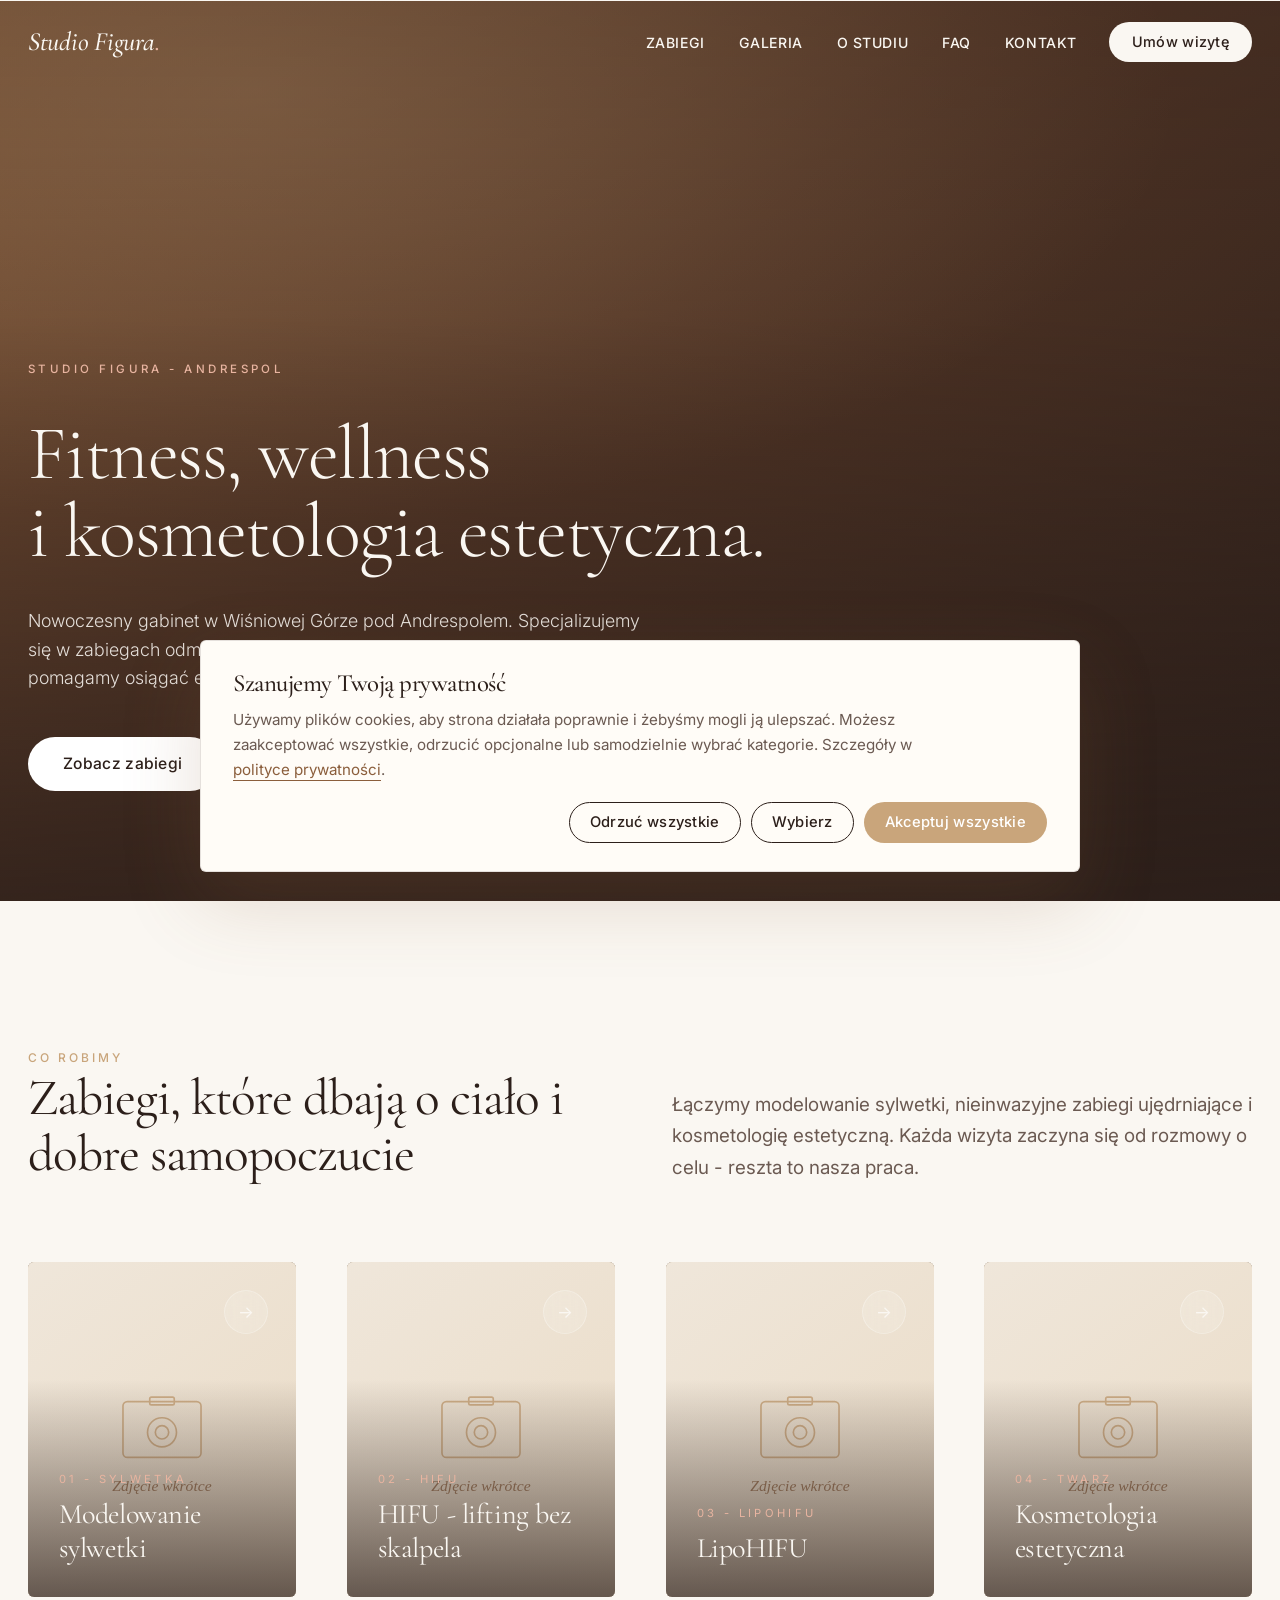
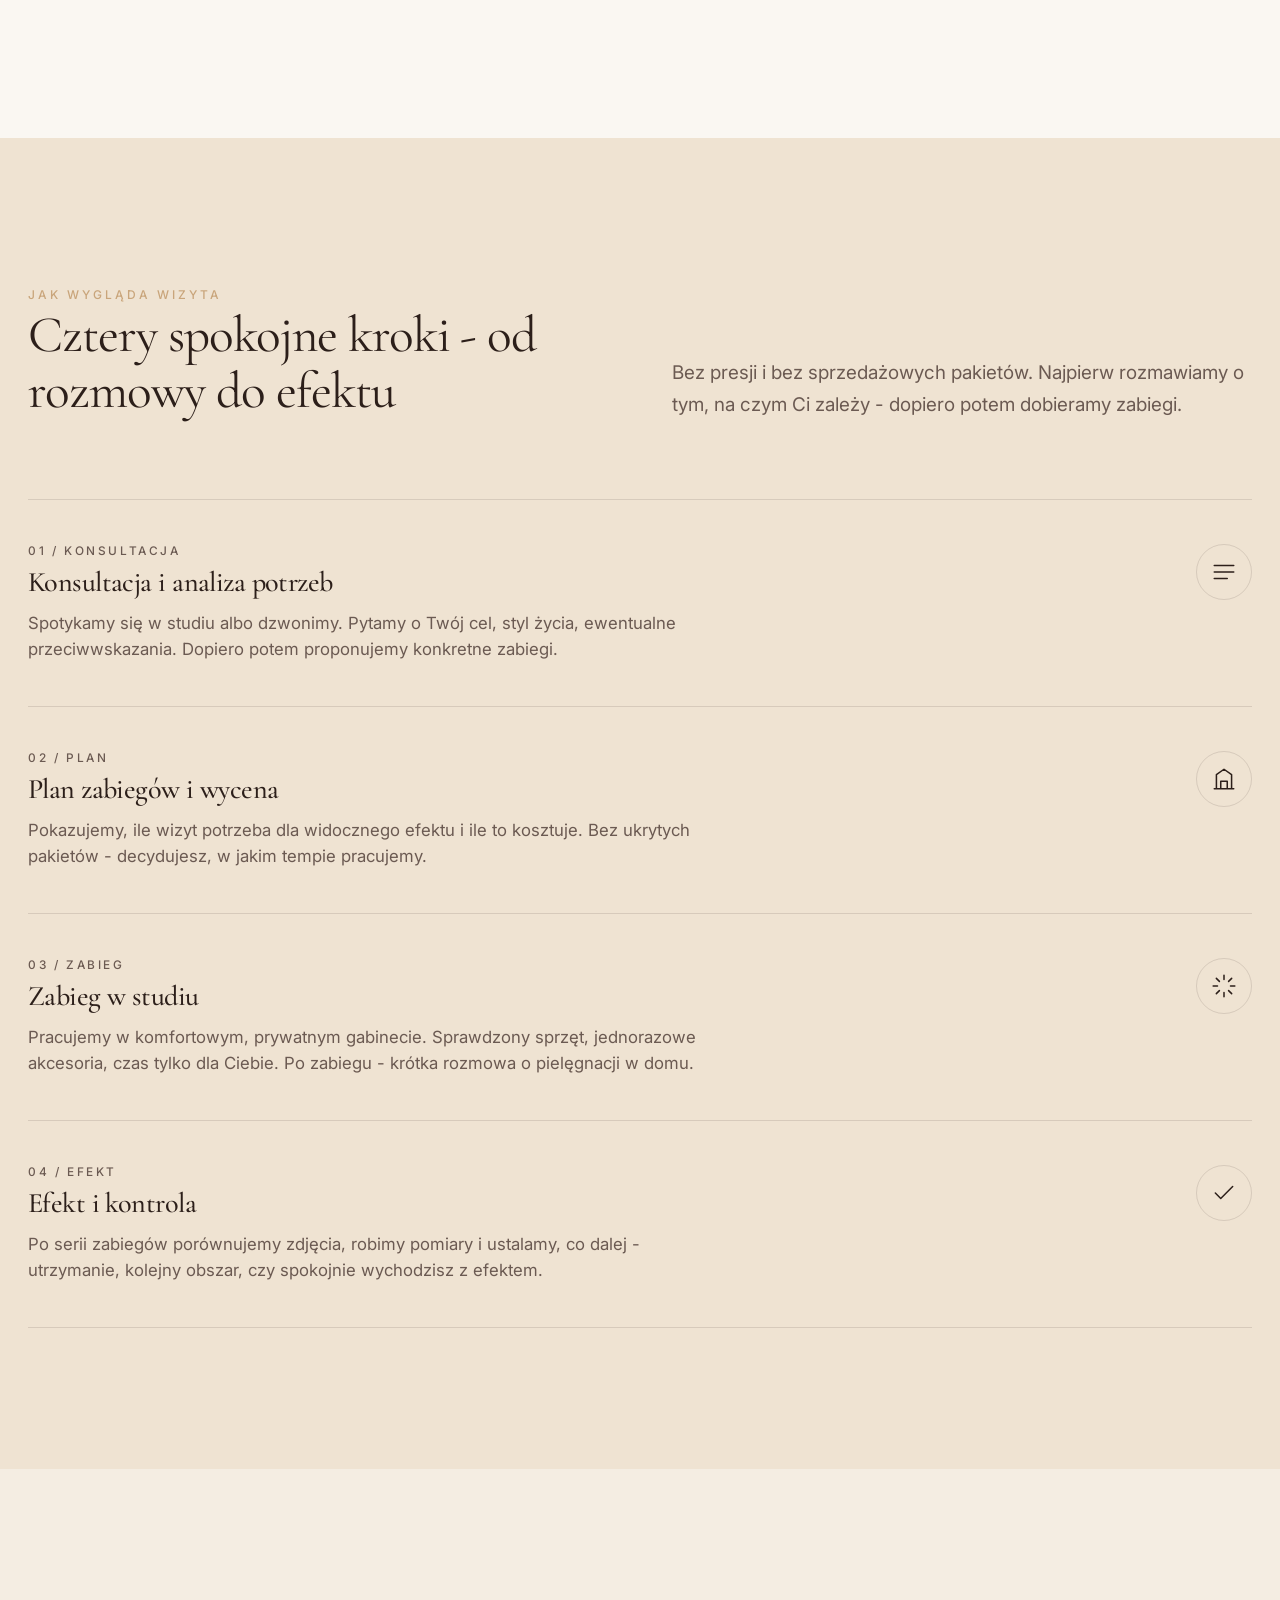
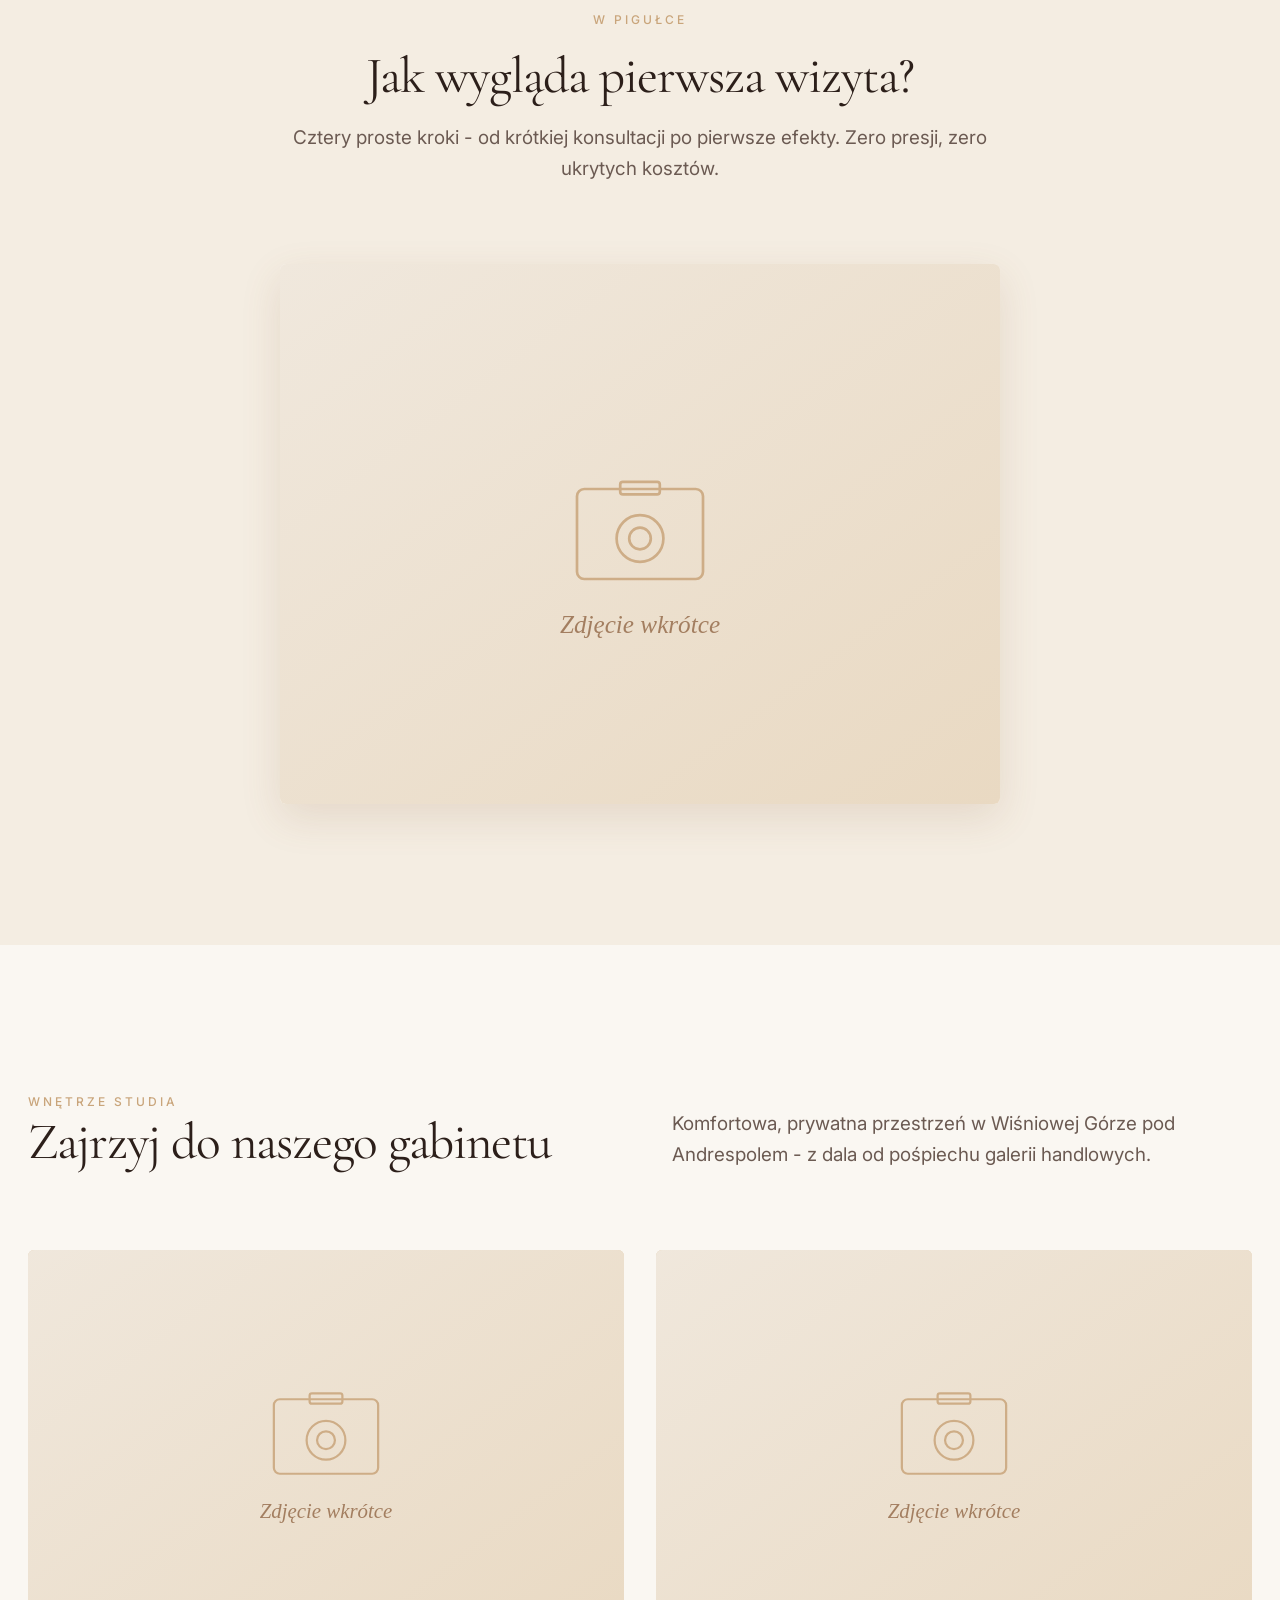
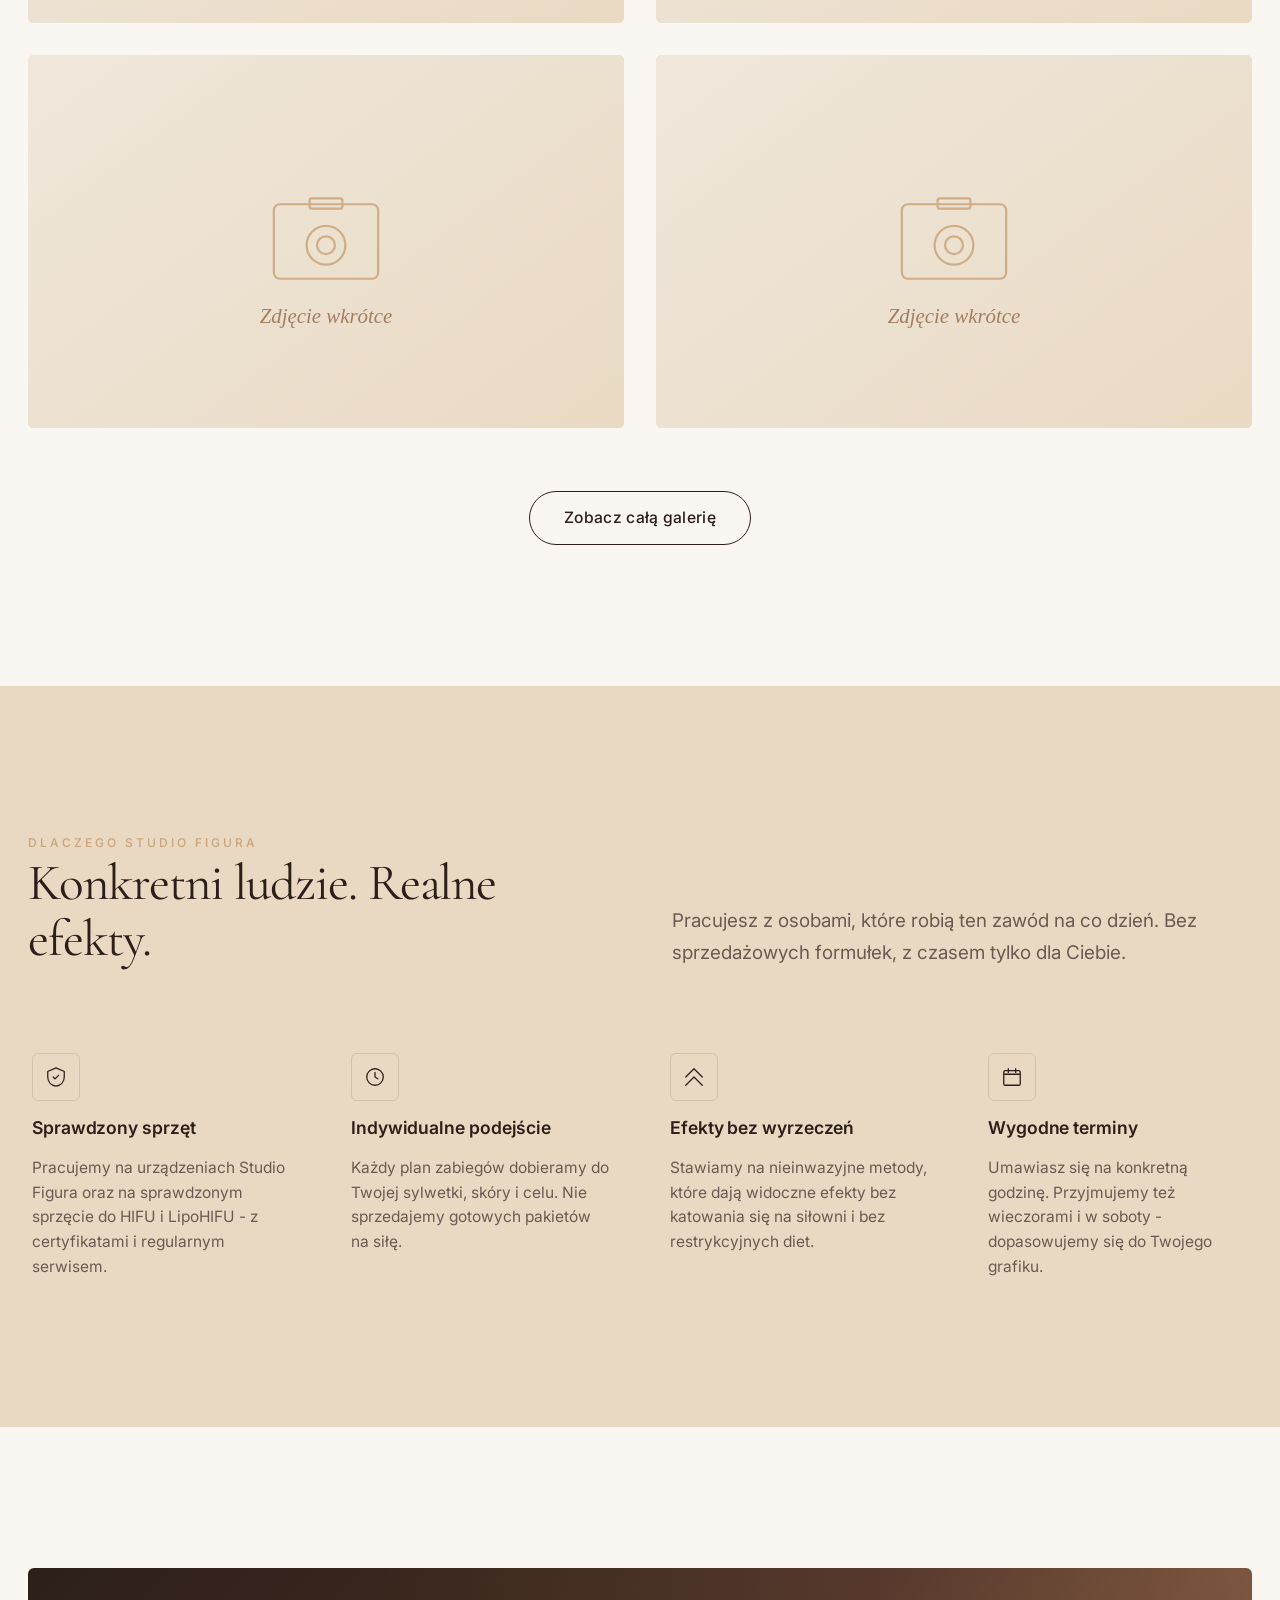
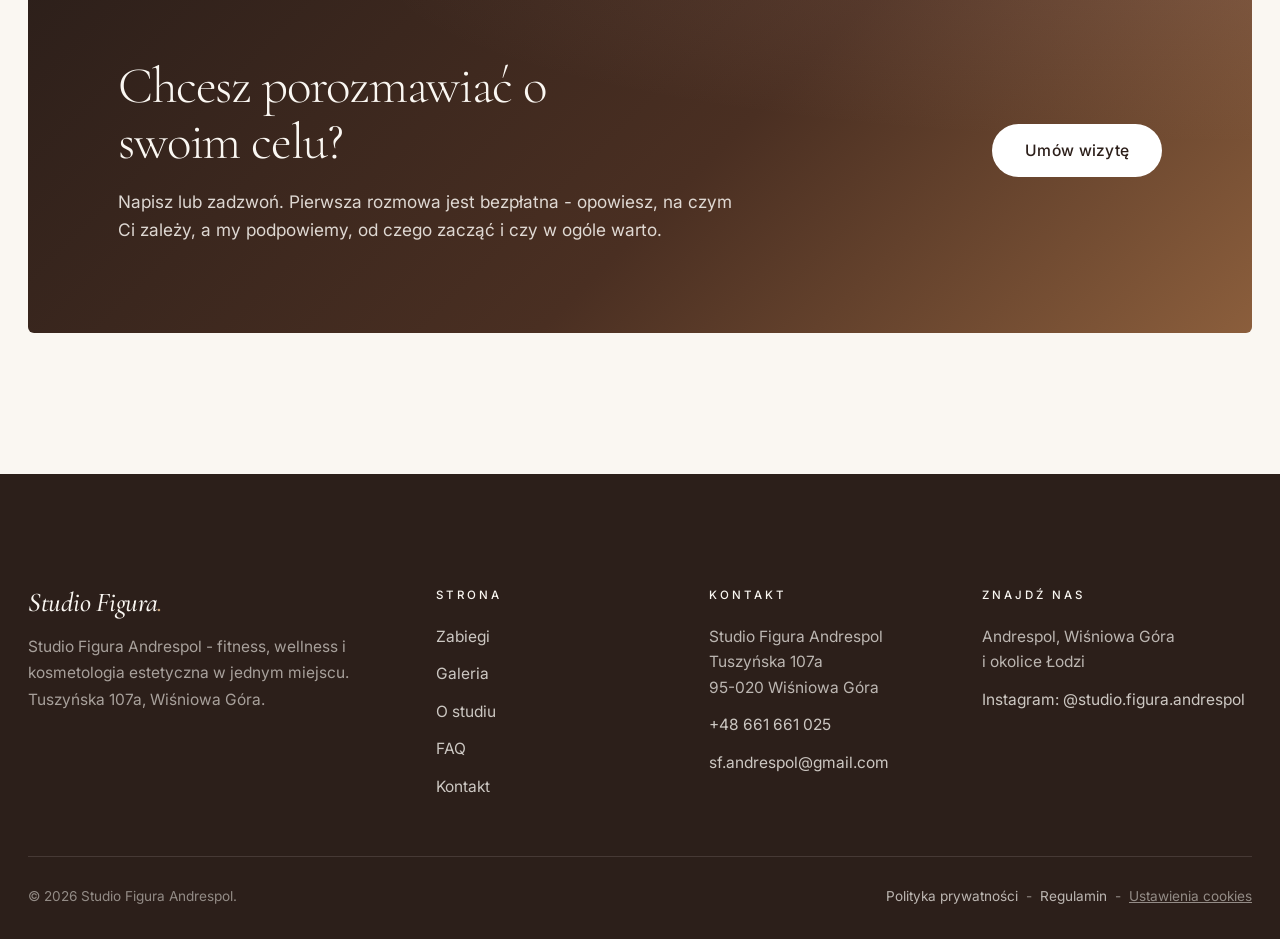
==== index.html @ 8d16cb5a "replace photos with placeholders, hero color backdrop Agent-Logs-Url: https://github.com/kontaktio-d" ====
<!DOCTYPE html>
<html lang="pl">
<head>
  <meta charset="UTF-8" />
  <script>document.documentElement.classList.add("js")</script>
  <meta name="viewport" content="width=device-width, initial-scale=1.0" />
  <title>Studio Figura Andrespol | Modelowanie sylwetki, HIFU, kosmetologia estetyczna</title>
  <meta name="description" content="Studio Figura Andrespol - nowoczesny gabinet łączący fitness, wellness i kosmetologię estetyczną. Zabiegi odmładzające, ujędrniające i wyszczuplające - HIFU, LipoHIFU, modelowanie sylwetki." />
  <meta name="theme-color" content="#C9A57B" />
  <meta property="og:type" content="website" />
  <meta property="og:locale" content="pl_PL" />
  <meta property="og:site_name" content="Studio Figura Andrespol" />
  <meta property="og:title" content="Studio Figura Andrespol | Modelowanie sylwetki, HIFU, kosmetologia" />
  <meta property="og:description" content="Nowoczesny gabinet łączący fitness, wellness i kosmetologię estetyczną - efekty bez wysiłku i wyrzeczeń." />
  <meta property="og:image" content="https://studiofigura-andrespol.pl/zdjecia/hero.jpg" />
  <meta property="og:image:width" content="1600" />
  <meta property="og:image:height" content="1067" />
  <meta property="og:image:alt" content="Wnętrze Studio Figura Andrespol - strefa zabiegowa" />
  <meta name="twitter:card" content="summary_large_image" />
  <link rel="icon" href="assets/favicon.svg" type="image/svg+xml" />
  <link rel="preconnect" href="https://fonts.googleapis.com" />
  <link rel="preconnect" href="https://fonts.gstatic.com" crossorigin />
  <link href="https://fonts.googleapis.com/css2?family=Cormorant+Garamond:ital,wght@0,300;0,400;0,500;0,600;1,400;1,500&display=swap" rel="stylesheet" />
  <link href="https://fonts.googleapis.com/css2?family=Inter:wght@300;400;500;600&display=swap" rel="stylesheet" />
  <link rel="stylesheet" href="style.css" />
  <script type="application/ld+json">
  {
    "@context": "https://schema.org",
    "@type": "HealthAndBeautyBusiness",
    "@id": "https://studiofigura-andrespol.pl/#business",
    "name": "Studio Figura Andrespol",
    "description": "Nowoczesny gabinet łączący fitness, wellness i kosmetologię estetyczną. Zabiegi odmładzające, ujędrniające i wyszczuplające - HIFU, LipoHIFU, modelowanie sylwetki.",
    "image": "https://studiofigura-andrespol.pl/zdjecia/hero.jpg",
    "url": "https://studiofigura-andrespol.pl/",
    "telephone": "+48661661025",
    "email": "sf.andrespol@gmail.com",
    "priceRange": "$$",
    "address": {
      "@type": "PostalAddress",
      "streetAddress": "Tuszyńska 107a",
      "addressLocality": "Wiśniowa Góra",
      "postalCode": "95-020",
      "addressRegion": "łódzkie",
      "addressCountry": "PL"
    },
    "areaServed": ["Andrespol", "Wiśniowa Góra", "Łódź", "województwo łódzkie"],
    "sameAs": ["https://www.instagram.com/studio.figura.andrespol/"]
  }
  </script>
  <meta name="robots" content="index, follow, max-image-preview:large, max-snippet:-1, max-video-preview:-1" />
  <meta name="author" content="Studio Figura Andrespol" />
  <link rel="canonical" href="https://studiofigura-andrespol.pl/" />
  <meta property="og:url" content="https://studiofigura-andrespol.pl/" />
  <meta name="twitter:title" content="Studio Figura Andrespol | Modelowanie sylwetki, HIFU, kosmetologia estetyczna" />
  <meta name="twitter:description" content="Nowoczesny gabinet łączący fitness, wellness i kosmetologię estetyczną - efekty bez wysiłku i wyrzeczeń." />
  <meta name="twitter:image" content="https://studiofigura-andrespol.pl/zdjecia/hero.jpg" />
  <link rel="alternate" hreflang="pl-PL" href="https://studiofigura-andrespol.pl/" />
  <link rel="alternate" hreflang="x-default" href="https://studiofigura-andrespol.pl/" />
  <script type="application/ld+json">
  {
    "@context": "https://schema.org",
    "@type": "Organization",
    "@id": "https://studiofigura-andrespol.pl/#organization",
    "name": "Studio Figura Andrespol",
    "url": "https://studiofigura-andrespol.pl/",
    "logo": "https://studiofigura-andrespol.pl/assets/favicon.svg",
    "email": "sf.andrespol@gmail.com",
    "telephone": "+48661661025",
    "address": {
      "@type": "PostalAddress",
      "streetAddress": "Tuszynska 107a",
      "addressLocality": "Wisniowa Gora",
      "postalCode": "95-020",
      "addressRegion": "lodzkie",
      "addressCountry": "PL"
    }
  }
  </script>
  <script type="application/ld+json">
  {
    "@context": "https://schema.org",
    "@type": "WebSite",
    "@id": "https://studiofigura-andrespol.pl/#website",
    "url": "https://studiofigura-andrespol.pl/",
    "name": "Studio Figura Andrespol",
    "inLanguage": "pl-PL",
    "publisher": { "@id": "https://studiofigura-andrespol.pl/#organization" }
  }
  </script>
</head>
<body class="has-hero">

  <header class="nav" role="banner">
    <div class="container nav__inner">
      <a href="index.html" class="nav__logo" aria-label="Studio Figura Andrespol - strona główna">
        <span class="nav__logo-mark">Studio Figura<span class="nav__logo-dot" aria-hidden="true">.</span></span>
      </a>

      <nav aria-label="Główna nawigacja">
        <ul class="nav__links">
          <li><a class="nav__link" data-page="oferta"      href="oferta.html">Zabiegi</a></li>
          <li><a class="nav__link" data-page="realizacje"  href="realizacje.html">Galeria</a></li>
          <li><a class="nav__link" data-page="o-pracowni"  href="o-pracowni.html">O studiu</a></li>
          <li><a class="nav__link" data-page="faq"         href="faq.html">FAQ</a></li>
          <li><a class="nav__link" data-page="kontakt"     href="kontakt.html">Kontakt</a></li>
          <li><a class="btn btn--primary nav__cta" href="kontakt.html">Umów wizytę</a></li>
        </ul>
      </nav>

      <button class="nav__burger" aria-label="Otwórz menu" aria-expanded="false">
        <span></span><span></span><span></span>
      </button>

      <div class="nav__drawer" role="dialog" aria-label="Menu mobilne">
        <a class="nav__link" href="oferta.html">Zabiegi</a>
        <a class="nav__link" href="realizacje.html">Galeria</a>
        <a class="nav__link" href="o-pracowni.html">O studiu</a>
        <a class="nav__link" href="faq.html">FAQ</a>
        <a class="nav__link" href="kontakt.html">Kontakt</a>
        <a class="btn btn--primary" href="kontakt.html">Umów wizytę</a>
      </div>
    </div>
  </header>

  <section class="hero">
    <div class="hero__media" aria-hidden="true">
      <!-- Hero zdjęcie zostało zastąpione tłem w marce (warm brown / champagne)
           ustawionym w CSS na .hero - widoczne natychmiast po wejściu na stronę. -->
    </div>
    <div class="container">
      <div class="hero__inner">
        <span class="eyebrow hero__eyebrow reveal">Studio Figura - Andrespol</span>
        <h1 class="reveal delay-1">Fitness, wellness<br/>i kosmetologia estetyczna.</h1>
        <p class="reveal delay-2">Nowoczesny gabinet w Wiśniowej Górze pod Andrespolem. Specjalizujemy się w zabiegach odmładzających, ujędrniających i wyszczuplających - pomagamy osiągać efekty bez wysiłku i wyrzeczeń.</p>
        <div class="hero__cta reveal delay-3">
          <a class="btn btn--light btn--lg" href="oferta.html">Zobacz zabiegi</a>
          <a class="btn btn--ghost btn--lg" href="kontakt.html">Umów wizytę</a>
        </div>
      </div>
    </div>
    <span class="hero__scroll" aria-hidden="true">Scroll</span>
  </section>

  <section class="section" id="zabiegi">
    <div class="container">
      <div class="section__head section__head--split reveal">
        <div>
          <span class="eyebrow">Co robimy</span>
          <h2>Zabiegi, które dbają o ciało i dobre samopoczucie</h2>
        </div>
        <p class="lead">Łączymy modelowanie sylwetki, nieinwazyjne zabiegi ujędrniające i kosmetologię estetyczną. Każda wizyta zaczyna się od rozmowy o celu - reszta to nasza praca.</p>
      </div>

      <div class="grid grid-4 grid--wide" data-img-sync>
        <!-- ZDJĘCIA SEKCJI ZABIEGÓW: Aktualne pliki w /zdjecia/ to zdjęcia gabinetu.
             Jeśli na prezentację potrzebny premium placeholder, podmień src na zdjęcia z Unsplash:
             - Modelowanie: "body sculpting woman", "wellness massage roller" (NIE siłownia/mężczyźni)
             - HIFU: "facial treatment", "face lifting woman" (NIE klinicznie/igły)
             - LipoHIFU: "body contouring", "wellness woman silhouette"
             - Kosmetologia: "skincare treatment", "facial mask spa"
             Format: 1200px szerokości, kompresja max ~150kb, dodaj WebP + JPG fallback. -->
        <a class="service-tile reveal" href="oferta.html#modelowanie" aria-label="Modelowanie sylwetki - zobacz ofertę">
          <div class="service-tile__media">
            <picture><img src="assets/placeholder.svg" alt="Strefa modelowania sylwetki w Studio Figura Andrespol" loading="eager" decoding="async" /></picture>
          </div>
          <span class="service-tile__overlay" aria-hidden="true"></span>
          <span class="service-tile__arrow" aria-hidden="true"></span>
          <div class="service-tile__body">
            <span class="service-tile__num">01 - Sylwetka</span>
            <h3>Modelowanie sylwetki</h3>
            <p>Trening na urządzeniach Studio Figura - efekty bez wysiłku i bez katowania się na siłowni.</p>
          </div>
        </a>

        <a class="service-tile reveal delay-1" href="oferta.html#hifu" aria-label="HIFU - lifting bez skalpela - zobacz ofertę">
          <div class="service-tile__media">
            <picture><img src="assets/placeholder.svg" alt="HIFU - nieinwazyjny lifting twarzy w Studio Figura Andrespol" loading="eager" decoding="async" /></picture>
          </div>
          <span class="service-tile__overlay" aria-hidden="true"></span>
          <span class="service-tile__arrow" aria-hidden="true"></span>
          <div class="service-tile__body">
            <span class="service-tile__num">02 - HIFU</span>
            <h3>HIFU - lifting bez skalpela</h3>
            <p>Skoncentrowane ultradźwięki ujędrniające skórę twarzy, szyi i dekoltu - bez rekonwalescencji.</p>
          </div>
        </a>

        <a class="service-tile reveal delay-2" href="oferta.html#lipohifu" aria-label="LipoHIFU - redukcja tkanki tłuszczowej - zobacz ofertę">
          <div class="service-tile__media">
            <picture><img src="assets/placeholder.svg" alt="LipoHIFU - nieinwazyjna redukcja tkanki tłuszczowej" loading="eager" decoding="async" /></picture>
          </div>
          <span class="service-tile__overlay" aria-hidden="true"></span>
          <span class="service-tile__arrow" aria-hidden="true"></span>
          <div class="service-tile__body">
            <span class="service-tile__num">03 - LipoHIFU</span>
            <h3>LipoHIFU</h3>
            <p>Punktowa redukcja tkanki tłuszczowej i ujędrnienie skóry brzucha, ud i ramion.</p>
          </div>
        </a>

        <a class="service-tile reveal delay-3" href="oferta.html#kosmetologia" aria-label="Kosmetologia estetyczna - zobacz ofertę">
          <div class="service-tile__media">
            <picture><img src="assets/placeholder.svg" alt="Zabiegi kosmetologii estetycznej w Studio Figura Andrespol" loading="eager" decoding="async" /></picture>
          </div>
          <span class="service-tile__overlay" aria-hidden="true"></span>
          <span class="service-tile__arrow" aria-hidden="true"></span>
          <div class="service-tile__body">
            <span class="service-tile__num">04 - Twarz</span>
            <h3>Kosmetologia estetyczna</h3>
            <p>Zabiegi pielęgnacyjne, oczyszczające i odmładzające - dopasowane do potrzeb Twojej skóry.</p>
          </div>
        </a>
      </div>
    </div>
  </section>

  <section class="section section--warm" id="proces">
    <div class="container">
      <div class="section__head section__head--split reveal">
        <div>
          <span class="eyebrow">Jak wygląda wizyta</span>
          <h2>Cztery spokojne kroki - od rozmowy do efektu</h2>
        </div>
        <p class="lead">Bez presji i bez sprzedażowych pakietów. Najpierw rozmawiamy o tym, na czym Ci zależy - dopiero potem dobieramy zabiegi.</p>
      </div>

      <div class="steps">
        <article class="step reveal">
          <span class="step__num">01 / Konsultacja</span>
          <div class="step__body">
            <h3>Konsultacja i analiza potrzeb</h3>
            <p>Spotykamy się w studiu albo dzwonimy. Pytamy o Twój cel, styl życia, ewentualne przeciwwskazania. Dopiero potem proponujemy konkretne zabiegi.</p>
          </div>
          <span class="step__icon" aria-hidden="true">
            <svg viewBox="0 0 24 24" fill="none" stroke="currentColor" stroke-width="1.4" stroke-linecap="round" stroke-linejoin="round"><path d="M3 12h18M3 6h18M3 18h12"/></svg>
          </span>
        </article>
        <article class="step reveal">
          <span class="step__num">02 / Plan</span>
          <div class="step__body">
            <h3>Plan zabiegów i wycena</h3>
            <p>Pokazujemy, ile wizyt potrzeba dla widocznego efektu i ile to kosztuje. Bez ukrytych pakietów - decydujesz, w jakim tempie pracujemy.</p>
          </div>
          <span class="step__icon" aria-hidden="true">
            <svg viewBox="0 0 24 24" fill="none" stroke="currentColor" stroke-width="1.4" stroke-linecap="round" stroke-linejoin="round"><path d="M3 21h18M5 21V8l7-5 7 5v13M9 21v-7h6v7"/></svg>
          </span>
        </article>
        <article class="step reveal">
          <span class="step__num">03 / Zabieg</span>
          <div class="step__body">
            <h3>Zabieg w studiu</h3>
            <p>Pracujemy w komfortowym, prywatnym gabinecie. Sprawdzony sprzęt, jednorazowe akcesoria, czas tylko dla Ciebie. Po zabiegu - krótka rozmowa o pielęgnacji w domu.</p>
          </div>
          <span class="step__icon" aria-hidden="true">
            <svg viewBox="0 0 24 24" fill="none" stroke="currentColor" stroke-width="1.4" stroke-linecap="round" stroke-linejoin="round"><path d="M12 2v4M12 18v4M4.93 4.93l2.83 2.83M16.24 16.24l2.83 2.83M2 12h4M18 12h4M4.93 19.07l2.83-2.83M16.24 7.76l2.83-2.83"/></svg>
          </span>
        </article>
        <article class="step reveal">
          <span class="step__num">04 / Efekt</span>
          <div class="step__body">
            <h3>Efekt i kontrola</h3>
            <p>Po serii zabiegów porównujemy zdjęcia, robimy pomiary i ustalamy, co dalej - utrzymanie, kolejny obszar, czy spokojnie wychodzisz z efektem.</p>
          </div>
          <span class="step__icon" aria-hidden="true">
            <svg viewBox="0 0 24 24" fill="none" stroke="currentColor" stroke-width="1.4" stroke-linecap="round" stroke-linejoin="round"><path d="M20 6L9 17l-5-5"/></svg>
          </span>
        </article>
      </div>
    </div>
  </section>

  <section class="section section--soft" id="pierwsza-wizyta">
    <div class="container">
      <div class="section__head section__head--center reveal">
        <span class="eyebrow">W pigułce</span>
        <h2>Jak wygląda pierwsza wizyta?</h2>
        <p class="lead">Cztery proste kroki - od krótkiej konsultacji po pierwsze efekty. Zero presji, zero ukrytych kosztów.</p>
      </div>
      <figure class="infographic reveal">
        <img src="assets/placeholder.svg" alt="Infografika: cztery kroki pierwszej wizyty w Studio Figura Andrespol - konsultacja, analiza potrzeb, dobór zabiegów, pierwsze efekty" loading="lazy" decoding="async" />
      </figure>
    </div>
  </section>

  <section class="section" id="galeria">
    <div class="container">
      <div class="section__head section__head--split reveal">
        <div>
          <span class="eyebrow">Wnętrze studia</span>
          <h2>Zajrzyj do naszego gabinetu</h2>
        </div>
        <p class="lead">Komfortowa, prywatna przestrzeń w Wiśniowej Górze pod Andrespolem - z dala od pośpiechu galerii handlowych.</p>
      </div>

      <div class="realizacje-grid">
        <!-- ZDJĘCIA WNĘTRZA: Aktualne pliki w /zdjecia/ to zdjęcia gabinetu.
             Premium placeholdery z Unsplash do podmiany jeśli potrzebne na prezentację:
             - recepcja: "spa reception", "boutique reception"
             - salon-wnetrze: "wellness studio", "spa interior pink"
             - stanowisko: "treatment room", "aesthetic clinic room"
             - zabieg: "cosmetology room", "facial treatment room"
             Tony jasne, kobiece, ciepłe światło. -->
        <button type="button" class="tile reveal" data-lightbox data-alt="Recepcja Studio Figura Andrespol - jasne wnętrze" aria-label="Pokaż większe zdjęcie">
          <div class="tile__media">
            <picture><img src="assets/placeholder.svg" alt="Recepcja Studio Figura Andrespol - jasne wnętrze" loading="lazy" decoding="async" /></picture>
          </div>
        </button>

        <button type="button" class="tile reveal delay-1" data-lightbox data-alt="Strefa modelowania sylwetki - urządzenia Studio Figura" aria-label="Pokaż większe zdjęcie">
          <div class="tile__media">
            <picture><img src="assets/placeholder.svg" alt="Strefa modelowania sylwetki - urządzenia Studio Figura" loading="lazy" decoding="async" /></picture>
          </div>
        </button>

        <button type="button" class="tile reveal" data-lightbox data-alt="Stanowisko HIFU - nieinwazyjny lifting twarzy" aria-label="Pokaż większe zdjęcie">
          <div class="tile__media">
            <picture><img src="assets/placeholder.svg" alt="Stanowisko HIFU - nieinwazyjny lifting twarzy" loading="lazy" decoding="async" /></picture>
          </div>
        </button>

        <button type="button" class="tile reveal delay-1" data-lightbox data-alt="Strefa kosmetologii estetycznej - zabiegi pielęgnacyjne" aria-label="Pokaż większe zdjęcie">
          <div class="tile__media">
            <picture><img src="assets/placeholder.svg" alt="Strefa kosmetologii estetycznej - zabiegi pielęgnacyjne" loading="lazy" decoding="async" /></picture>
          </div>
        </button>
      </div>

      <div class="text-center mt-xl reveal">
        <a class="btn btn--ghost btn--lg" href="realizacje.html">Zobacz całą galerię</a>
      </div>
    </div>
  </section>

  <section class="section section--beige" id="dlaczego">
    <div class="container">
      <div class="section__head section__head--split reveal">
        <div>
          <span class="eyebrow">Dlaczego Studio Figura</span>
          <h2>Konkretni ludzie. Realne efekty.</h2>
        </div>
        <p class="lead">Pracujesz z osobami, które robią ten zawód na co dzień. Bez sprzedażowych formułek, z czasem tylko dla Ciebie.</p>
      </div>

      <div class="grid grid-4 grid--wide">
        <div class="feature reveal">
          <div class="feature__icon" aria-hidden="true"><svg viewBox="0 0 24 24" fill="none" stroke="currentColor" stroke-width="1.4" stroke-linecap="round" stroke-linejoin="round"><path d="M12 2l9 4v6c0 5-3.5 9-9 10-5.5-1-9-5-9-10V6l9-4z"/><path d="M9 12l2 2 4-4"/></svg></div>
          <h4>Sprawdzony sprzęt</h4>
          <p>Pracujemy na urządzeniach Studio Figura oraz na sprawdzonym sprzęcie do HIFU i LipoHIFU - z certyfikatami i regularnym serwisem.</p>
        </div>
        <div class="feature reveal delay-1">
          <div class="feature__icon" aria-hidden="true"><svg viewBox="0 0 24 24" fill="none" stroke="currentColor" stroke-width="1.4" stroke-linecap="round" stroke-linejoin="round"><circle cx="12" cy="12" r="9"/><path d="M12 7v5l3 2"/></svg></div>
          <h4>Indywidualne podejście</h4>
          <p>Każdy plan zabiegów dobieramy do Twojej sylwetki, skóry i celu. Nie sprzedajemy gotowych pakietów na siłę.</p>
        </div>
        <div class="feature reveal delay-2">
          <div class="feature__icon" aria-hidden="true"><svg viewBox="0 0 24 24" fill="none" stroke="currentColor" stroke-width="1.4" stroke-linecap="round" stroke-linejoin="round"><path d="M3 21l9-9 9 9"/><path d="M3 12l9-9 9 9"/></svg></div>
          <h4>Efekty bez wyrzeczeń</h4>
          <p>Stawiamy na nieinwazyjne metody, które dają widoczne efekty bez katowania się na siłowni i bez restrykcyjnych diet.</p>
        </div>
        <div class="feature reveal delay-3">
          <div class="feature__icon" aria-hidden="true"><svg viewBox="0 0 24 24" fill="none" stroke="currentColor" stroke-width="1.4" stroke-linecap="round" stroke-linejoin="round"><rect x="3" y="5" width="18" height="16" rx="1.5"/><path d="M3 9h18M8 3v4M16 3v4"/></svg></div>
          <h4>Wygodne terminy</h4>
          <p>Umawiasz się na konkretną godzinę. Przyjmujemy też wieczorami i w soboty - dopasowujemy się do Twojego grafiku.</p>
        </div>
      </div>
    </div>
  </section>

  <section class="section">
    <div class="container">
      <div class="cta-banner reveal">
        <div>
          <h2>Chcesz porozmawiać o swoim celu?</h2>
          <p>Napisz lub zadzwoń. Pierwsza rozmowa jest bezpłatna - opowiesz, na czym Ci zależy, a my podpowiemy, od czego zacząć i czy w ogóle warto.</p>
        </div>
        <a class="btn btn--light btn--lg" href="kontakt.html">Umów wizytę</a>
      </div>
    </div>
  </section>

  <footer class="footer" role="contentinfo">
    <div class="container">
      <div class="footer__top">
        <div class="footer__brand">
          <span class="nav__logo-mark">Studio Figura<span class="nav__logo-dot" aria-hidden="true">.</span></span>
          <p>Studio Figura Andrespol - fitness, wellness i kosmetologia estetyczna w jednym miejscu. Tuszyńska 107a, Wiśniowa Góra.</p>
        </div>
        <div class="footer__col">
          <h5>Strona</h5>
          <ul>
            <li><a href="oferta.html">Zabiegi</a></li>
            <li><a href="realizacje.html">Galeria</a></li>
            <li><a href="o-pracowni.html">O studiu</a></li>
            <li><a href="faq.html">FAQ</a></li>
            <li><a href="kontakt.html">Kontakt</a></li>
          </ul>
        </div>
        <div class="footer__col">
          <h5>Kontakt</h5>
          <ul>
            <li>Studio Figura Andrespol<br/>Tuszyńska 107a<br/>95-020 Wiśniowa Góra</li>
            <li><a href="tel:+48661661025">+48 661 661 025</a></li>
            <li><a href="mailto:sf.andrespol@gmail.com">sf.andrespol@gmail.com</a></li>
          </ul>
        </div>
        <div class="footer__col">
          <h5>Znajdź nas</h5>
          <ul>
            <li>Andrespol, Wiśniowa Góra<br/>i okolice Łodzi</li>
            <li><a href="https://www.instagram.com/studio.figura.andrespol/" rel="noopener" target="_blank">Instagram: @studio.figura.andrespol</a></li>
          </ul>
        </div>
      </div>
      <div class="footer__bottom">
        <span>© <span id="year">2025</span> Studio Figura Andrespol.</span>
        <span>
          <a href="polityka-prywatnosci.html">Polityka prywatności</a>
          &nbsp;-&nbsp;
          <a href="regulamin.html">Regulamin</a>
          &nbsp;-&nbsp;
          <button type="button" class="cookie__settings-link" data-cookie-settings>Ustawienia cookies</button>
        </span>
      </div>
    </div>
  </footer>

  <script src="main.js" defer></script>
</body>
</html>
---- style.css ----
*,
*::before,
*::after { box-sizing: border-box; margin: 0; padding: 0; }

html { scroll-behavior: smooth; -webkit-text-size-adjust: 100%; }

:root {
  /* === Premium feminine palette - warm neutrals + champagne gold + dusty pink === */
  --bg-primary:        #FAF7F2;   /* cream - main background */
  --bg-secondary:      #F0E8DD;   /* soft beige / nude */
  --bg-dark:           #2C1F1A;   /* deep warm brown */

  --accent-primary:    #C9A57B;   /* warm gold / champagne - primary accent */
  --accent-secondary:  #E8B4A0;   /* dusty pink / nude pink */
  --accent-rose:       #D4A5A5;   /* powder rose */
  --accent-deep:       #8B5E3C;   /* warm caramel - hover states */

  --text-primary:      #2C1F1A;
  --text-secondary:    #6B5A52;
  --text-muted:        #A89B91;

  --border-soft:       rgba(201, 165, 123, 0.22);

  /* === Legacy aliases mapped to the new palette (resolved at use time) === */
  --bg:          var(--bg-primary);
  --bg-soft:     #F4EDE2;
  --bg-warm:     #EFE3D2;
  --beige:       var(--accent-primary);
  --beige-soft:  #E9D9C2;
  --ink:         var(--text-primary);
  --ink-soft:    var(--text-secondary);
  --espresso:    var(--accent-deep);
  --espresso-h:  #6E4828;

  --orange:      var(--accent-primary);
  --orange-h:    var(--accent-deep);
  --orange-soft: #EFD9BE;

  --line:        rgba(44, 31, 26, 0.12);
  --line-soft:   var(--border-soft);
  --shadow-sm:   0 2px 6px  rgba(44, 31, 26, 0.05);
  --shadow-md:   0 14px 40px rgba(139, 94, 60, 0.14);
  --shadow-lg:   0 28px 80px rgba(139, 94, 60, 0.20);

  --radius:      4px;
  --radius-lg:   6px;

  --maxw:        1320px;
  --nav-h:       80px;

  --space-3:    8px;
  --space-4:   12px;
  --space-5:   16px;
  --space-6:   24px;
  --space-7:   32px;
  --space-8:   48px;
  --space-9:   64px;
  --space-10:  80px;
  --space-11: 120px;
  --space-12: 160px;

  /* Typography: elegant serif display + clean sans body, per premium spa spec */
  --font-display: "Cormorant Garamond", "Playfair Display", Georgia, "Times New Roman", serif;
  --font-body:    "Inter", -apple-system, BlinkMacSystemFont, "Segoe UI", Roboto, Helvetica, Arial, sans-serif;
  --font-ui:      "Inter", -apple-system, BlinkMacSystemFont, "Segoe UI", Roboto, Helvetica, Arial, sans-serif;

  --fs-eyebrow: 0.75rem;
  --fs-body:    1.0625rem;
  --fs-lead:    1.18rem;
  --fs-h4:      1.18rem;
  --fs-h3:      clamp(1.4rem, 2.5vw, 1.8rem);
  --fs-h2:      clamp(2rem, 4vw, 3.5rem);
  --fs-h1:      clamp(2.8rem, 6vw, 5.5rem);

  --t-fast:      180ms cubic-bezier(.2,.7,.2,1);
  --t:           260ms cubic-bezier(.2,.7,.2,1);
  --t-slow:      700ms cubic-bezier(.2,.7,.2,1);
  --t-zoom:     1200ms cubic-bezier(.2,.7,.2,1);
}

body {
  font-family: var(--font-body);
  font-weight: 400;
  font-size: var(--fs-body);
  line-height: 1.65;
  color: var(--ink);
  background: var(--bg);
  -webkit-font-smoothing: antialiased;
  -moz-osx-font-smoothing: grayscale;
  overflow-x: hidden;
}

img, picture, video, svg { display: block; max-width: 100%; height: auto; }
a { color: inherit; text-decoration: none; }
ul { list-style: none; }
button { font: inherit; cursor: pointer; border: 0; background: none; color: inherit; }

::selection { background: var(--accent-primary); color: #FFFFFF; }

h1, h2, h3, h4, h5, .display {
  font-family: var(--font-display);
  font-weight: 400;
  color: var(--text-primary);
  letter-spacing: -0.02em;
  line-height: 1.1;
}
h1 { font-size: var(--fs-h1); font-weight: 300; letter-spacing: -0.02em; line-height: 1.05; }
h2 { font-size: var(--fs-h2); font-weight: 400; letter-spacing: -0.02em; line-height: 1.1; }
h3 { font-size: var(--fs-h3); font-weight: 500; letter-spacing: -0.015em; line-height: 1.2; }
h4 { font-size: var(--fs-h4); font-weight: 600; font-family: var(--font-ui); letter-spacing: -0.005em; line-height: 1.3; }

p { color: var(--text-primary); }
.lead { font-size: var(--fs-lead); line-height: 1.65; color: var(--text-secondary); max-width: 62ch; font-weight: 400; }
.muted { color: var(--text-secondary); }
.eyebrow {
  font-family: var(--font-ui);
  font-size: var(--fs-eyebrow);
  font-weight: 500;
  letter-spacing: 0.25em;
  text-transform: uppercase;
  color: var(--accent-primary);
  display: inline-block;
}

.container {
  width: 100%;
  max-width: var(--maxw);
  margin: 0 auto;
  padding: 0 28px;
}
@media (max-width: 640px) { .container { padding: 0 20px; } }

.section { padding: clamp(80px, 11vw, 160px) 0; }
.section--soft  { background: var(--bg-soft); }
.section--warm  { background: var(--bg-warm); }
.section--beige { background: var(--beige-soft); }
.section--dark  { background: var(--bg-dark); color: #EFE3D2; }
.section--dark h1, .section--dark h2, .section--dark h3, .section--dark h4 { color: #FAF7F2; }
.section--dark p, .section--dark .lead { color: rgba(250,247,242,0.78); }
.section--dark .eyebrow { color: var(--accent-secondary); }

.section__head {
  display: flex;
  flex-direction: column;
  gap: 18px;
  max-width: 760px;
  margin-bottom: clamp(48px, 7vw, 80px);
}
.section__head--center {
  margin-left: auto;
  margin-right: auto;
  align-items: center;
  text-align: center;
}
.section__head--split {
  display: grid;
  grid-template-columns: 1fr 1fr;
  gap: clamp(32px, 5vw, 80px);
  max-width: none;
  align-items: end;
}
.section__head--split .lead { margin-top: 0; }
@media (max-width: 800px) { .section__head--split { grid-template-columns: 1fr; align-items: start; } }

.grid { display: grid; gap: clamp(20px, 2.5vw, 32px); }
.grid-2 { grid-template-columns: repeat(2, 1fr); }
.grid-3 { grid-template-columns: repeat(3, 1fr); }
.grid-4 { grid-template-columns: repeat(4, 1fr); }
.grid--wide { gap: clamp(28px, 4vw, 56px); }
@media (max-width: 900px) { .grid-3, .grid-4 { grid-template-columns: repeat(2, 1fr); } }
@media (max-width: 600px) { .grid-2, .grid-3, .grid-4 { grid-template-columns: 1fr; } }

.btn {
  display: inline-flex;
  align-items: center;
  justify-content: center;
  gap: 10px;
  padding: 15px 28px;
  border-radius: 999px;
  font-family: var(--font-ui);
  font-size: 0.93rem;
  font-weight: 500;
  letter-spacing: 0.02em;
  line-height: 1;
  transition:
    background var(--t),
    color var(--t),
    transform var(--t),
    box-shadow var(--t),
    border-color var(--t);
  white-space: nowrap;
  border: 1px solid transparent;
}
.btn--primary {
  background: var(--accent-primary);
  color: #FFFFFF;
}
.btn--primary:hover,
.btn--primary:focus-visible {
  background: var(--accent-deep);
  transform: translateY(-2px);
  box-shadow: var(--shadow-md);
  outline: none;
}
.btn--ghost {
  background: transparent;
  color: var(--text-primary);
  border-color: var(--text-primary);
}
.btn--ghost:hover,
.btn--ghost:focus-visible {
  background: var(--accent-deep);
  color: #FFFFFF;
  border-color: var(--accent-deep);
  transform: translateY(-2px);
  outline: none;
}
.btn--light {
  background: #FFFFFF;
  color: var(--text-primary);
}
.btn--light:hover { background: var(--bg-secondary); transform: translateY(-2px); box-shadow: var(--shadow-md); }
.btn--lg { padding: 18px 34px; font-size: 0.98rem; }
.link-arrow {
  display: inline-flex;
  align-items: center;
  gap: 10px;
  font-family: var(--font-ui);
  font-weight: 500;
  font-size: 0.95rem;
  color: var(--ink);
  letter-spacing: 0.01em;
  border-bottom: 1px solid var(--ink);
  padding-bottom: 4px;
  transition: gap var(--t), opacity var(--t);
}
.link-arrow::after { content: "→"; transition: transform var(--t); }
.link-arrow:hover { gap: 14px; opacity: 0.7; }
.link-arrow:hover::after { transform: translateX(4px); }

.nav {
  position: sticky;
  top: 0;
  z-index: 50;
  background: transparent;
  border-bottom: 1px solid transparent;
  transition: border-color var(--t), box-shadow var(--t);
}
.nav::before {
  content: "";
  position: absolute;
  inset: 0;
  z-index: -1;
  background: rgba(250, 247, 242, 0.85);
  backdrop-filter: saturate(140%) blur(20px);
  -webkit-backdrop-filter: saturate(140%) blur(20px);
  transition: background var(--t), opacity var(--t);
}
.nav.is-scrolled {
  border-bottom-color: var(--border-soft);
}
.nav.is-scrolled::before {
  background: rgba(250, 247, 242, 0.94);
}

.has-hero .nav:not(.is-scrolled) {
  border-bottom-color: transparent;
}
.has-hero .nav:not(.is-scrolled)::before {
  background: transparent;
  backdrop-filter: none;
  -webkit-backdrop-filter: none;
}
.has-hero .nav:not(.is-scrolled) .nav__logo-mark,
.has-hero .nav:not(.is-scrolled) .nav__link { color: #FAF7F2; }
.has-hero .nav:not(.is-scrolled) .nav__logo-dot { color: var(--accent-secondary); }
.has-hero .nav:not(.is-scrolled) .nav__link:hover { background: rgba(250,247,242,0.12); color: #FAF7F2; }
.has-hero .nav:not(.is-scrolled) .nav__cta { background: #FAF7F2; color: var(--text-primary); }
.has-hero .nav:not(.is-scrolled) .nav__cta:hover { background: #FFFFFF; color: var(--accent-deep); }
.has-hero .nav:not(.is-scrolled) .nav__burger span { background: #FAF7F2; }

.nav__inner {
  display: flex;
  align-items: center;
  justify-content: space-between;
  height: var(--nav-h);
  gap: 24px;
}
@media (max-width: 920px) {
  :root { --nav-h: 64px; }
}
@media (max-width: 480px) {
  :root { --nav-h: 60px; }
}
.nav__logo {
  display: inline-flex;
  align-items: baseline;
  gap: 1px;
  text-decoration: none;
  flex-shrink: 0;
}
.nav__logo-mark {
  font-family: var(--font-display);
  font-style: italic;
  font-weight: 500;
  font-size: 1.65rem;
  line-height: 1;
  letter-spacing: -0.01em;
  color: var(--text-primary);
  transition: color var(--t);
}
.nav__logo-dot {
  font-family: var(--font-display);
  font-style: italic;
  font-weight: 500;
  font-size: 1.65rem;
  line-height: 1;
  color: var(--accent-primary);
  margin-left: 0;
}
.nav__logo:hover .nav__logo-mark { opacity: 0.7; }
.nav__links {
  display: flex;
  align-items: center;
  gap: 2px;
}
.nav__link {
  position: relative;
  padding: 10px 16px;
  font-family: var(--font-ui);
  font-size: 0.88rem;
  font-weight: 500;
  letter-spacing: 0.04em;
  text-transform: uppercase;
  color: var(--text-primary);
  border-radius: 4px;
  transition: color var(--t), background var(--t), opacity var(--t);
}
.nav__link:hover { background: rgba(139, 94, 60, 0.06); color: var(--accent-deep); }
.nav__link.is-active::after {
  content: "";
  position: absolute;
  left: 16px; right: 16px;
  bottom: 4px;
  height: 1px;
  background: currentColor;
}
.nav__cta {
  margin-left: 14px;
  padding: 12px 22px;
  font-size: 0.9rem;
}
.nav__burger {
  display: none;
  width: 40px;
  height: 40px;
  border-radius: 4px;
  position: relative;
}
.nav__burger span {
  display: block;
  position: absolute;
  left: 10px; right: 10px;
  height: 1.5px;
  background: var(--ink);
  transition: transform var(--t), opacity var(--t), top var(--t), background var(--t);
}
.nav__burger span:nth-child(1) { top: 14px; }
.nav__burger span:nth-child(2) { top: 19px; }
.nav__burger span:nth-child(3) { top: 24px; }
.nav.is-open .nav__burger span:nth-child(1) { top: 19px; transform: rotate(45deg); background: var(--ink); }
.nav.is-open .nav__burger span:nth-child(2) { opacity: 0; }
.nav.is-open .nav__burger span:nth-child(3) { top: 19px; transform: rotate(-45deg); background: var(--ink); }

.nav__drawer {
  position: fixed;
  top: var(--nav-h);
  left: 0;
  right: 0;
  bottom: 0;
  height: calc(100vh - var(--nav-h));
  height: calc(100dvh - var(--nav-h));
  background: var(--bg);
  padding: 24px clamp(20px, 5vw, 32px) calc(32px + env(safe-area-inset-bottom, 0px));
  display: flex;
  flex-direction: column;
  gap: 4px;
  z-index: 49;
  overflow-y: auto;
  overscroll-behavior: contain;
  -webkit-overflow-scrolling: touch;
  opacity: 0;
  visibility: hidden;
  transform: translateY(-8px);
  transition: opacity var(--t), transform var(--t), visibility 0s linear var(--t);
}
.nav__drawer .nav__link {
  padding: 18px 4px;
  font-size: 1.1rem;
  color: var(--ink);
  border-bottom: 1px solid var(--line-soft);
  border-radius: 0;
}
.nav__drawer .nav__link:hover { background: transparent; opacity: 0.7; }
.nav__drawer .btn { margin-top: 24px; align-self: stretch; text-align: center; }
.nav.is-open .nav__drawer {
  opacity: 1;
  visibility: visible;
  transform: translateY(0);
  transition: opacity var(--t), transform var(--t), visibility 0s;
}
.nav.is-open {
  border-bottom-color: var(--line-soft);
}
.nav.is-open::before {
  background: var(--bg);
  backdrop-filter: none;
  -webkit-backdrop-filter: none;
}
.has-hero .nav:not(.is-scrolled).is-open {
  border-bottom-color: var(--line-soft);
}
.has-hero .nav:not(.is-scrolled).is-open::before {
  background: var(--bg);
}
.has-hero .nav:not(.is-scrolled).is-open .nav__logo-mark,
.has-hero .nav:not(.is-scrolled).is-open .nav__logo-dot { color: var(--ink); }
.has-hero .nav:not(.is-scrolled).is-open .nav__burger span { background: var(--ink); }

@media (min-width: 921px) {
  .nav__drawer { display: none !important; }
}
@media (max-width: 920px) {
  .nav__links { display: none; }
  .nav__burger { display: block; }
  .nav__inner { gap: 12px; }
}

.hero {
  position: relative;
  min-height: 100vh;
  min-height: 100svh;
  display: flex;
  align-items: flex-end;
  color: #FAF7F2;
  isolation: isolate;
  overflow: hidden;
  margin-top: calc(-1 * var(--nav-h));
  padding-top: var(--nav-h);
  /* Warm brand-color backdrop shown immediately on page load
     (replaces the previous hero photo). */
  background:
    radial-gradient(120% 80% at 20% 10%, rgba(201,165,123,0.35) 0%, rgba(201,165,123,0) 60%),
    linear-gradient(135deg, #8B5E3C 0%, #5A3A28 45%, #2C1F1A 100%);
}
.hero__media,
.hero__media picture,
.hero__media img {
  position: absolute;
  inset: 0;
  width: 100%;
  
  height: 110%;
  object-fit: cover;
  z-index: -2;
}
.hero__media { will-change: transform; transform: translate3d(0,0,0); }
.hero::after {
  content: "";
  position: absolute;
  inset: 0;
  background:
    linear-gradient(180deg, rgba(44,31,26,0.30) 0%, rgba(44,31,26,0.18) 35%, rgba(44,31,26,0.55) 75%, rgba(44,31,26,0.82) 100%);
  z-index: -1;
}
.hero .container { width: 100%; }
.hero__inner {
  padding: clamp(80px, 16vw, 180px) 0 clamp(64px, 9vw, 110px);
  max-width: 980px;
}
.hero__eyebrow {
  color: var(--accent-secondary);
  letter-spacing: 0.3em;
  font-size: 0.72rem;
  margin-bottom: clamp(20px, 3vw, 36px);
}
.hero h1 {
  color: #FAF7F2;
  margin: 0 0 clamp(22px, 3vw, 36px);
  font-weight: 300;
  letter-spacing: -0.02em;
  line-height: 1.02;
  text-wrap: balance;
}
.hero p {
  color: rgba(250,247,242,0.88);
  font-size: clamp(1.05rem, 1.4vw, 1.25rem);
  line-height: 1.6;
  max-width: 56ch;
  font-weight: 300;
}
.hero__cta {
  margin-top: clamp(28px, 4vw, 44px);
  display: flex;
  flex-wrap: wrap;
  gap: 14px;
}
.hero__cta .btn--ghost {
  color: #FAF7F2;
  border-color: rgba(250,247,242,0.55);
}
.hero__cta .btn--ghost:hover {
  background: #FAF7F2;
  color: var(--text-primary);
  border-color: #FAF7F2;
}
.hero__scroll {
  position: absolute;
  bottom: 32px;
  left: 50%;
  transform: translateX(-50%);
  font-family: var(--font-ui);
  font-size: 0.7rem;
  letter-spacing: 0.3em;
  text-transform: uppercase;
  color: rgba(250,247,242,0.7);
  display: flex;
  flex-direction: column;
  align-items: center;
  gap: 12px;
  z-index: 1;
}
.hero__scroll::after {
  content: "";
  width: 1px;
  height: 38px;
  background: rgba(250,247,242,0.5);
  animation: scrollHint 2.4s ease-in-out infinite;
  transform-origin: top;
}
@keyframes scrollHint {
  0%, 100% { transform: scaleY(0.4); opacity: 0.4; }
  50%      { transform: scaleY(1);   opacity: 1; }
}
@media (max-width: 720px) { .hero__scroll { display: none; } }

.subhero {
  padding: clamp(140px, 18vw, 220px) 0 clamp(72px, 9vw, 120px);
  background: var(--bg);
  border-bottom: 1px solid var(--line-soft);
}
.subhero__inner { max-width: 920px; }
.subhero h1 { margin: 18px 0 22px; letter-spacing: -0.035em; }

.card {
  background: transparent;
  border-radius: var(--radius-lg);
  overflow: hidden;
  transition: transform var(--t);
  display: flex;
  flex-direction: column;
}
.card__media {
  aspect-ratio: 4 / 3;
  overflow: hidden;
  background: var(--beige-soft);
  border-radius: var(--radius);
}
.card__media picture { display: block; width: 100%; height: 100%; }
.card__media img {
  width: 100%;
  height: 100%;
  object-fit: cover;
  transition: transform var(--t-zoom);
}
.card:hover .card__media img { transform: scale(1.05); }
.card__body {
  padding: 22px 2px 4px;
  display: flex;
  flex-direction: column;
  gap: 10px;
  flex: 1;
}
.card__title { font-size: 1.25rem; }
.card__desc { color: var(--ink-soft); font-size: 0.97rem; line-height: 1.6; }
.card__foot { margin-top: auto; padding-top: 16px; }

.service-tile {
  position: relative;
  display: block;
  overflow: hidden;
  border-radius: var(--radius-lg);
  isolation: isolate;
  color: #FAF7F2;
  text-decoration: none;
  background: var(--bg-dark);
}
.service-tile__media {
  aspect-ratio: 4 / 5;
  overflow: hidden;
  background: var(--beige-soft);
}
.service-tile__media picture,
.service-tile__media img {
  width: 100%; height: 100%;
  display: block;
  object-fit: cover;
  transition: transform var(--t-zoom), opacity var(--t);
}
.service-tile:hover .service-tile__media img { transform: scale(1.06); }
.service-tile__overlay {
  position: absolute;
  inset: 0;
  background: linear-gradient(180deg, rgba(44,31,26,0) 35%, rgba(44,31,26,0.70) 100%);
  z-index: 1;
  transition: background var(--t);
}
.service-tile:hover .service-tile__overlay { background: linear-gradient(180deg, rgba(44,31,26,0.20) 0%, rgba(44,31,26,0.78) 100%); }
.service-tile__body {
  position: absolute;
  left: clamp(20px, 2.4vw, 32px);
  right: clamp(20px, 2.4vw, 32px);
  bottom: clamp(20px, 2.4vw, 32px);
  z-index: 2;
  display: flex;
  flex-direction: column;
  gap: 10px;
}
.service-tile__num {
  font-family: var(--font-ui);
  font-size: 0.7rem;
  letter-spacing: 0.3em;
  text-transform: uppercase;
  color: var(--accent-secondary);
}
.service-tile h3 {
  color: #FAF7F2;
  font-size: clamp(1.4rem, 2.2vw, 2rem);
  letter-spacing: -0.015em;
  font-weight: 400;
}
.service-tile p {
  display: none;
}
.service-tile__arrow {
  position: absolute;
  top: clamp(20px, 2.4vw, 28px);
  right: clamp(20px, 2.4vw, 28px);
  width: 44px; height: 44px;
  border-radius: 50%;
  background: rgba(250,247,242,0.18);
  backdrop-filter: blur(8px);
  border: 1px solid rgba(250,247,242,0.4);
  display: grid;
  place-items: center;
  color: #FAF7F2;
  z-index: 2;
  transition: background var(--t), transform var(--t);
}
.service-tile:hover .service-tile__arrow { background: var(--accent-primary); color: var(--text-primary); transform: rotate(-45deg); border-color: var(--accent-primary); }
.service-tile__arrow::before { content: "→"; font-size: 1.05rem; line-height: 1; }

.service-card {
  background: var(--bg-soft);
  border: 1px solid var(--line-soft);
  border-radius: var(--radius-lg);
  padding: 36px 32px 32px;
  transition: transform var(--t), border-color var(--t);
  display: flex;
  flex-direction: column;
  gap: 18px;
}
.service-card:hover {
  transform: translateY(-3px);
  border-color: var(--line);
}
.service-card__icon {
  width: 52px;
  height: 52px;
  border-radius: 6px;
  background: var(--bg);
  border: 1px solid var(--line-soft);
  color: var(--ink);
  display: grid;
  place-items: center;
}
.service-card__icon svg { width: 24px; height: 24px; }
.service-card h3 { font-size: 1.4rem; }
.service-card p { color: var(--ink-soft); font-size: 0.97rem; }
.service-card__foot { margin-top: auto; padding-top: 12px; }

.steps {
  counter-reset: step;
  border-top: 1px solid var(--line);
}
.step {
  display: grid;
  grid-template-columns: 1fr;
  gap: 6px;
  padding: clamp(28px, 4vw, 44px) 0;
  border-bottom: 1px solid var(--line);
  position: relative;
  align-items: start;
}
.step__num {
  font-family: var(--font-ui);
  font-size: 0.74rem;
  font-weight: 500;
  color: var(--ink-soft);
  letter-spacing: 0.22em;
  text-transform: uppercase;
  line-height: 1.2;
  margin: 0 0 2px;
}
.step__body { display: flex; flex-direction: column; gap: 10px; max-width: 64ch; }
.step > h3,
.step > p { max-width: 64ch; }
.step > h3 + p { margin-top: 8px; }
.step h3 { font-size: clamp(1.4rem, 2.2vw, 2rem); letter-spacing: -0.02em; }
.step p { color: var(--ink-soft); font-size: 1.05rem; line-height: 1.55; }
.step__icon {
  position: absolute;
  top: clamp(28px, 4vw, 44px);
  right: 0;
  width: 56px; height: 56px;
  border-radius: 50%;
  border: 1px solid var(--line);
  display: grid;
  place-items: center;
  color: var(--ink);
}
.step__icon svg { width: 26px; height: 26px; }
.step:has(.step__icon) { padding-right: 76px; }
@media (max-width: 480px) {
  .step:has(.step__icon) { padding-right: 0; }
  .step__icon { display: none; }
}

.feature {
  display: flex;
  flex-direction: column;
  gap: 16px;
  padding: 6px 4px;
}
.feature__icon {
  width: 48px;
  height: 48px;
  border-radius: 6px;
  background: transparent;
  border: 1px solid var(--line);
  display: grid;
  place-items: center;
  color: var(--ink);
}
.feature__icon svg { width: 22px; height: 22px; }
.feature h4 { font-size: 1.1rem; }
.feature p { color: var(--ink-soft); font-size: 0.97rem; line-height: 1.6; }

.tile {
  position: relative;
  border-radius: var(--radius-lg);
  overflow: hidden;
  display: block;
  isolation: isolate;
  background: var(--beige-soft);
  cursor: pointer;
}
.tile__media {
  aspect-ratio: 16 / 10;
  overflow: hidden;
  background: var(--beige-soft);
}
.tile--portrait .tile__media { aspect-ratio: 4 / 5; }
.tile--wide    .tile__media { aspect-ratio: 16 / 9; }
.tile__media picture {
  display: block;
  width: 100%;
  height: 100%;
}
.tile__media img {
  width: 100%; height: 100%;
  object-fit: cover;
  transition: transform var(--t-zoom);
}
.tile:hover .tile__media img,
.tile:focus-visible .tile__media img { transform: scale(1.05); }
.tile__caption {
  display: none;
}

.realizacje-grid {
  display: grid;
  grid-template-columns: repeat(6, 1fr);
  gap: clamp(20px, 2.5vw, 40px);
}
.realizacje-grid > .tile { grid-column: span 3; }
.realizacje-grid > .tile.tile--feature { grid-column: span 6; }
.realizacje-grid > .tile.tile--third   { grid-column: span 2; }
@media (max-width: 900px) {
  .realizacje-grid { grid-template-columns: repeat(2, 1fr); }
  .realizacje-grid > .tile,
  .realizacje-grid > .tile.tile--feature,
  .realizacje-grid > .tile.tile--third { grid-column: span 2; }
}
@media (max-width: 560px) {
  .realizacje-grid { grid-template-columns: 1fr; }
  .realizacje-grid > .tile,
  .realizacje-grid > .tile.tile--feature,
  .realizacje-grid > .tile.tile--third { grid-column: span 1; }
}

.cta-banner {
  background: linear-gradient(135deg, var(--bg-dark) 0%, #4A2F22 55%, var(--accent-deep) 100%);
  color: #FAF7F2;
  border-radius: var(--radius-lg);
  padding: clamp(48px, 7vw, 96px);
  display: grid;
  gap: 32px;
  align-items: center;
  grid-template-columns: 1.5fr auto;
  position: relative;
  overflow: hidden;
}
.cta-banner::before {
  content: "";
  position: absolute;
  inset: 0;
  background: radial-gradient(120% 80% at 100% 0%, rgba(232, 180, 160, 0.14) 0%, transparent 60%);
  pointer-events: none;
}
.cta-banner > * { position: relative; z-index: 1; }
.cta-banner h2 { color: #FAF7F2; max-width: 18ch; letter-spacing: -0.02em; font-weight: 300; }
.cta-banner p { color: rgba(250,247,242,0.85); margin-top: 18px; max-width: 56ch; font-size: 1.08rem; line-height: 1.6; }
.cta-banner .btn--light { padding: 18px 32px; }
@media (max-width: 820px) {
  .cta-banner { grid-template-columns: 1fr; padding: 44px 32px; }
}

.form {
  display: grid;
  gap: 22px;
  background: transparent;
  padding: 0;
  border-radius: 0;
  border: 0;
}
.form--card {
  background: var(--bg-soft);
  padding: clamp(32px, 4vw, 48px);
  border-radius: var(--radius-lg);
  border: 1px solid var(--line-soft);
}
.form__row { display: grid; gap: 22px; grid-template-columns: 1fr 1fr; }
@media (max-width: 600px) { .form__row { grid-template-columns: 1fr; } }
.field { display: flex; flex-direction: column; gap: 8px; }
.field label {
  font-family: var(--font-ui);
  font-size: 0.78rem;
  font-weight: 500;
  color: var(--ink-soft);
  letter-spacing: 0.18em;
  text-transform: uppercase;
}
.field input,
.field select,
.field textarea {
  width: 100%;
  font: inherit;
  font-size: 1rem;
  color: var(--ink);
  background: transparent;
  border: 0;
  border-bottom: 1px solid var(--line);
  border-radius: 0;
  padding: 12px 0;
  transition: border-color var(--t);
}
.form--card .field input,
.form--card .field select,
.form--card .field textarea {
  background: var(--bg);
  border: 1px solid var(--line);
  border-radius: var(--radius);
  padding: 14px 16px;
}
.field textarea { min-height: 160px; resize: vertical; }
.field input:focus,
.field select:focus,
.field textarea:focus {
  outline: none;
  border-color: var(--ink);
}
.form--card .field input:focus,
.form--card .field select:focus,
.form--card .field textarea:focus {
  background: #fff;
  box-shadow: 0 0 0 3px rgba(139,94,60,0.12);
}
.field__hint { color: var(--ink-soft); font-size: 0.85rem; line-height: 1.5; }
.field--file input[type="file"] {
  padding: 12px 0;
  background: transparent;
  border: 0;
  border-bottom: 1px dashed var(--line);
  border-radius: 0;
}
.form--card .field--file input[type="file"] {
  background: var(--bg);
  border: 1px dashed var(--line);
  border-radius: var(--radius);
  padding: 12px 14px;
}
.form__submit { display: flex; align-items: center; gap: 18px; flex-wrap: wrap; padding-top: 8px; }
.form__submit .field__hint { font-size: 0.85rem; }
.field--consent { gap: 0; }
.field label.consent {
  display: flex;
  gap: 10px;
  align-items: flex-start;
  font-family: inherit;
  font-size: 0.9rem;
  font-weight: 400;
  color: var(--ink-soft);
  letter-spacing: 0;
  text-transform: none;
  line-height: 1.55;
  cursor: pointer;
}
.field label.consent input[type="checkbox"] {
  width: auto;
  margin-top: 3px;
  flex: 0 0 auto;
}
.field label.consent span {
  flex: 1 1 auto;
  min-width: 0;
  overflow-wrap: anywhere;
}
.field label.consent a {
  color: var(--espresso);
  text-decoration: underline;
}

.offer-block {
  display: grid;
  grid-template-columns: 1fr 1fr;
  gap: clamp(32px, 6vw, 96px);
  align-items: center;
  padding: clamp(56px, 9vw, 120px) 0;
  border-top: 1px solid var(--line);
}
.offer-block:first-of-type { border-top: 0; padding-top: 0; }
.offer-block--reverse .offer-block__media { order: 2; }
@media (max-width: 860px) {
  .offer-block { grid-template-columns: 1fr; gap: 32px; }
  .offer-block--reverse .offer-block__media { order: 0; }
}
.offer-block__media {
  border-radius: var(--radius-lg);
  overflow: hidden;
  aspect-ratio: 4 / 5;
}
.offer-block__media picture { display: block; width: 100%; height: 100%; }
.offer-block__media img { width: 100%; height: 100%; object-fit: cover; transition: transform var(--t-zoom); }
.offer-block:hover .offer-block__media img { transform: scale(1.04); }
.offer-block__body { display: flex; flex-direction: column; gap: 22px; }
.offer-block__body h2 { font-size: clamp(1.9rem, 3.2vw, 2.6rem); letter-spacing: -0.025em; }
.offer-block__body p { color: var(--ink-soft); font-size: 1.05rem; line-height: 1.65; }
.offer-block__list {
  display: grid;
  gap: 14px;
  margin-top: 8px;
}
.offer-block__list li {
  position: relative;
  padding-left: 28px;
  color: var(--ink);
  font-size: 0.98rem;
  line-height: 1.55;
}
.offer-block__list li::before {
  content: "";
  position: absolute;
  left: 0; top: 12px;
  width: 16px; height: 1px;
  background: var(--ink);
}
.offer-block__cta { display: flex; flex-wrap: wrap; gap: 12px; margin-top: 12px; }

.story {
  display: grid;
  grid-template-columns: 1fr 1fr;
  gap: clamp(32px, 5vw, 64px);
  align-items: start;
}
@media (max-width: 860px) { .story { grid-template-columns: 1fr; } }
.story__media {
  border-radius: var(--radius-lg);
  overflow: hidden;
  aspect-ratio: 4 / 5;
  position: sticky;
  top: calc(var(--nav-h) + 16px);
}
@media (max-width: 860px) {
  .story__media { position: static; top: auto; }
}
.story__media picture { display: block; width: 100%; height: 100%; }
.story__media img { width: 100%; height: 100%; object-fit: cover; }
.story__body { display: flex; flex-direction: column; gap: 18px; max-width: 60ch; }
.story__body p { color: var(--ink); }

.values { display: grid; gap: 24px; grid-template-columns: repeat(2, 1fr); }
@media (max-width: 700px) { .values { grid-template-columns: 1fr; } }
.value {
  padding: 26px;
  border: 1px solid var(--line-soft);
  border-radius: var(--radius-lg);
  background: var(--bg-soft);
}
.value h4 { margin-bottom: 8px; }
.value p { color: var(--ink-soft); font-size: 0.97rem; }

.faq { display: grid; gap: 0; max-width: 880px; margin: 0 auto; border-top: 1px solid var(--line); }
.faq__item {
  background: transparent;
  border: 0;
  border-bottom: 1px solid var(--line);
  border-radius: 0;
  overflow: hidden;
  transition: background var(--t);
}
.faq__item[open] {
  background: var(--bg-soft);
}
.faq__q {
  list-style: none;
  cursor: pointer;
  padding: 28px 24px;
  display: flex;
  justify-content: space-between;
  align-items: center;
  gap: 16px;
  font-family: var(--font-display);
  font-weight: 500;
  font-size: clamp(1.05rem, 1.4vw, 1.25rem);
  letter-spacing: -0.01em;
  color: var(--ink);
  transition: padding var(--t);
}
.faq__q::-webkit-details-marker { display: none; }
.faq__q::after {
  content: "+";
  font-family: var(--font-ui);
  font-weight: 300;
  font-size: 1.6rem;
  color: var(--ink);
  transition: transform var(--t);
  flex-shrink: 0;
}
.faq__item[open] .faq__q::after { content: "-"; }
.faq__a { padding: 0 24px 28px; color: var(--ink-soft); line-height: 1.7; max-width: 70ch; }

.contact-grid {
  display: grid;
  grid-template-columns: 1.4fr 1fr;
  gap: clamp(40px, 6vw, 96px);
  align-items: start;
}
@media (max-width: 900px) { .contact-grid { grid-template-columns: 1fr; } }
.contact-info {
  display: flex;
  flex-direction: column;
  gap: 32px;
  padding: clamp(32px, 4vw, 48px);
  background: var(--bg-dark);
  color: #FAF7F2;
  border-radius: var(--radius-lg);
}
.contact-info__row { display: flex; flex-direction: column; gap: 6px; }
.contact-info__label {
  font-family: var(--font-ui);
  font-size: 0.72rem;
  letter-spacing: 0.26em;
  text-transform: uppercase;
  color: var(--accent-secondary);
}
.contact-info__value { font-size: 1.08rem; color: #FAF7F2; line-height: 1.55; }
.contact-info__value a { color: #FAF7F2; transition: opacity var(--t), color var(--t); }
.contact-info__value a:hover { opacity: 1; color: var(--accent-primary); }

.contact-cta {
  display: grid;
  grid-template-columns: 2fr 1fr;
  gap: clamp(28px, 4vw, 64px);
  align-items: end;
  padding: 0 0 clamp(40px, 6vw, 64px);
  border-bottom: 1px solid var(--line);
  margin-bottom: clamp(40px, 6vw, 72px);
}
.contact-cta h2 { font-size: clamp(2rem, 4vw, 3.2rem); letter-spacing: -0.025em; max-width: 18ch; }
.contact-cta p { color: var(--ink-soft); font-size: 1.1rem; max-width: 36ch; }
@media (max-width: 800px) { .contact-cta { grid-template-columns: 1fr; align-items: start; } }

.footer {
  background: var(--bg-dark);
  color: rgba(250,247,242,0.7);
  padding: clamp(72px, 9vw, 120px) 0 32px;
  margin-top: 0;
}
.footer a { color: rgba(250,247,242,0.78); transition: color var(--t), opacity var(--t); }
.footer a:hover { color: var(--accent-primary); opacity: 1; }
.footer__top {
  display: grid;
  gap: 48px;
  grid-template-columns: 1.6fr 1fr 1fr 1.2fr;
  padding-bottom: 56px;
  border-bottom: 1px solid rgba(250,247,242,0.12);
}
@media (max-width: 900px) { .footer__top { grid-template-columns: 1fr 1fr; } }
@media (max-width: 560px) { .footer__top { grid-template-columns: 1fr; } }
.footer__brand { display: flex; flex-direction: column; gap: 18px; max-width: 36ch; }
.footer__brand .nav__logo-mark { color: #FAF7F2; font-size: 1.7rem; }
.footer__brand .nav__logo-dot  { color: var(--accent-primary); font-size: 1.7rem; }
.footer__brand p { color: rgba(250,247,242,0.6); font-size: 0.97rem; line-height: 1.7; }
.footer__col h5 {
  font-family: var(--font-ui);
  color: #FAF7F2;
  font-size: 0.72rem;
  letter-spacing: 0.26em;
  text-transform: uppercase;
  font-weight: 500;
  margin-bottom: 22px;
}
.footer__col ul { display: flex; flex-direction: column; gap: 12px; font-size: 0.97rem; }
.footer__bottom {
  padding-top: 28px;
  display: flex;
  justify-content: space-between;
  gap: 16px;
  flex-wrap: wrap;
  font-size: 0.85rem;
  color: rgba(250,247,242,0.5);
}
.footer__bottom a { color: rgba(250,247,242,0.7); }

.js .reveal {
  opacity: 0;
  transform: translateY(24px);
  transition: opacity var(--t-slow), transform var(--t-slow);
  will-change: opacity, transform;
}
.js .reveal.is-in {
  opacity: 1;
  transform: translateY(0);
}
.reveal.delay-1 { transition-delay: 100ms; }
.reveal.delay-2 { transition-delay: 200ms; }
.reveal.delay-3 { transition-delay: 300ms; }
.reveal.delay-4 { transition-delay: 400ms; }

@media (prefers-reduced-motion: reduce) {
  *, *::before, *::after {
    transition: none !important;
    animation: none !important;
  }
  .js .reveal { opacity: 1; transform: none; }
  html { scroll-behavior: auto; }
  .hero__media { transform: none !important; }
}

.lightbox {
  position: fixed;
  inset: 0;
  z-index: 200;
  background: rgba(44, 31, 26, 0.93);
  display: flex;
  align-items: center;
  justify-content: center;
  padding: clamp(24px, 4vw, 64px);
  opacity: 0;
  pointer-events: none;
  transition: opacity var(--t);
}
.lightbox.is-open { opacity: 1; pointer-events: auto; }
.lightbox__stage {
  position: relative;
  max-width: min(1400px, 100%);
  max-height: 100%;
  display: flex;
  flex-direction: column;
  align-items: center;
  gap: 14px;
}
.lightbox__img {
  max-width: 100%;
  max-height: calc(100vh - 160px);
  object-fit: contain;
  border-radius: var(--radius);
  box-shadow: 0 30px 80px rgba(0,0,0,0.5);
}
.lightbox__caption {
  display: none;
}
.lightbox__btn {
  position: absolute;
  top: 50%;
  transform: translateY(-50%);
  width: 52px;
  height: 52px;
  border-radius: 50%;
  background: rgba(250,247,242,0.1);
  border: 1px solid rgba(250,247,242,0.25);
  color: #FAF7F2;
  font-size: 1.4rem;
  display: grid;
  place-items: center;
  transition: background var(--t), transform var(--t);
}
.lightbox__btn:hover { background: rgba(250,247,242,0.2); }
.lightbox__prev { left: clamp(8px, 2vw, 32px); }
.lightbox__next { right: clamp(8px, 2vw, 32px); }
.lightbox__close {
  position: absolute;
  top: clamp(16px, 2vw, 28px);
  right: clamp(16px, 2vw, 28px);
  width: 48px;
  height: 48px;
  border-radius: 50%;
  background: rgba(250,247,242,0.1);
  border: 1px solid rgba(250,247,242,0.25);
  color: #FAF7F2;
  font-size: 1.4rem;
  display: grid;
  place-items: center;
  transition: background var(--t);
}
.lightbox__close:hover { background: rgba(250,247,242,0.2); }
@media (max-width: 640px) {
  .lightbox__btn { width: 44px; height: 44px; }
}

.divider { height: 1px; background: var(--line-soft); border: 0; }
.text-center { text-align: center; }
.mt-0 { margin-top: 0; }
.mt-l { margin-top: 48px; }
.mt-xl { margin-top: 64px; }

.prose { max-width: 720px; }
.prose h2 { margin-top: 36px; margin-bottom: 12px; font-size: 1.5rem; }
.prose h3 { margin-top: 24px; margin-bottom: 10px; font-size: 1.2rem; }
.prose p, .prose li { color: var(--ink); margin-bottom: 14px; line-height: 1.8; }
.prose ul { padding-left: 22px; list-style: disc; }
.prose ul li { margin-bottom: 6px; }

.cookie {
  position: fixed;
  inset: auto 0 0 0;
  z-index: 100;
  display: flex;
  justify-content: center;
  padding: 16px clamp(12px, 3vw, 28px) clamp(16px, 3vw, 28px);
  pointer-events: none;
  opacity: 0;
  transform: translateY(16px);
  transition: opacity var(--t), transform var(--t);
}
.cookie.is-visible { opacity: 1; transform: translateY(0); pointer-events: auto; }

.cookie__panel {
  width: 100%;
  max-width: 880px;
  background: #FFFCF7;
  color: var(--ink);
  border: 1px solid var(--line);
  border-radius: var(--radius-lg);
  box-shadow: var(--shadow-lg);
  padding: clamp(20px, 2.6vw, 28px) clamp(20px, 2.6vw, 32px);
  display: grid;
  gap: 20px;
  pointer-events: auto;
}
.cookie__panel[hidden] { display: none; }

.cookie__title {
  font-family: var(--font-display);
  font-size: clamp(1.25rem, 2.2vw, 1.55rem);
  font-weight: 500;
  margin-bottom: 8px;
  letter-spacing: -0.02em;
}
.cookie__text {
  color: var(--ink-soft);
  font-size: 0.95rem;
  line-height: 1.65;
  max-width: 70ch;
}
.cookie__text a {
  color: var(--espresso);
  border-bottom: 1px solid currentColor;
  padding-bottom: 1px;
}
.cookie__text a:hover { color: var(--espresso-h); }

.cookie__actions {
  display: flex;
  flex-wrap: wrap;
  gap: 10px;
  justify-content: flex-end;
  align-items: center;
}
.cookie__btn { padding: 12px 20px; font-size: 0.92rem; }

.cookie__list {
  display: grid;
  gap: 8px;
  max-height: min(46vh, 360px);
  overflow-y: auto;
  padding-right: 4px;
}
.cookie__item {
  border: 1px solid var(--line-soft);
  border-radius: 12px;
  padding: 14px 16px;
  background: var(--bg-soft);
  transition: border-color var(--t), background var(--t);
}
.cookie__item:hover { border-color: var(--line); }
.cookie__row { display: grid; gap: 6px; cursor: pointer; }
.cookie__row-head {
  display: flex;
  align-items: center;
  justify-content: space-between;
  gap: 12px;
}
.cookie__row-name { font-weight: 600; font-size: 0.98rem; color: var(--ink); }
.cookie__row-desc { color: var(--ink-soft); font-size: 0.88rem; line-height: 1.5; }

.cookie__switch {
  position: relative;
  display: inline-flex;
  width: 42px;
  height: 24px;
  flex-shrink: 0;
}
.cookie__switch input {
  appearance: none;
  -webkit-appearance: none;
  width: 100%;
  height: 100%;
  margin: 0;
  cursor: pointer;
  border-radius: 999px;
  background: rgba(43,37,33,0.18);
  transition: background var(--t);
}
.cookie__switch input:checked { background: var(--espresso); }
.cookie__switch input:focus-visible { outline: 2px solid var(--espresso); outline-offset: 2px; }
.cookie__slider {
  position: absolute;
  top: 3px; left: 3px;
  width: 18px; height: 18px;
  background: #FFFCF7;
  border-radius: 50%;
  pointer-events: none;
  transition: transform var(--t);
  box-shadow: 0 1px 2px rgba(0,0,0,0.15);
}
.cookie__switch input:checked + .cookie__slider { transform: translateX(18px); }
.cookie__switch--locked input { background: rgba(43,37,33,0.35); cursor: not-allowed; }
.cookie__switch--locked .cookie__slider { transform: translateX(18px); opacity: 0.85; }

.cookie__settings-link {
  background: none;
  border: 0;
  padding: 0;
  color: inherit;
  font: inherit;
  text-decoration: underline;
  cursor: pointer;
}
.cookie__settings-link:hover { color: var(--espresso); }

@media (max-width: 640px) {
  .cookie { padding: 10px; }
  .cookie__panel { padding: 18px; gap: 16px; }
  .cookie__actions { justify-content: stretch; }
  .cookie__btn { flex: 1 1 100%; }
}

@media (max-width: 720px) {
  h1 { font-size: clamp(2.2rem, 9vw, 3.4rem); line-height: 1.05; }
  h2 { font-size: clamp(1.7rem, 6.5vw, 2.4rem); line-height: 1.12; }
  .hero__inner { padding: clamp(96px, 22vw, 160px) 0 clamp(48px, 10vw, 96px); }
  .hero p { font-size: 1rem; }
  .hero__cta .btn { flex: 1 1 100%; }
  .subhero { padding: clamp(96px, 16vw, 160px) 0 clamp(48px, 9vw, 96px); }
  .section { padding: clamp(56px, 12vw, 96px) 0; }
  .cta-banner { padding: 32px 24px; gap: 24px; text-align: left; }
  .cta-banner h2 { max-width: none; }
  .cta-banner .btn { width: 100%; }
  .offer-block { gap: 24px; padding: clamp(40px, 9vw, 64px) 0; }
  .offer-block__cta .btn { flex: 1 1 100%; }
  .form__submit .btn { width: 100%; }
  .field input,
  .field select,
  .field textarea { font-size: 16px; }
  .faq__q { padding: 22px 16px; font-size: 1rem; }
  .faq__a { padding: 0 16px 22px; }
  .contact-info { padding: 28px 22px; gap: 24px; }
  .footer { padding-top: 64px; }
  .footer__top { gap: 36px; padding-bottom: 40px; }
  .footer__bottom { font-size: 0.8rem; }
  .nav__drawer { padding-top: 16px; }
  .nav__drawer .nav__link { padding: 14px 4px; font-size: 1.05rem; }
  .nav__burger { width: 36px; height: 36px; }
  .nav__burger span:nth-child(1) { top: 12px; }
  .nav__burger span:nth-child(2) { top: 17px; }
  .nav__burger span:nth-child(3) { top: 22px; }
  .nav.is-open .nav__burger span:nth-child(1),
  .nav.is-open .nav__burger span:nth-child(3) { top: 17px; }
}
@media (max-width: 480px) {
  .container { padding: 0 18px; }
  .nav__logo-mark, .nav__logo-dot { font-size: 1.2rem; }
  .lightbox { padding: 12px; }
  .lightbox__close { width: 40px; height: 40px; top: 12px; right: 12px; }
  .footer__bottom { flex-direction: column; align-items: flex-start; gap: 8px; }
}

/* Infographic figure (e.g. "Pierwsza wizyta" graphic on the homepage). */
.infographic {
  margin: clamp(32px, 5vw, 64px) auto 0;
  max-width: 720px;
  border-radius: var(--radius-lg);
  overflow: hidden;
  box-shadow: var(--shadow-md);
  background: var(--bg);
}
.infographic img {
  display: block;
  width: 100%;
  height: auto;
}
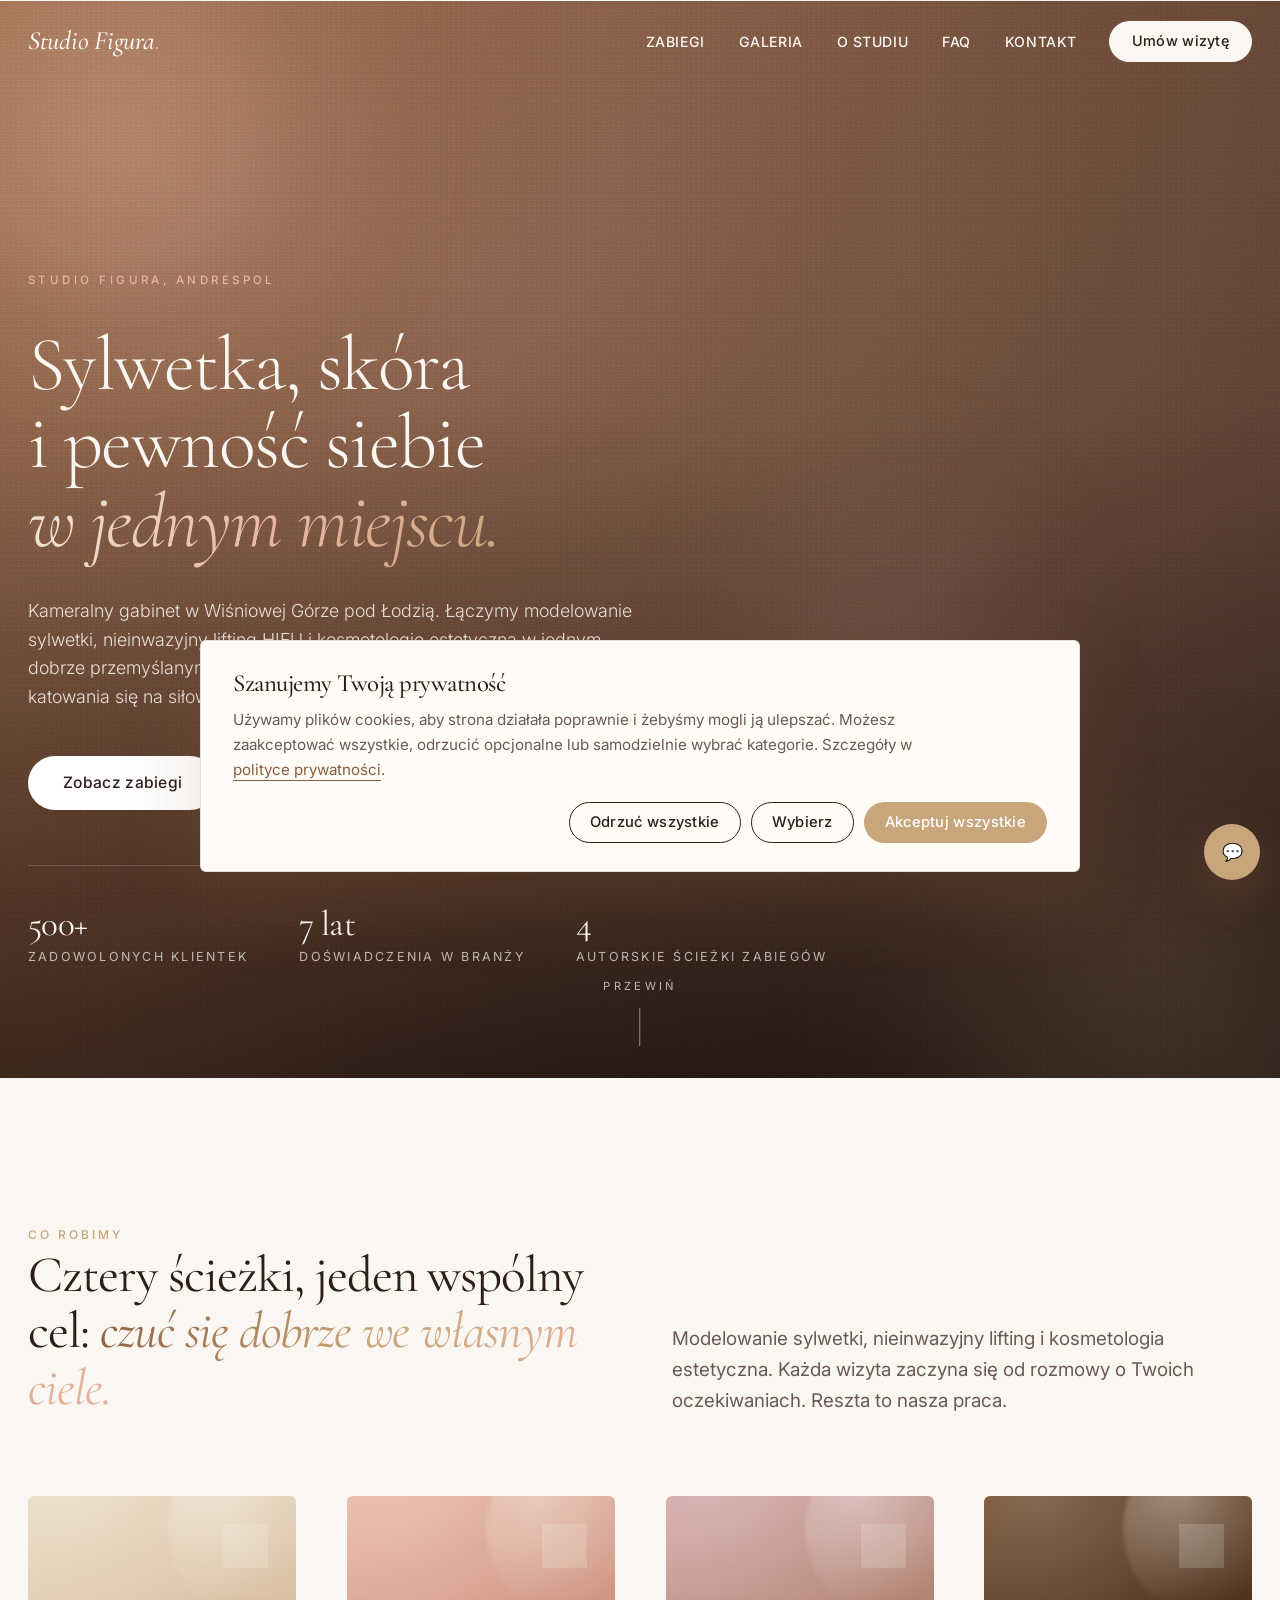
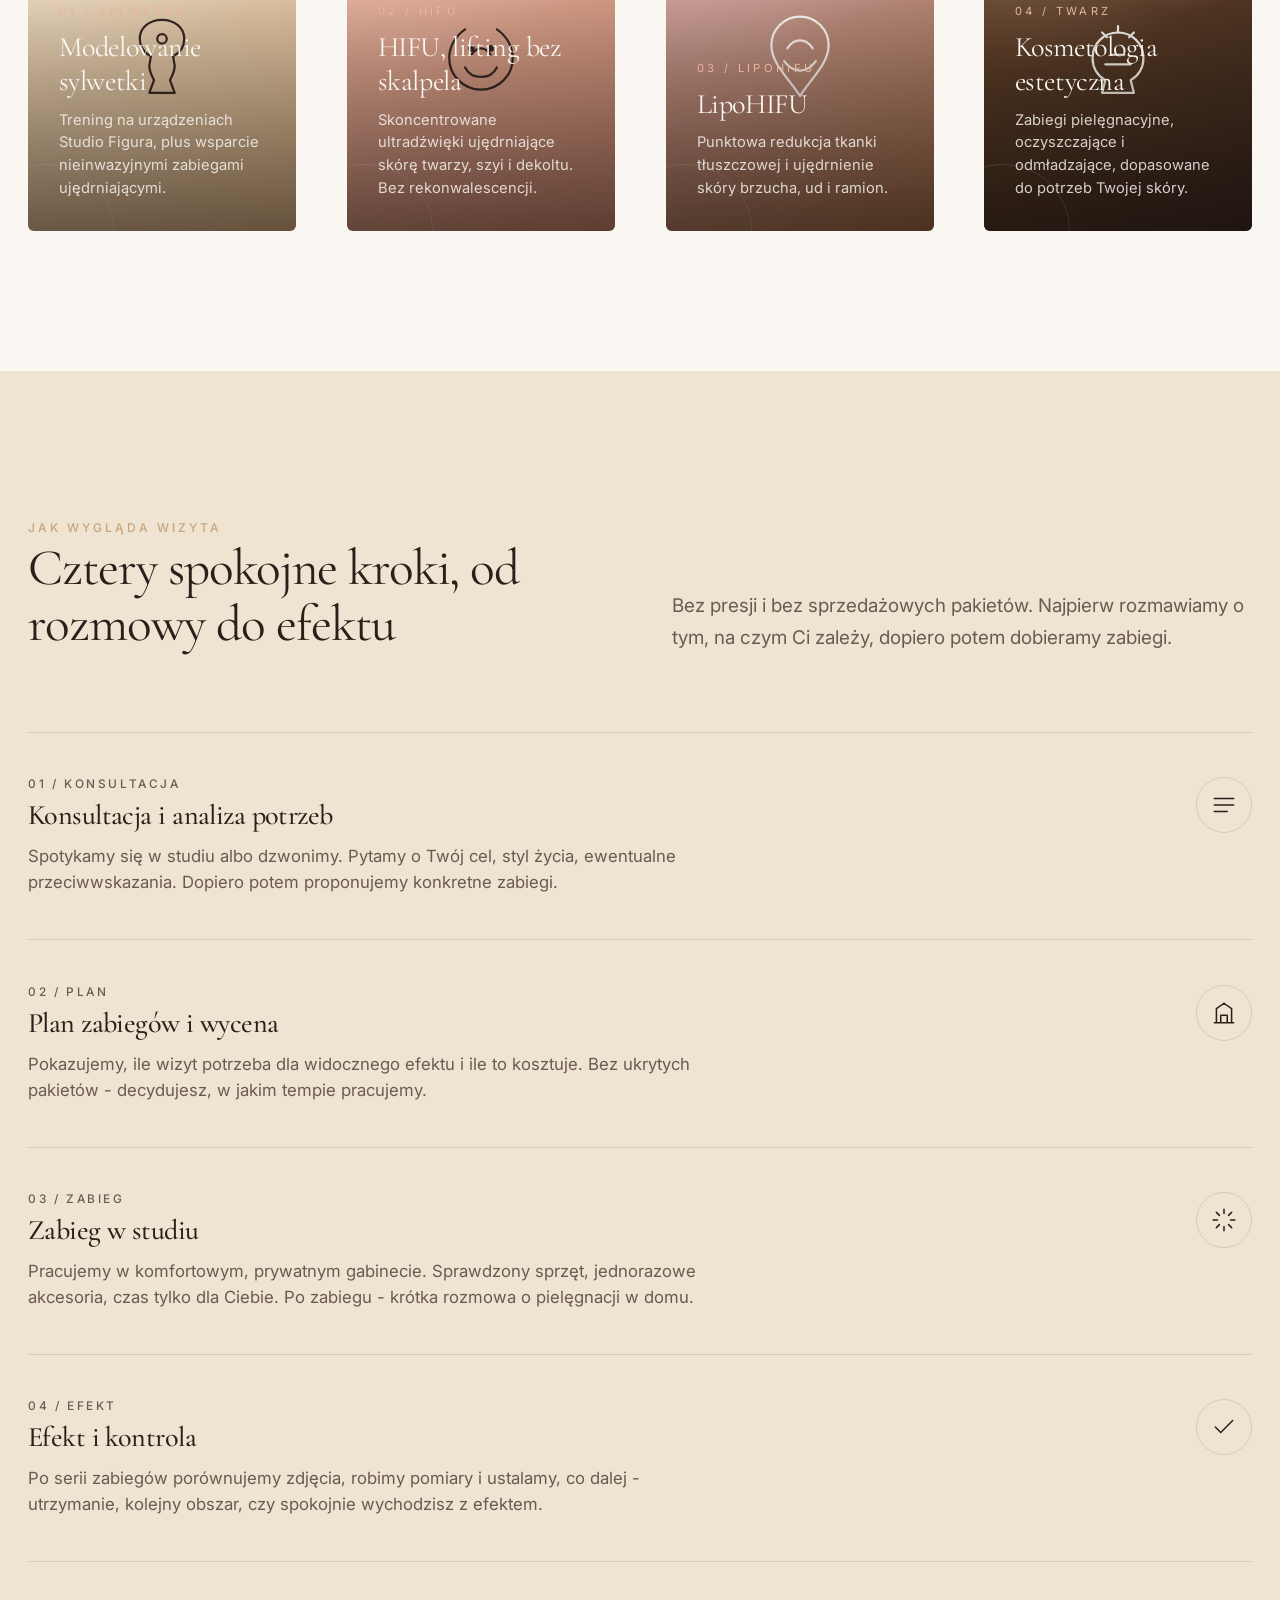
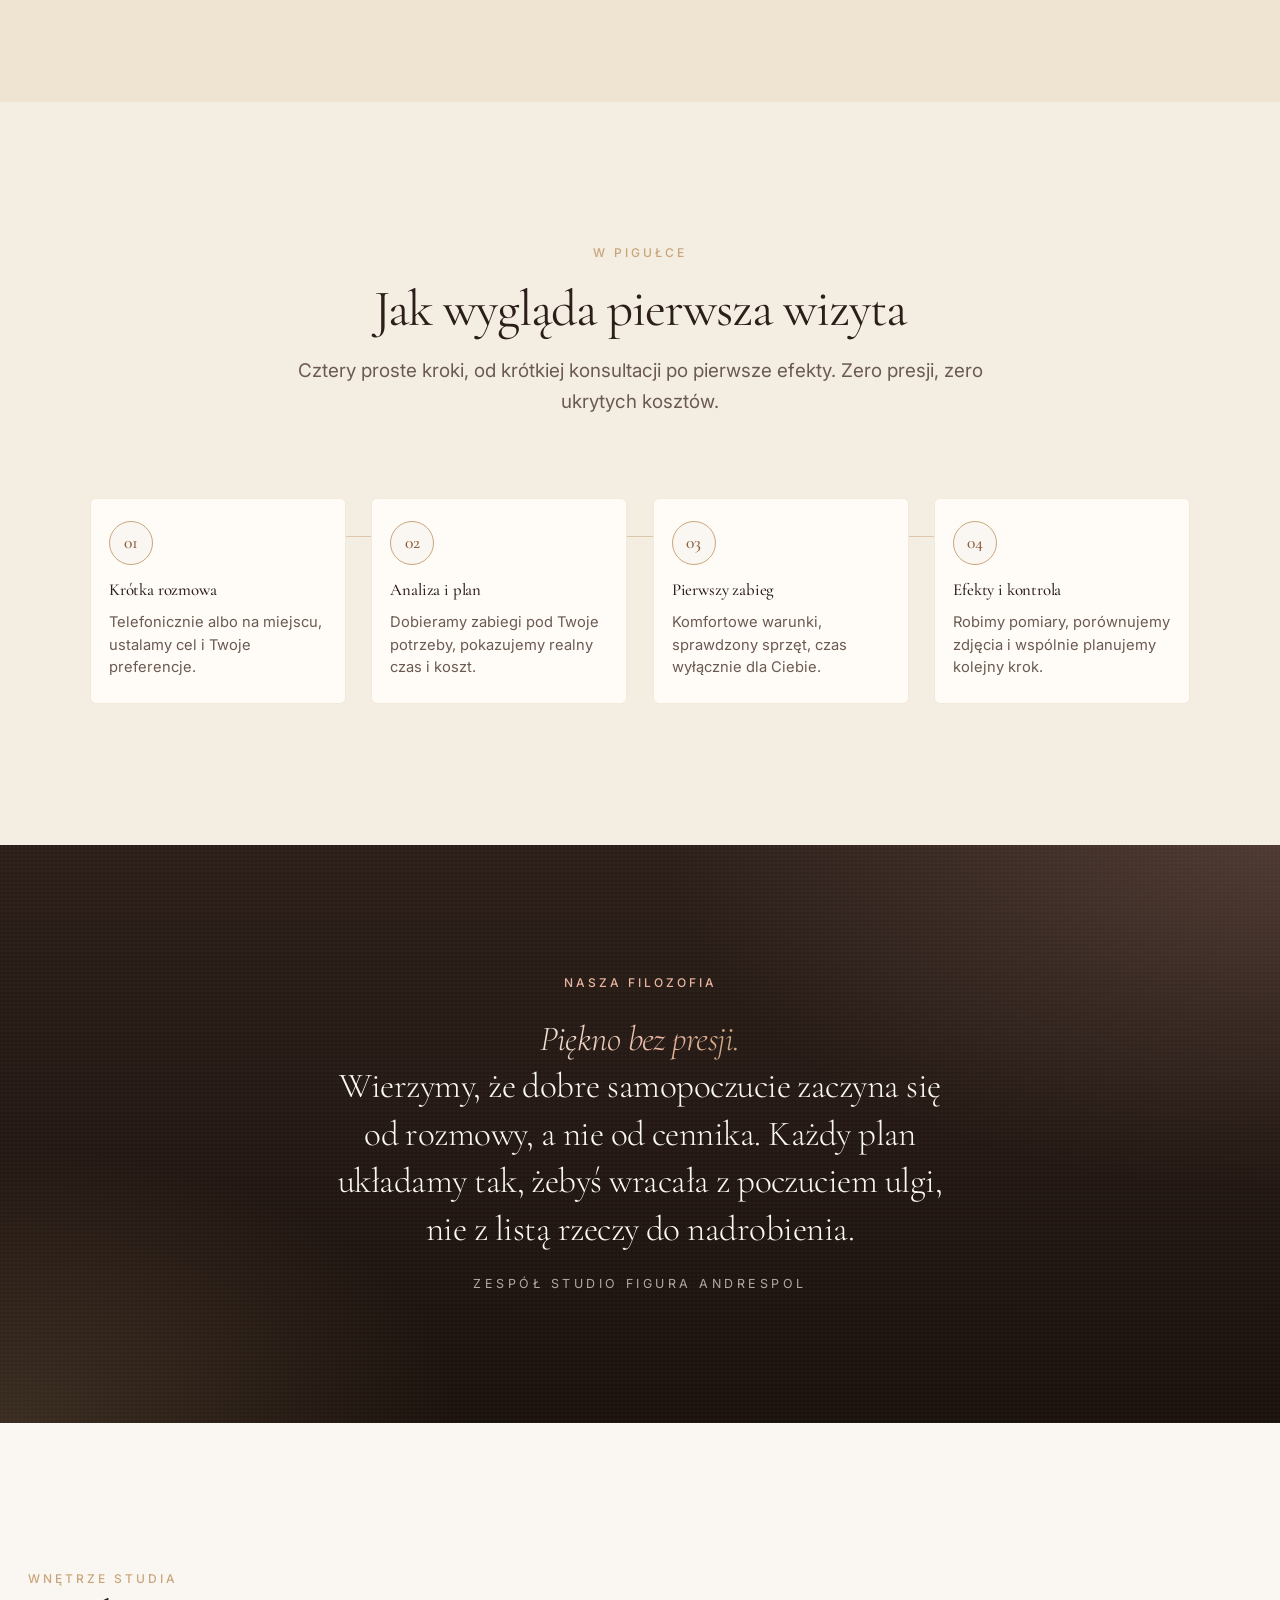
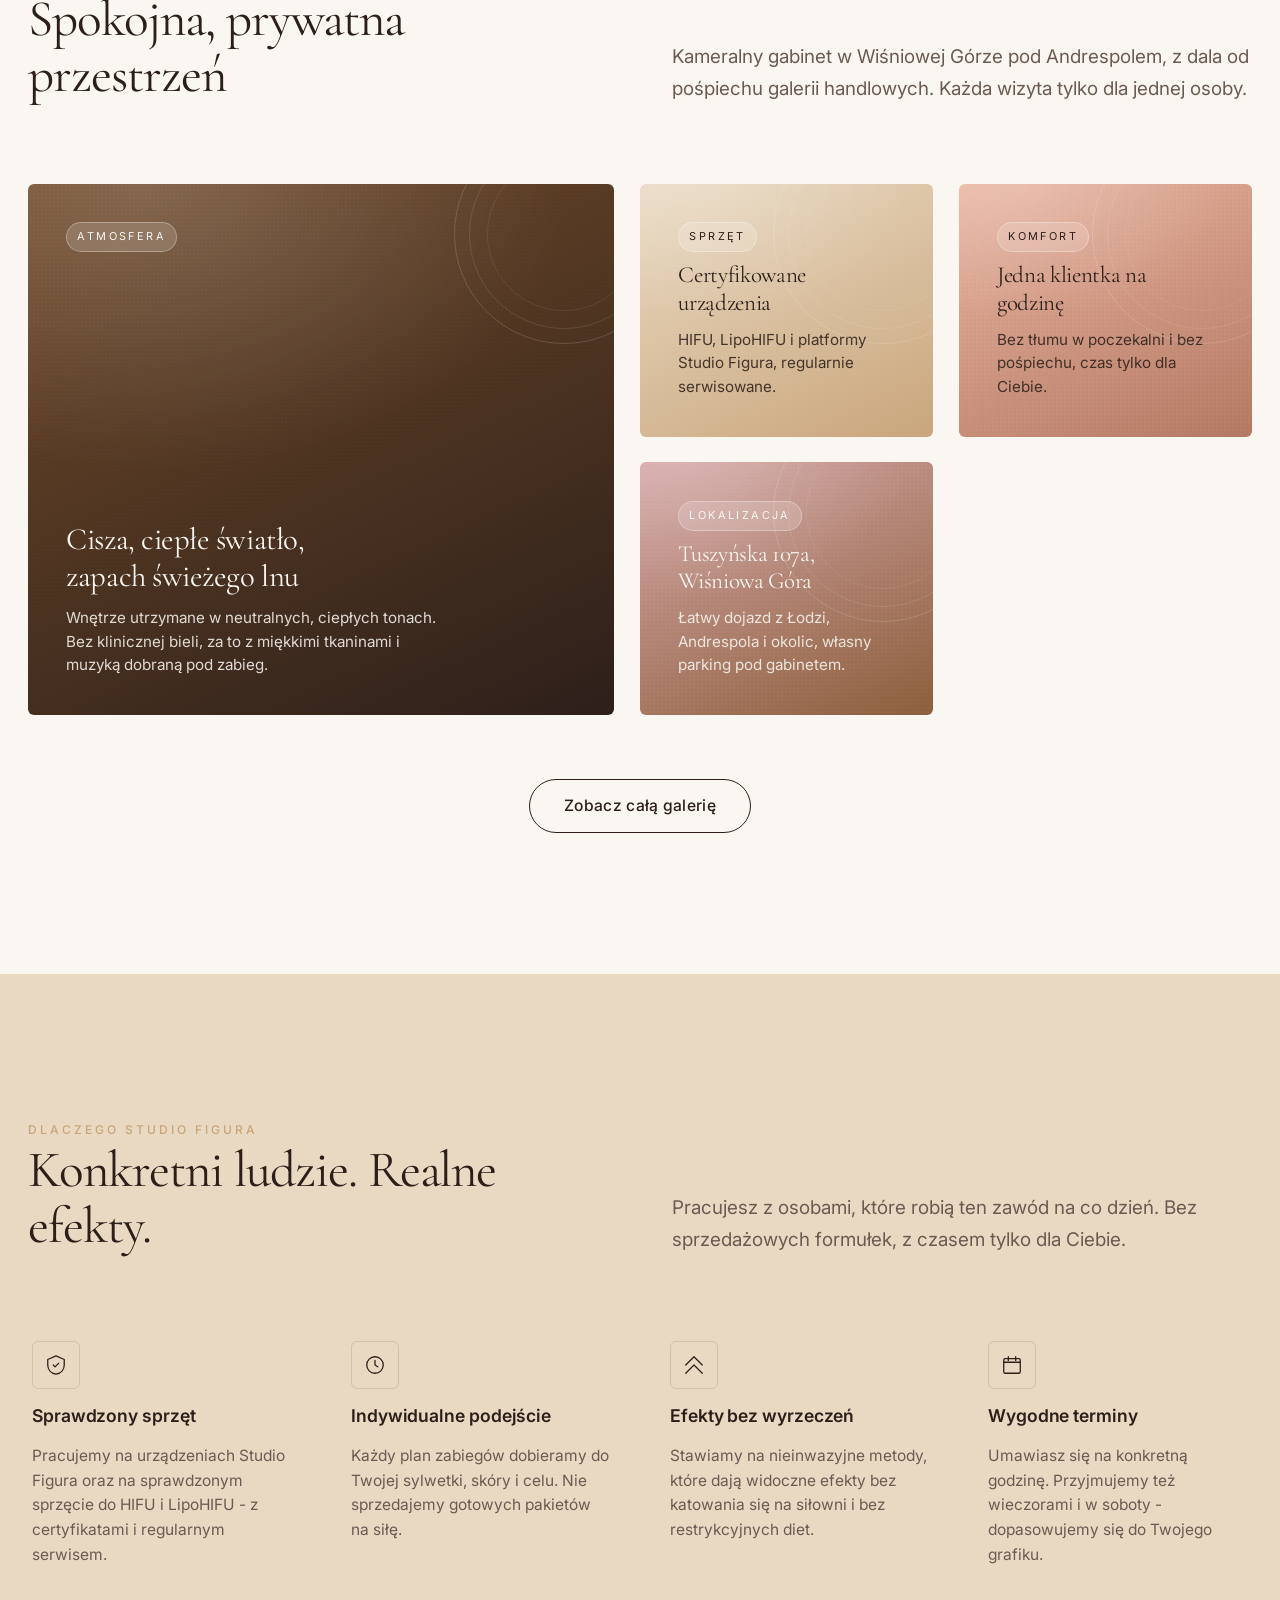
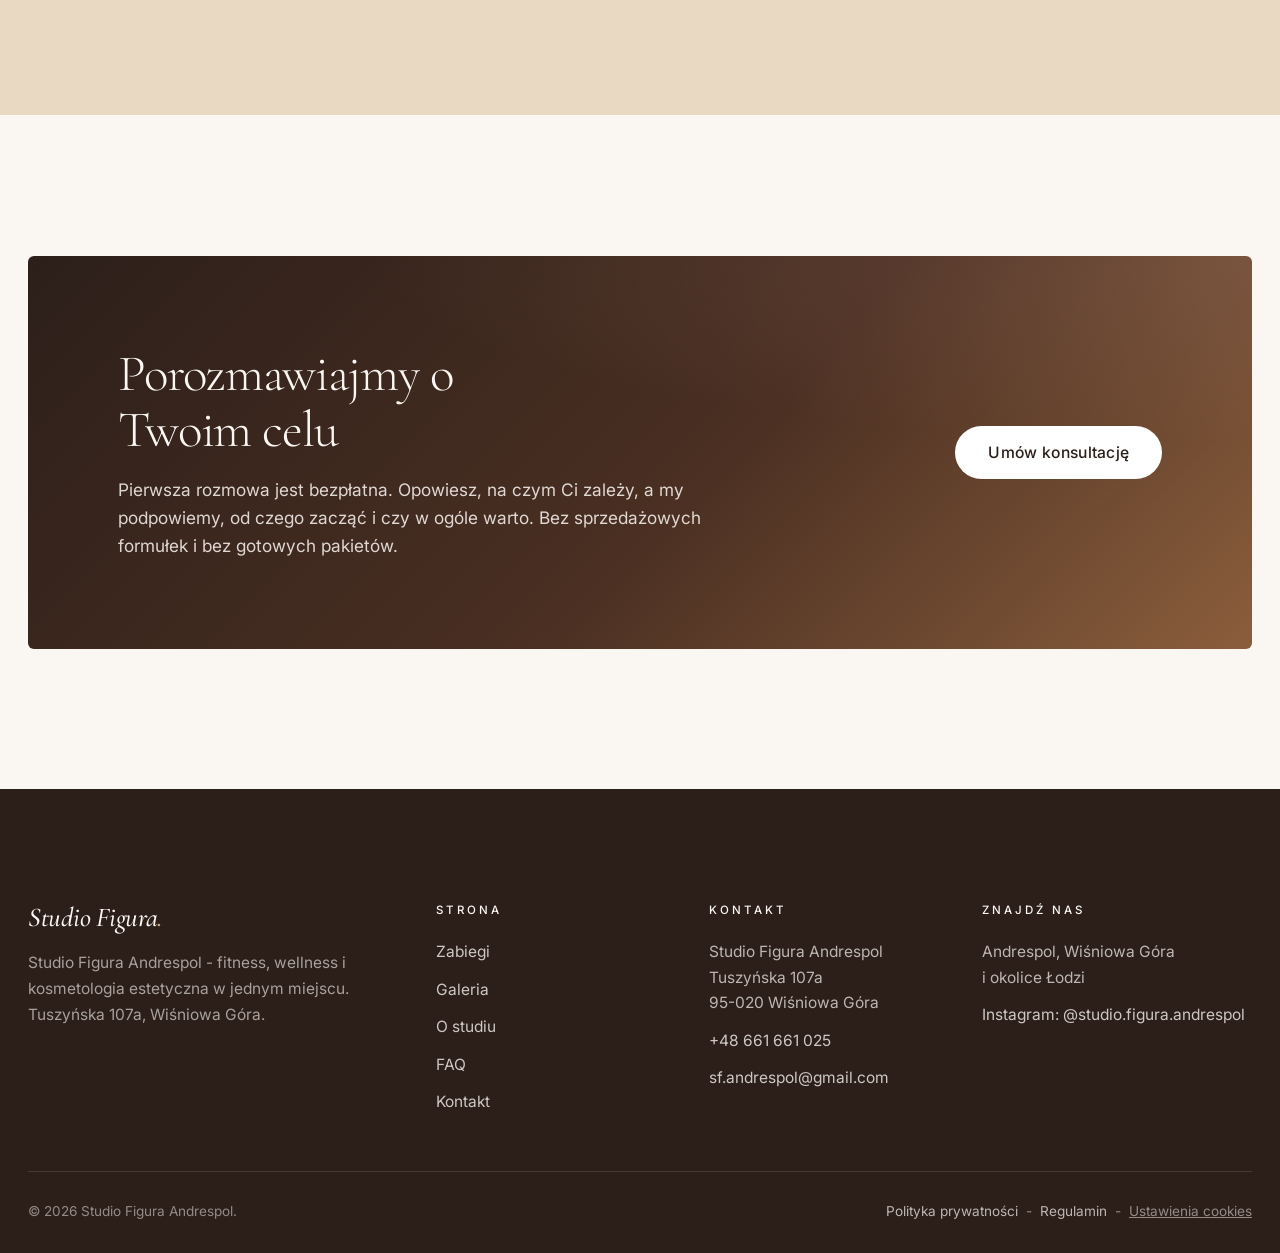
==== commit e1926d26: "Add SFA chatbot, elevate homepage visuals (no-photo demo polish) Agent-Logs-Url: https://github.com/" ====
--- a/index.html
+++ b/index.html
@@ -124,21 +124,30 @@
 
   <section class="hero">
     <div class="hero__media" aria-hidden="true">
-      <!-- Hero zdjęcie zostało zastąpione tłem w marce (warm brown / champagne)
-           ustawionym w CSS na .hero - widoczne natychmiast po wejściu na stronę. -->
+      <!-- Animated brand backdrop (no photo) - warm gradient, decorative orbs and noise overlay. -->
+      <span class="hero__orb hero__orb--a"></span>
+      <span class="hero__orb hero__orb--b"></span>
+      <span class="hero__orb hero__orb--c"></span>
+      <span class="hero__shine"></span>
+      <span class="hero__grain"></span>
     </div>
     <div class="container">
       <div class="hero__inner">
-        <span class="eyebrow hero__eyebrow reveal">Studio Figura - Andrespol</span>
-        <h1 class="reveal delay-1">Fitness, wellness<br/>i kosmetologia estetyczna.</h1>
-        <p class="reveal delay-2">Nowoczesny gabinet w Wiśniowej Górze pod Andrespolem. Specjalizujemy się w zabiegach odmładzających, ujędrniających i wyszczuplających - pomagamy osiągać efekty bez wysiłku i wyrzeczeń.</p>
+        <span class="eyebrow hero__eyebrow reveal">Studio Figura, Andrespol</span>
+        <h1 class="reveal delay-1">Sylwetka, skóra<br/>i pewność siebie<br/><em>w jednym miejscu.</em></h1>
+        <p class="reveal delay-2">Kameralny gabinet w Wiśniowej Górze pod Łodzią. Łączymy modelowanie sylwetki, nieinwazyjny lifting HIFU i kosmetologię estetyczną w jednym, dobrze przemyślanym planie. Bez presji, bez gotowych pakietów, bez katowania się na siłowni.</p>
         <div class="hero__cta reveal delay-3">
           <a class="btn btn--light btn--lg" href="oferta.html">Zobacz zabiegi</a>
-          <a class="btn btn--ghost btn--lg" href="kontakt.html">Umów wizytę</a>
-        </div>
-      </div>
-    </div>
-    <span class="hero__scroll" aria-hidden="true">Scroll</span>
+          <a class="btn btn--ghost btn--lg" href="kontakt.html">Umów konsultację</a>
+        </div>
+        <ul class="hero__meta reveal delay-3" aria-label="Krótkie fakty o studiu">
+          <li><strong>500+</strong><span>zadowolonych klientek</span></li>
+          <li><strong>7 lat</strong><span>doświadczenia w branży</span></li>
+          <li><strong>4</strong><span>autorskie ścieżki zabiegów</span></li>
+        </ul>
+      </div>
+    </div>
+    <span class="hero__scroll" aria-hidden="true">Przewiń</span>
   </section>
 
   <section class="section" id="zabiegi">
@@ -146,68 +155,87 @@
       <div class="section__head section__head--split reveal">
         <div>
           <span class="eyebrow">Co robimy</span>
-          <h2>Zabiegi, które dbają o ciało i dobre samopoczucie</h2>
-        </div>
-        <p class="lead">Łączymy modelowanie sylwetki, nieinwazyjne zabiegi ujędrniające i kosmetologię estetyczną. Każda wizyta zaczyna się od rozmowy o celu - reszta to nasza praca.</p>
-      </div>
-
-      <div class="grid grid-4 grid--wide" data-img-sync>
-        <!-- ZDJĘCIA SEKCJI ZABIEGÓW: Aktualne pliki w /zdjecia/ to zdjęcia gabinetu.
-             Jeśli na prezentację potrzebny premium placeholder, podmień src na zdjęcia z Unsplash:
-             - Modelowanie: "body sculpting woman", "wellness massage roller" (NIE siłownia/mężczyźni)
-             - HIFU: "facial treatment", "face lifting woman" (NIE klinicznie/igły)
-             - LipoHIFU: "body contouring", "wellness woman silhouette"
-             - Kosmetologia: "skincare treatment", "facial mask spa"
-             Format: 1200px szerokości, kompresja max ~150kb, dodaj WebP + JPG fallback. -->
-        <a class="service-tile reveal" href="oferta.html#modelowanie" aria-label="Modelowanie sylwetki - zobacz ofertę">
-          <div class="service-tile__media">
-            <picture><img src="assets/placeholder.svg" alt="Strefa modelowania sylwetki w Studio Figura Andrespol" loading="eager" decoding="async" /></picture>
+          <h2>Cztery ścieżki, jeden wspólny cel: <em>czuć się dobrze we własnym ciele.</em></h2>
+        </div>
+        <p class="lead">Modelowanie sylwetki, nieinwazyjny lifting i kosmetologia estetyczna. Każda wizyta zaczyna się od rozmowy o Twoich oczekiwaniach. Reszta to nasza praca.</p>
+      </div>
+
+      <div class="grid grid-4 grid--wide tiles-illustrated" data-img-sync>
+        <a class="service-tile service-tile--illus reveal" href="oferta.html#modelowanie" aria-label="Modelowanie sylwetki - zobacz ofertę">
+          <div class="service-tile__media service-tile__media--gradient" data-tone="sand" aria-hidden="true">
+            <span class="tile-illus__shape tile-illus__shape--blob"></span>
+            <span class="tile-illus__shape tile-illus__shape--ring"></span>
+            <svg class="tile-illus__icon" viewBox="0 0 64 64" fill="none" stroke="currentColor" stroke-width="1.4" stroke-linecap="round" stroke-linejoin="round" aria-hidden="true">
+              <path d="M32 8c8 0 14 5 14 12 0 5-3 9-7 11l1 6c0 4-2 7-3 9l3 8h-16l3-8c-1-2-3-5-3-9l1-6c-4-2-7-6-7-11 0-7 6-12 14-12z"/>
+              <circle cx="32" cy="20" r="3"/>
+            </svg>
           </div>
           <span class="service-tile__overlay" aria-hidden="true"></span>
           <span class="service-tile__arrow" aria-hidden="true"></span>
           <div class="service-tile__body">
-            <span class="service-tile__num">01 - Sylwetka</span>
+            <span class="service-tile__num">01 / Sylwetka</span>
             <h3>Modelowanie sylwetki</h3>
-            <p>Trening na urządzeniach Studio Figura - efekty bez wysiłku i bez katowania się na siłowni.</p>
+            <p>Trening na urządzeniach Studio Figura, plus wsparcie nieinwazyjnymi zabiegami ujędrniającymi.</p>
           </div>
         </a>
 
-        <a class="service-tile reveal delay-1" href="oferta.html#hifu" aria-label="HIFU - lifting bez skalpela - zobacz ofertę">
-          <div class="service-tile__media">
-            <picture><img src="assets/placeholder.svg" alt="HIFU - nieinwazyjny lifting twarzy w Studio Figura Andrespol" loading="eager" decoding="async" /></picture>
+        <a class="service-tile service-tile--illus reveal delay-1" href="oferta.html#hifu" aria-label="HIFU - lifting bez skalpela - zobacz ofertę">
+          <div class="service-tile__media service-tile__media--gradient" data-tone="rose" aria-hidden="true">
+            <span class="tile-illus__shape tile-illus__shape--blob"></span>
+            <span class="tile-illus__shape tile-illus__shape--ring"></span>
+            <svg class="tile-illus__icon" viewBox="0 0 64 64" fill="none" stroke="currentColor" stroke-width="1.4" stroke-linecap="round" stroke-linejoin="round" aria-hidden="true">
+              <path d="M22 14c-6 4-10 11-10 18 0 11 9 20 20 20s20-9 20-20c0-7-4-14-10-18"/>
+              <path d="M26 30c2-3 4-4 6-4s4 1 6 4"/>
+              <path d="M22 38c2 4 6 6 10 6s8-2 10-6"/>
+              <circle cx="26" cy="26" r="1.4" fill="currentColor"/>
+              <circle cx="38" cy="26" r="1.4" fill="currentColor"/>
+            </svg>
           </div>
           <span class="service-tile__overlay" aria-hidden="true"></span>
           <span class="service-tile__arrow" aria-hidden="true"></span>
           <div class="service-tile__body">
-            <span class="service-tile__num">02 - HIFU</span>
-            <h3>HIFU - lifting bez skalpela</h3>
-            <p>Skoncentrowane ultradźwięki ujędrniające skórę twarzy, szyi i dekoltu - bez rekonwalescencji.</p>
+            <span class="service-tile__num">02 / HIFU</span>
+            <h3>HIFU, lifting bez skalpela</h3>
+            <p>Skoncentrowane ultradźwięki ujędrniające skórę twarzy, szyi i dekoltu. Bez rekonwalescencji.</p>
           </div>
         </a>
 
-        <a class="service-tile reveal delay-2" href="oferta.html#lipohifu" aria-label="LipoHIFU - redukcja tkanki tłuszczowej - zobacz ofertę">
-          <div class="service-tile__media">
-            <picture><img src="assets/placeholder.svg" alt="LipoHIFU - nieinwazyjna redukcja tkanki tłuszczowej" loading="eager" decoding="async" /></picture>
+        <a class="service-tile service-tile--illus reveal delay-2" href="oferta.html#lipohifu" aria-label="LipoHIFU - redukcja tkanki tłuszczowej - zobacz ofertę">
+          <div class="service-tile__media service-tile__media--gradient" data-tone="champagne" aria-hidden="true">
+            <span class="tile-illus__shape tile-illus__shape--blob"></span>
+            <span class="tile-illus__shape tile-illus__shape--ring"></span>
+            <svg class="tile-illus__icon" viewBox="0 0 64 64" fill="none" stroke="currentColor" stroke-width="1.4" stroke-linecap="round" stroke-linejoin="round" aria-hidden="true">
+              <path d="M32 6c10 0 18 8 18 18 0 12-12 22-18 32C26 46 14 36 14 24 14 14 22 6 32 6z"/>
+              <path d="M24 26c2-3 5-5 8-5s6 2 8 5"/>
+              <path d="M22 34c3 4 7 6 10 6s7-2 10-6"/>
+            </svg>
           </div>
           <span class="service-tile__overlay" aria-hidden="true"></span>
           <span class="service-tile__arrow" aria-hidden="true"></span>
           <div class="service-tile__body">
-            <span class="service-tile__num">03 - LipoHIFU</span>
+            <span class="service-tile__num">03 / LipoHIFU</span>
             <h3>LipoHIFU</h3>
             <p>Punktowa redukcja tkanki tłuszczowej i ujędrnienie skóry brzucha, ud i ramion.</p>
           </div>
         </a>
 
-        <a class="service-tile reveal delay-3" href="oferta.html#kosmetologia" aria-label="Kosmetologia estetyczna - zobacz ofertę">
-          <div class="service-tile__media">
-            <picture><img src="assets/placeholder.svg" alt="Zabiegi kosmetologii estetycznej w Studio Figura Andrespol" loading="eager" decoding="async" /></picture>
+        <a class="service-tile service-tile--illus reveal delay-3" href="oferta.html#kosmetologia" aria-label="Kosmetologia estetyczna - zobacz ofertę">
+          <div class="service-tile__media service-tile__media--gradient" data-tone="mocha" aria-hidden="true">
+            <span class="tile-illus__shape tile-illus__shape--blob"></span>
+            <span class="tile-illus__shape tile-illus__shape--ring"></span>
+            <svg class="tile-illus__icon" viewBox="0 0 64 64" fill="none" stroke="currentColor" stroke-width="1.4" stroke-linecap="round" stroke-linejoin="round" aria-hidden="true">
+              <path d="M16 32c0-9 7-16 16-16s16 7 16 16c0 6-3 11-8 14l2 8H22l2-8c-5-3-8-8-8-14z"/>
+              <path d="M28 30h8"/>
+              <path d="M24 36h16"/>
+              <path d="M32 12v4M22 16l3 3M42 16l-3 3"/>
+            </svg>
           </div>
           <span class="service-tile__overlay" aria-hidden="true"></span>
           <span class="service-tile__arrow" aria-hidden="true"></span>
           <div class="service-tile__body">
-            <span class="service-tile__num">04 - Twarz</span>
+            <span class="service-tile__num">04 / Twarz</span>
             <h3>Kosmetologia estetyczna</h3>
-            <p>Zabiegi pielęgnacyjne, oczyszczające i odmładzające - dopasowane do potrzeb Twojej skóry.</p>
+            <p>Zabiegi pielęgnacyjne, oczyszczające i odmładzające, dopasowane do potrzeb Twojej skóry.</p>
           </div>
         </a>
       </div>
@@ -219,9 +247,9 @@
       <div class="section__head section__head--split reveal">
         <div>
           <span class="eyebrow">Jak wygląda wizyta</span>
-          <h2>Cztery spokojne kroki - od rozmowy do efektu</h2>
-        </div>
-        <p class="lead">Bez presji i bez sprzedażowych pakietów. Najpierw rozmawiamy o tym, na czym Ci zależy - dopiero potem dobieramy zabiegi.</p>
+          <h2>Cztery spokojne kroki, od rozmowy do efektu</h2>
+        </div>
+        <p class="lead">Bez presji i bez sprzedażowych pakietów. Najpierw rozmawiamy o tym, na czym Ci zależy, dopiero potem dobieramy zabiegi.</p>
       </div>
 
       <div class="steps">
@@ -273,12 +301,46 @@
     <div class="container">
       <div class="section__head section__head--center reveal">
         <span class="eyebrow">W pigułce</span>
-        <h2>Jak wygląda pierwsza wizyta?</h2>
-        <p class="lead">Cztery proste kroki - od krótkiej konsultacji po pierwsze efekty. Zero presji, zero ukrytych kosztów.</p>
-      </div>
-      <figure class="infographic reveal">
-        <img src="assets/placeholder.svg" alt="Infografika: cztery kroki pierwszej wizyty w Studio Figura Andrespol - konsultacja, analiza potrzeb, dobór zabiegów, pierwsze efekty" loading="lazy" decoding="async" />
-      </figure>
+        <h2>Jak wygląda pierwsza wizyta</h2>
+        <p class="lead">Cztery proste kroki, od krótkiej konsultacji po pierwsze efekty. Zero presji, zero ukrytych kosztów.</p>
+      </div>
+
+      <ol class="journey reveal" aria-label="Etapy pierwszej wizyty">
+        <li class="journey__step">
+          <span class="journey__num">01</span>
+          <h4>Krótka rozmowa</h4>
+          <p>Telefonicznie albo na miejscu, ustalamy cel i Twoje preferencje.</p>
+        </li>
+        <li class="journey__step">
+          <span class="journey__num">02</span>
+          <h4>Analiza i plan</h4>
+          <p>Dobieramy zabiegi pod Twoje potrzeby, pokazujemy realny czas i koszt.</p>
+        </li>
+        <li class="journey__step">
+          <span class="journey__num">03</span>
+          <h4>Pierwszy zabieg</h4>
+          <p>Komfortowe warunki, sprawdzony sprzęt, czas wyłącznie dla Ciebie.</p>
+        </li>
+        <li class="journey__step">
+          <span class="journey__num">04</span>
+          <h4>Efekty i kontrola</h4>
+          <p>Robimy pomiary, porównujemy zdjęcia i wspólnie planujemy kolejny krok.</p>
+        </li>
+      </ol>
+    </div>
+  </section>
+
+  <section class="section section--moodband" id="manifest" aria-label="Filozofia studia">
+    <div class="container">
+      <div class="moodband__inner reveal">
+        <span class="eyebrow">Nasza filozofia</span>
+        <p class="moodband__quote">
+          <em>Piękno bez presji.</em><br/>
+          Wierzymy, że dobre samopoczucie zaczyna się od rozmowy, a nie od cennika.
+          Każdy plan układamy tak, żebyś wracała z poczuciem ulgi, nie z listą rzeczy do nadrobienia.
+        </p>
+        <span class="moodband__sig">Zespół Studio Figura Andrespol</span>
+      </div>
     </div>
   </section>
 
@@ -287,42 +349,36 @@
       <div class="section__head section__head--split reveal">
         <div>
           <span class="eyebrow">Wnętrze studia</span>
-          <h2>Zajrzyj do naszego gabinetu</h2>
-        </div>
-        <p class="lead">Komfortowa, prywatna przestrzeń w Wiśniowej Górze pod Andrespolem - z dala od pośpiechu galerii handlowych.</p>
-      </div>
-
-      <div class="realizacje-grid">
-        <!-- ZDJĘCIA WNĘTRZA: Aktualne pliki w /zdjecia/ to zdjęcia gabinetu.
-             Premium placeholdery z Unsplash do podmiany jeśli potrzebne na prezentację:
-             - recepcja: "spa reception", "boutique reception"
-             - salon-wnetrze: "wellness studio", "spa interior pink"
-             - stanowisko: "treatment room", "aesthetic clinic room"
-             - zabieg: "cosmetology room", "facial treatment room"
-             Tony jasne, kobiece, ciepłe światło. -->
-        <button type="button" class="tile reveal" data-lightbox data-alt="Recepcja Studio Figura Andrespol - jasne wnętrze" aria-label="Pokaż większe zdjęcie">
-          <div class="tile__media">
-            <picture><img src="assets/placeholder.svg" alt="Recepcja Studio Figura Andrespol - jasne wnętrze" loading="lazy" decoding="async" /></picture>
-          </div>
-        </button>
-
-        <button type="button" class="tile reveal delay-1" data-lightbox data-alt="Strefa modelowania sylwetki - urządzenia Studio Figura" aria-label="Pokaż większe zdjęcie">
-          <div class="tile__media">
-            <picture><img src="assets/placeholder.svg" alt="Strefa modelowania sylwetki - urządzenia Studio Figura" loading="lazy" decoding="async" /></picture>
-          </div>
-        </button>
-
-        <button type="button" class="tile reveal" data-lightbox data-alt="Stanowisko HIFU - nieinwazyjny lifting twarzy" aria-label="Pokaż większe zdjęcie">
-          <div class="tile__media">
-            <picture><img src="assets/placeholder.svg" alt="Stanowisko HIFU - nieinwazyjny lifting twarzy" loading="lazy" decoding="async" /></picture>
-          </div>
-        </button>
-
-        <button type="button" class="tile reveal delay-1" data-lightbox data-alt="Strefa kosmetologii estetycznej - zabiegi pielęgnacyjne" aria-label="Pokaż większe zdjęcie">
-          <div class="tile__media">
-            <picture><img src="assets/placeholder.svg" alt="Strefa kosmetologii estetycznej - zabiegi pielęgnacyjne" loading="lazy" decoding="async" /></picture>
-          </div>
-        </button>
+          <h2>Spokojna, prywatna przestrzeń</h2>
+        </div>
+        <p class="lead">Kameralny gabinet w Wiśniowej Górze pod Andrespolem, z dala od pośpiechu galerii handlowych. Każda wizyta tylko dla jednej osoby.</p>
+      </div>
+
+      <div class="brand-grid reveal">
+        <article class="brand-card brand-card--lg" data-tone="mocha">
+          <span class="brand-card__chip">Atmosfera</span>
+          <h3>Cisza, ciepłe światło, zapach świeżego lnu</h3>
+          <p>Wnętrze utrzymane w neutralnych, ciepłych tonach. Bez klinicznej bieli, za to z miękkimi tkaninami i muzyką dobraną pod zabieg.</p>
+          <span class="brand-card__deco" aria-hidden="true"></span>
+        </article>
+        <article class="brand-card" data-tone="sand">
+          <span class="brand-card__chip">Sprzęt</span>
+          <h3>Certyfikowane urządzenia</h3>
+          <p>HIFU, LipoHIFU i platformy Studio Figura, regularnie serwisowane.</p>
+          <span class="brand-card__deco" aria-hidden="true"></span>
+        </article>
+        <article class="brand-card" data-tone="rose">
+          <span class="brand-card__chip">Komfort</span>
+          <h3>Jedna klientka na godzinę</h3>
+          <p>Bez tłumu w poczekalni i bez pośpiechu, czas tylko dla Ciebie.</p>
+          <span class="brand-card__deco" aria-hidden="true"></span>
+        </article>
+        <article class="brand-card" data-tone="champagne">
+          <span class="brand-card__chip">Lokalizacja</span>
+          <h3>Tuszyńska 107a, Wiśniowa Góra</h3>
+          <p>Łatwy dojazd z Łodzi, Andrespola i okolic, własny parking pod gabinetem.</p>
+          <span class="brand-card__deco" aria-hidden="true"></span>
+        </article>
       </div>
 
       <div class="text-center mt-xl reveal">
@@ -370,10 +426,10 @@
     <div class="container">
       <div class="cta-banner reveal">
         <div>
-          <h2>Chcesz porozmawiać o swoim celu?</h2>
-          <p>Napisz lub zadzwoń. Pierwsza rozmowa jest bezpłatna - opowiesz, na czym Ci zależy, a my podpowiemy, od czego zacząć i czy w ogóle warto.</p>
-        </div>
-        <a class="btn btn--light btn--lg" href="kontakt.html">Umów wizytę</a>
+          <h2>Porozmawiajmy o Twoim celu</h2>
+          <p>Pierwsza rozmowa jest bezpłatna. Opowiesz, na czym Ci zależy, a my podpowiemy, od czego zacząć i czy w ogóle warto. Bez sprzedażowych formułek i bez gotowych pakietów.</p>
+        </div>
+        <a class="btn btn--light btn--lg" href="kontakt.html">Umów konsultację</a>
       </div>
     </div>
   </section>
@@ -425,5 +481,10 @@
   </footer>
 
   <script src="main.js" defer></script>
+  <script src="kontaktio.js" defer
+    data-kontaktio
+    data-client="sfa"
+    data-backend="https://chatbot-backend-x2cy.onrender.com"
+  ></script>
 </body>
 </html>
--- a/style.css
+++ b/style.css
@@ -1441,3 +1441,431 @@
   width: 100%;
   height: auto;
 }
+
+/* ==========================================================================
+   PRESENTATION POLISH (animated hero, illustrated tiles, journey, mood band,
+   brand cards). Added for the launch demo, designed to look great without
+   the full set of photography in place.
+   ========================================================================== */
+
+/* --- Hero: animated gradient + decorative orbs + grain ------------------ */
+.hero { background: #1d130e; }
+.hero__media {
+  position: absolute;
+  inset: 0;
+  z-index: -2;
+  overflow: hidden;
+  background:
+    radial-gradient(120% 80% at 18% 12%, rgba(232, 180, 160, 0.30) 0%, rgba(232, 180, 160, 0) 55%),
+    radial-gradient(90% 60% at 82% 88%, rgba(201, 165, 123, 0.32) 0%, rgba(201, 165, 123, 0) 55%),
+    linear-gradient(135deg, #8B5E3C 0%, #5A3A28 42%, #2C1F1A 100%);
+  background-size: 200% 200%, 200% 200%, 100% 100%;
+  animation: heroGradient 22s ease-in-out infinite alternate;
+  will-change: transform, background-position;
+}
+@keyframes heroGradient {
+  0%   { background-position: 0% 0%, 100% 100%, 0 0; }
+  100% { background-position: 30% 20%, 70% 80%, 0 0; }
+}
+.hero__orb {
+  position: absolute;
+  border-radius: 50%;
+  filter: blur(70px);
+  opacity: 0.55;
+  pointer-events: none;
+  will-change: transform;
+}
+.hero__orb--a {
+  width: 520px; height: 520px;
+  top: -120px; left: -140px;
+  background: radial-gradient(circle, rgba(232,180,160,0.85) 0%, rgba(232,180,160,0) 70%);
+  animation: heroOrbA 16s ease-in-out infinite alternate;
+}
+.hero__orb--b {
+  width: 600px; height: 600px;
+  bottom: -180px; right: -160px;
+  background: radial-gradient(circle, rgba(201,165,123,0.7) 0%, rgba(201,165,123,0) 70%);
+  animation: heroOrbB 19s ease-in-out infinite alternate;
+}
+.hero__orb--c {
+  width: 360px; height: 360px;
+  top: 38%; left: 55%;
+  background: radial-gradient(circle, rgba(212,165,165,0.45) 0%, rgba(212,165,165,0) 70%);
+  animation: heroOrbC 24s ease-in-out infinite alternate;
+}
+@keyframes heroOrbA { from { transform: translate(0,0) scale(1);   } to { transform: translate(40px, 30px) scale(1.08); } }
+@keyframes heroOrbB { from { transform: translate(0,0) scale(1);   } to { transform: translate(-50px,-30px) scale(1.05); } }
+@keyframes heroOrbC { from { transform: translate(0,0) scale(0.95);} to { transform: translate(-30px,40px) scale(1.1);  } }
+
+.hero__shine {
+  position: absolute;
+  inset: 0;
+  background:
+    linear-gradient(180deg, rgba(0,0,0,0) 35%, rgba(20,12,8,0.55) 100%),
+    radial-gradient(70% 50% at 50% 100%, rgba(20,12,8,0.45) 0%, transparent 70%);
+  pointer-events: none;
+}
+.hero__grain {
+  position: absolute;
+  inset: 0;
+  pointer-events: none;
+  opacity: 0.18;
+  mix-blend-mode: overlay;
+  background-image:
+    radial-gradient(rgba(255,255,255,0.5) 1px, transparent 1px),
+    radial-gradient(rgba(255,255,255,0.4) 1px, transparent 1px);
+  background-size: 3px 3px, 5px 5px;
+  background-position: 0 0, 1px 2px;
+}
+/* Hero title gets an italic display accent for the second line */
+.hero h1 em {
+  font-style: italic;
+  font-weight: 300;
+  background: linear-gradient(120deg, #F0E8DD 0%, #E8B4A0 55%, #C9A57B 100%);
+  -webkit-background-clip: text;
+          background-clip: text;
+  -webkit-text-fill-color: transparent;
+  color: transparent;
+}
+/* Disable old generic hero gradient overlay since hero__shine handles it */
+.hero::after { display: none; }
+
+/* Hero mini-stats */
+.hero__meta {
+  display: flex;
+  flex-wrap: wrap;
+  gap: clamp(20px, 4vw, 56px);
+  margin-top: clamp(36px, 5vw, 56px);
+  padding-top: clamp(28px, 4vw, 40px);
+  border-top: 1px solid rgba(250,247,242,0.18);
+  list-style: none;
+}
+.hero__meta li {
+  display: flex;
+  flex-direction: column;
+  gap: 4px;
+  color: rgba(250,247,242,0.85);
+}
+.hero__meta strong {
+  font-family: var(--font-display);
+  font-weight: 400;
+  font-size: clamp(1.6rem, 3vw, 2.2rem);
+  letter-spacing: -0.02em;
+  color: #FAF7F2;
+  line-height: 1.05;
+}
+.hero__meta span {
+  font-family: var(--font-ui);
+  font-size: 0.78rem;
+  letter-spacing: 0.18em;
+  text-transform: uppercase;
+  color: rgba(250,247,242,0.7);
+}
+
+/* Section heads can host an italic gradient phrase */
+.section__head h2 em {
+  font-style: italic;
+  font-weight: 400;
+  background: linear-gradient(120deg, var(--accent-deep) 0%, var(--accent-primary) 50%, var(--accent-secondary) 100%);
+  -webkit-background-clip: text;
+          background-clip: text;
+  -webkit-text-fill-color: transparent;
+  color: transparent;
+}
+
+/* --- Illustrated service tiles (no photo) ------------------------------- */
+.tiles-illustrated .service-tile { background: transparent; }
+.service-tile__media--gradient {
+  position: relative;
+  overflow: hidden;
+  background:
+    radial-gradient(120% 90% at 20% 0%, rgba(255,255,255,0.18) 0%, transparent 60%),
+    linear-gradient(155deg, var(--tile-from, #C9A57B) 0%, var(--tile-to, #5A3A28) 100%);
+  color: rgba(250,247,242,0.92);
+}
+[data-tone="sand"]      { --tile-from: #E9D9C2; --tile-to: #C9A57B; --tile-ink: #2C1F1A; }
+[data-tone="rose"]      { --tile-from: #E8B4A0; --tile-to: #B47862; --tile-ink: #2C1F1A; }
+[data-tone="champagne"] { --tile-from: #D4A5A5; --tile-to: #8B5E3C; --tile-ink: #FAF7F2; }
+[data-tone="mocha"]     { --tile-from: #6E4828; --tile-to: #2C1F1A; --tile-ink: #FAF7F2; }
+.service-tile__media--gradient { color: var(--tile-ink, #FAF7F2); }
+.service-tile__media--gradient::before {
+  content: "";
+  position: absolute;
+  inset: -2px;
+  background:
+    radial-gradient(rgba(255,255,255,0.06) 1px, transparent 1.2px) 0 0/4px 4px;
+  opacity: 0.6;
+  pointer-events: none;
+  mix-blend-mode: overlay;
+}
+.tile-illus__shape {
+  position: absolute;
+  border-radius: 50%;
+  pointer-events: none;
+  filter: blur(2px);
+}
+.tile-illus__shape--blob {
+  width: 70%;
+  aspect-ratio: 1;
+  top: -18%;
+  right: -22%;
+  background: radial-gradient(circle at 30% 30%, rgba(255,255,255,0.35) 0%, rgba(255,255,255,0) 65%);
+  animation: tileFloat 9s ease-in-out infinite alternate;
+}
+.tile-illus__shape--ring {
+  width: 50%;
+  aspect-ratio: 1;
+  bottom: -20%;
+  left: -18%;
+  background: transparent;
+  border: 1px solid rgba(255,255,255,0.4);
+  filter: blur(0);
+  opacity: 0.55;
+  animation: tileFloat 11s ease-in-out infinite alternate-reverse;
+}
+@keyframes tileFloat {
+  from { transform: translate(0,0) scale(1); }
+  to   { transform: translate(8px, -8px) scale(1.06); }
+}
+.tile-illus__icon {
+  position: absolute;
+  width: 38%;
+  max-width: 120px;
+  top: 50%;
+  left: 50%;
+  transform: translate(-50%, -55%);
+  color: currentColor;
+  opacity: 0.95;
+  transition: transform .6s cubic-bezier(.2,.7,.2,1);
+}
+.service-tile:hover .tile-illus__icon { transform: translate(-50%, -58%) scale(1.06); }
+.service-tile--illus p { display: block; color: rgba(250,247,242,0.82); font-size: 0.92rem; line-height: 1.55; max-width: 30ch; }
+.service-tile--illus .service-tile__overlay {
+  background: linear-gradient(180deg, rgba(20,12,8,0) 30%, rgba(20,12,8,0.55) 100%);
+}
+.service-tile--illus:hover .service-tile__overlay {
+  background: linear-gradient(180deg, rgba(20,12,8,0.05) 0%, rgba(20,12,8,0.65) 100%);
+}
+
+/* --- Journey (replaces infographic placeholder) ------------------------- */
+.journey {
+  margin: clamp(40px, 6vw, 72px) auto 0;
+  padding: 0;
+  list-style: none;
+  display: grid;
+  grid-template-columns: repeat(4, 1fr);
+  gap: clamp(18px, 2vw, 28px);
+  position: relative;
+  counter-reset: journey;
+  max-width: 1100px;
+}
+.journey::before {
+  content: "";
+  position: absolute;
+  left: 8%;
+  right: 8%;
+  top: 38px;
+  height: 1px;
+  background: linear-gradient(90deg, transparent 0%, var(--accent-primary) 20%, var(--accent-primary) 80%, transparent 100%);
+  opacity: 0.55;
+  pointer-events: none;
+}
+.journey__step {
+  position: relative;
+  padding: 22px 18px 24px;
+  background: #FFFCF7;
+  border: 1px solid var(--line-soft);
+  border-radius: var(--radius-lg);
+  display: flex;
+  flex-direction: column;
+  gap: 10px;
+  transition: transform var(--t), box-shadow var(--t), border-color var(--t);
+  text-align: left;
+}
+.journey__step:hover {
+  transform: translateY(-4px);
+  border-color: rgba(201,165,123,0.5);
+  box-shadow: var(--shadow-md);
+}
+.journey__num {
+  display: inline-grid;
+  place-items: center;
+  width: 44px; height: 44px;
+  border-radius: 50%;
+  background: var(--bg);
+  border: 1px solid var(--accent-primary);
+  font-family: var(--font-display);
+  font-weight: 500;
+  color: var(--accent-deep);
+  font-size: 1.1rem;
+  letter-spacing: -0.01em;
+  margin-bottom: 4px;
+  position: relative;
+  z-index: 1;
+}
+.journey__step h4 { font-size: 1.05rem; font-family: var(--font-display); font-weight: 500; letter-spacing: -0.01em; }
+.journey__step p  { color: var(--ink-soft); font-size: 0.92rem; line-height: 1.55; }
+@media (max-width: 900px) {
+  .journey { grid-template-columns: repeat(2, 1fr); }
+  .journey::before { display: none; }
+}
+@media (max-width: 480px) {
+  .journey { grid-template-columns: 1fr; }
+}
+
+/* --- Mood / philosophy band -------------------------------------------- */
+.section--moodband {
+  padding: clamp(80px, 10vw, 140px) 0;
+  background:
+    radial-gradient(80% 100% at 100% 0%, rgba(232,180,160,0.18) 0%, transparent 60%),
+    radial-gradient(60% 80% at 0% 100%, rgba(201,165,123,0.18) 0%, transparent 60%),
+    linear-gradient(180deg, #2C1F1A 0%, #1B120D 100%);
+  color: #FAF7F2;
+  position: relative;
+  overflow: hidden;
+}
+.section--moodband::before {
+  content: "";
+  position: absolute;
+  inset: 0;
+  background-image:
+    radial-gradient(rgba(255,255,255,0.04) 1px, transparent 1px);
+  background-size: 4px 4px;
+  pointer-events: none;
+  opacity: 0.7;
+}
+.moodband__inner {
+  position: relative;
+  max-width: 880px;
+  margin: 0 auto;
+  text-align: center;
+  display: flex;
+  flex-direction: column;
+  gap: 22px;
+  align-items: center;
+}
+.section--moodband .eyebrow { color: var(--accent-secondary); }
+.moodband__quote {
+  font-family: var(--font-display);
+  font-weight: 300;
+  font-size: clamp(1.5rem, 3vw, 2.2rem);
+  line-height: 1.35;
+  letter-spacing: -0.015em;
+  color: #FAF7F2;
+  max-width: 36ch;
+}
+.moodband__quote em {
+  font-style: italic;
+  background: linear-gradient(120deg, #F0E8DD 0%, #E8B4A0 60%, #C9A57B 100%);
+  -webkit-background-clip: text;
+          background-clip: text;
+  -webkit-text-fill-color: transparent;
+  color: transparent;
+}
+.moodband__sig {
+  font-family: var(--font-ui);
+  font-size: 0.78rem;
+  letter-spacing: 0.28em;
+  text-transform: uppercase;
+  color: rgba(250,247,242,0.65);
+}
+
+/* --- Brand-grid (gallery without photos) ------------------------------- */
+.brand-grid {
+  display: grid;
+  grid-template-columns: 2fr 1fr 1fr;
+  grid-template-rows: auto auto;
+  gap: clamp(18px, 2vw, 28px);
+}
+.brand-grid > .brand-card--lg { grid-row: span 2; }
+@media (max-width: 900px) {
+  .brand-grid { grid-template-columns: 1fr 1fr; }
+  .brand-grid > .brand-card--lg { grid-row: auto; grid-column: span 2; }
+}
+@media (max-width: 560px) {
+  .brand-grid { grid-template-columns: 1fr; }
+  .brand-grid > .brand-card--lg { grid-column: auto; }
+}
+.brand-card {
+  position: relative;
+  overflow: hidden;
+  border-radius: var(--radius-lg);
+  padding: clamp(28px, 3vw, 40px);
+  min-height: 220px;
+  display: flex;
+  flex-direction: column;
+  justify-content: flex-end;
+  gap: 10px;
+  isolation: isolate;
+  background:
+    radial-gradient(120% 90% at 20% 0%, rgba(255,255,255,0.18) 0%, transparent 60%),
+    linear-gradient(155deg, var(--tile-from, #C9A57B) 0%, var(--tile-to, #5A3A28) 100%);
+  color: var(--tile-ink, #FAF7F2);
+  transition: transform var(--t), box-shadow var(--t);
+}
+.brand-card--lg { min-height: 360px; }
+.brand-card:hover { transform: translateY(-4px); box-shadow: var(--shadow-md); }
+.brand-card::before {
+  content: "";
+  position: absolute;
+  inset: 0;
+  background:
+    radial-gradient(rgba(255,255,255,0.05) 1px, transparent 1.2px) 0 0/4px 4px;
+  opacity: 0.55;
+  mix-blend-mode: overlay;
+  pointer-events: none;
+}
+.brand-card__chip {
+  display: inline-flex;
+  align-self: flex-start;
+  padding: 5px 10px;
+  border-radius: 999px;
+  background: rgba(255,255,255,0.16);
+  border: 1px solid rgba(255,255,255,0.3);
+  backdrop-filter: blur(6px);
+  font-family: var(--font-ui);
+  font-size: 0.68rem;
+  letter-spacing: 0.22em;
+  text-transform: uppercase;
+  margin-bottom: auto;
+}
+.brand-card h3 {
+  color: inherit;
+  font-family: var(--font-display);
+  font-weight: 400;
+  font-size: clamp(1.2rem, 1.8vw, 1.7rem);
+  letter-spacing: -0.015em;
+  max-width: 22ch;
+}
+.brand-card--lg h3 { font-size: clamp(1.6rem, 2.4vw, 2.2rem); max-width: 18ch; }
+.brand-card p {
+  color: inherit;
+  opacity: 0.86;
+  font-size: 0.95rem;
+  line-height: 1.55;
+  max-width: 38ch;
+}
+.brand-card__deco {
+  position: absolute;
+  width: 220px; height: 220px;
+  border-radius: 50%;
+  border: 1px solid rgba(255,255,255,0.35);
+  top: -60px; right: -60px;
+  pointer-events: none;
+  opacity: 0.45;
+}
+.brand-card__deco::before,
+.brand-card__deco::after {
+  content: "";
+  position: absolute;
+  inset: 14px;
+  border-radius: 50%;
+  border: 1px solid rgba(255,255,255,0.25);
+}
+.brand-card__deco::after { inset: 32px; opacity: 0.7; }
+
+/* --- Mobile polish for hero meta --------------------------------------- */
+@media (max-width: 720px) {
+  .hero__meta { gap: 18px 28px; padding-top: 22px; }
+  .hero__meta li { flex: 1 1 calc(50% - 28px); min-width: 120px; }
+}
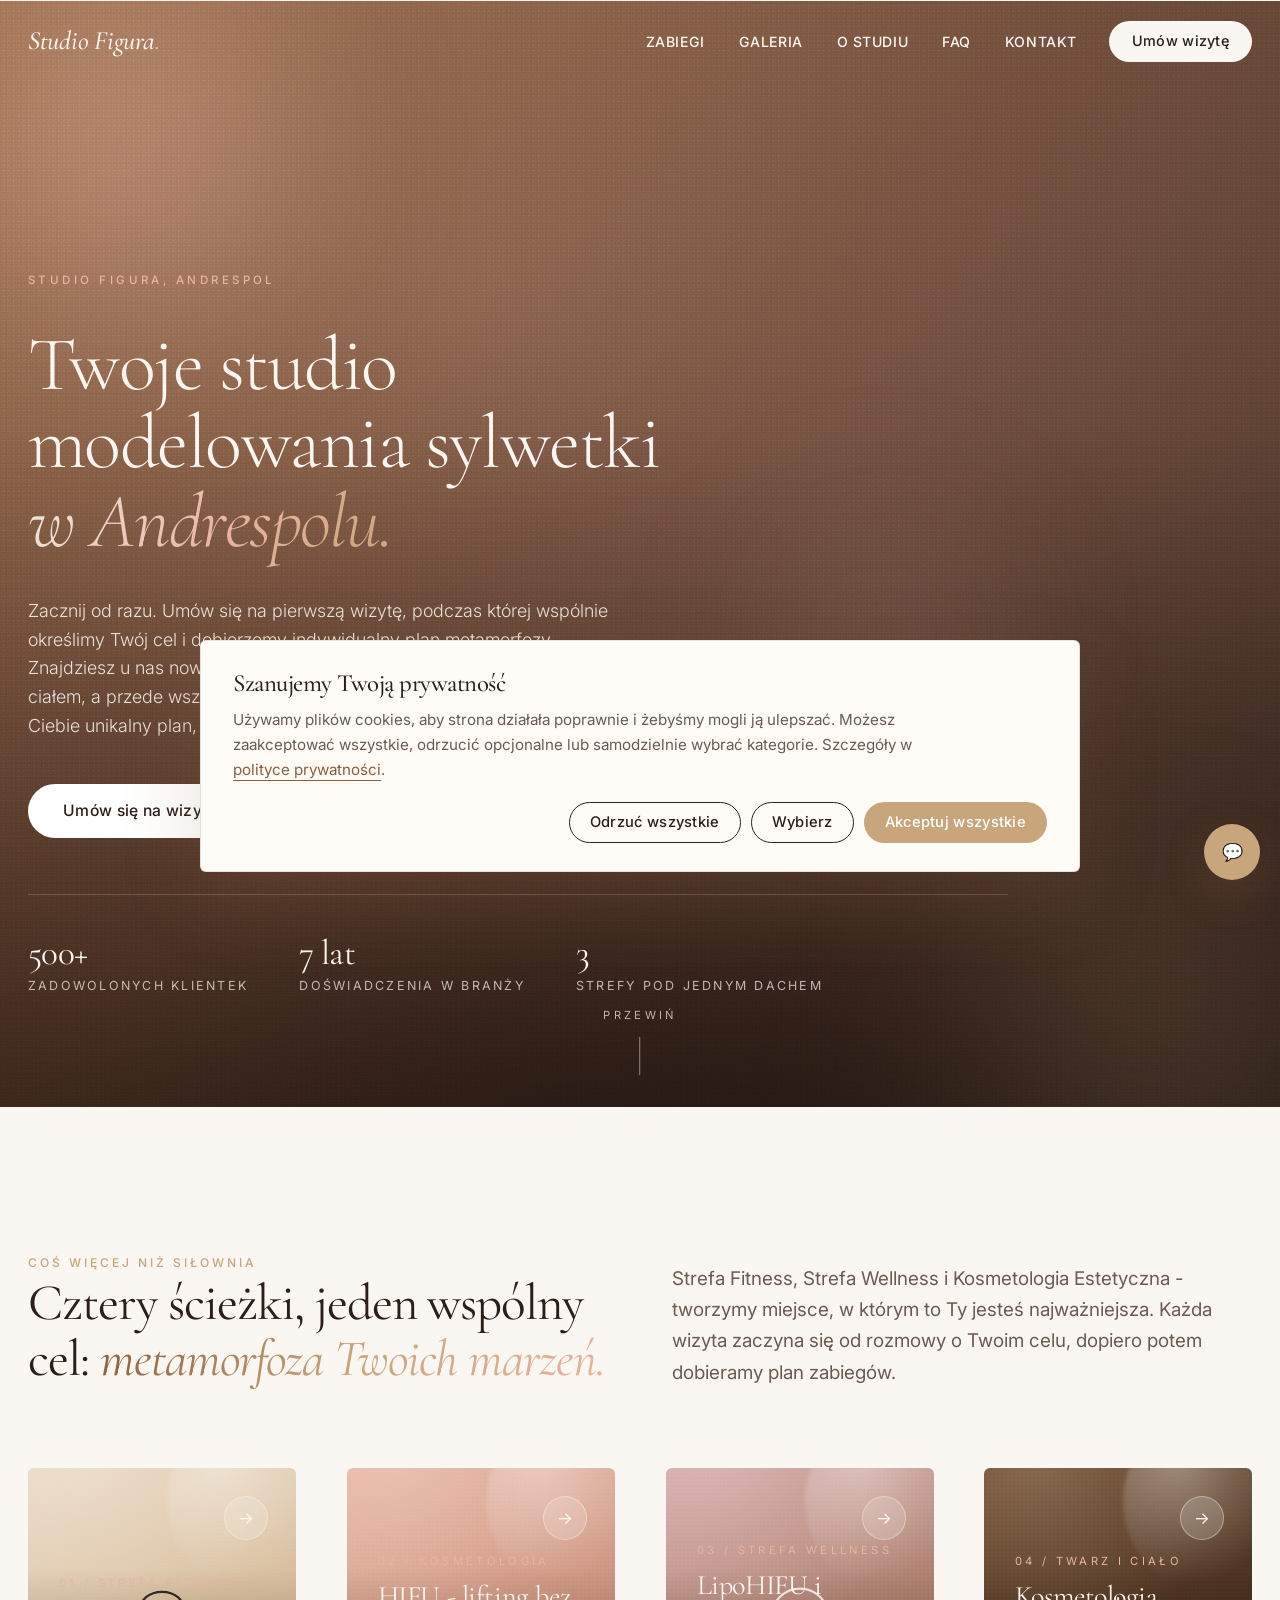
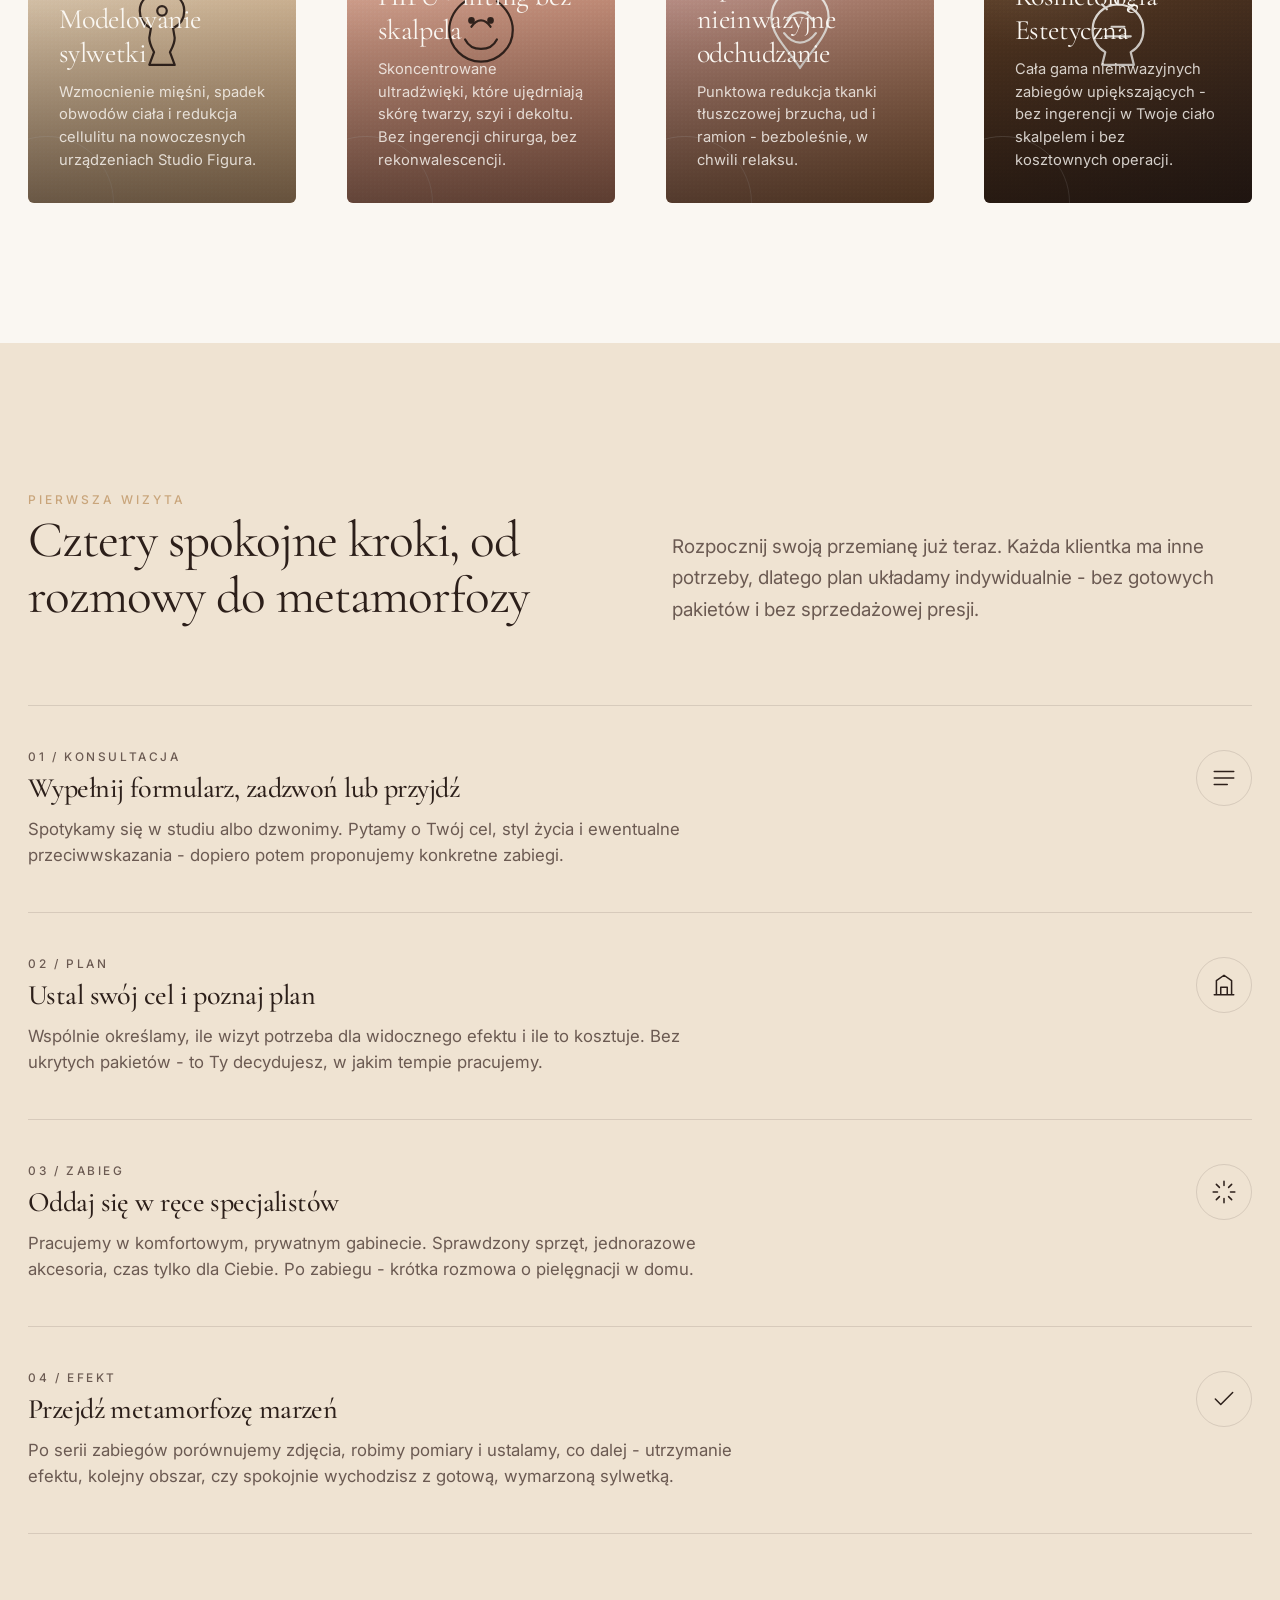
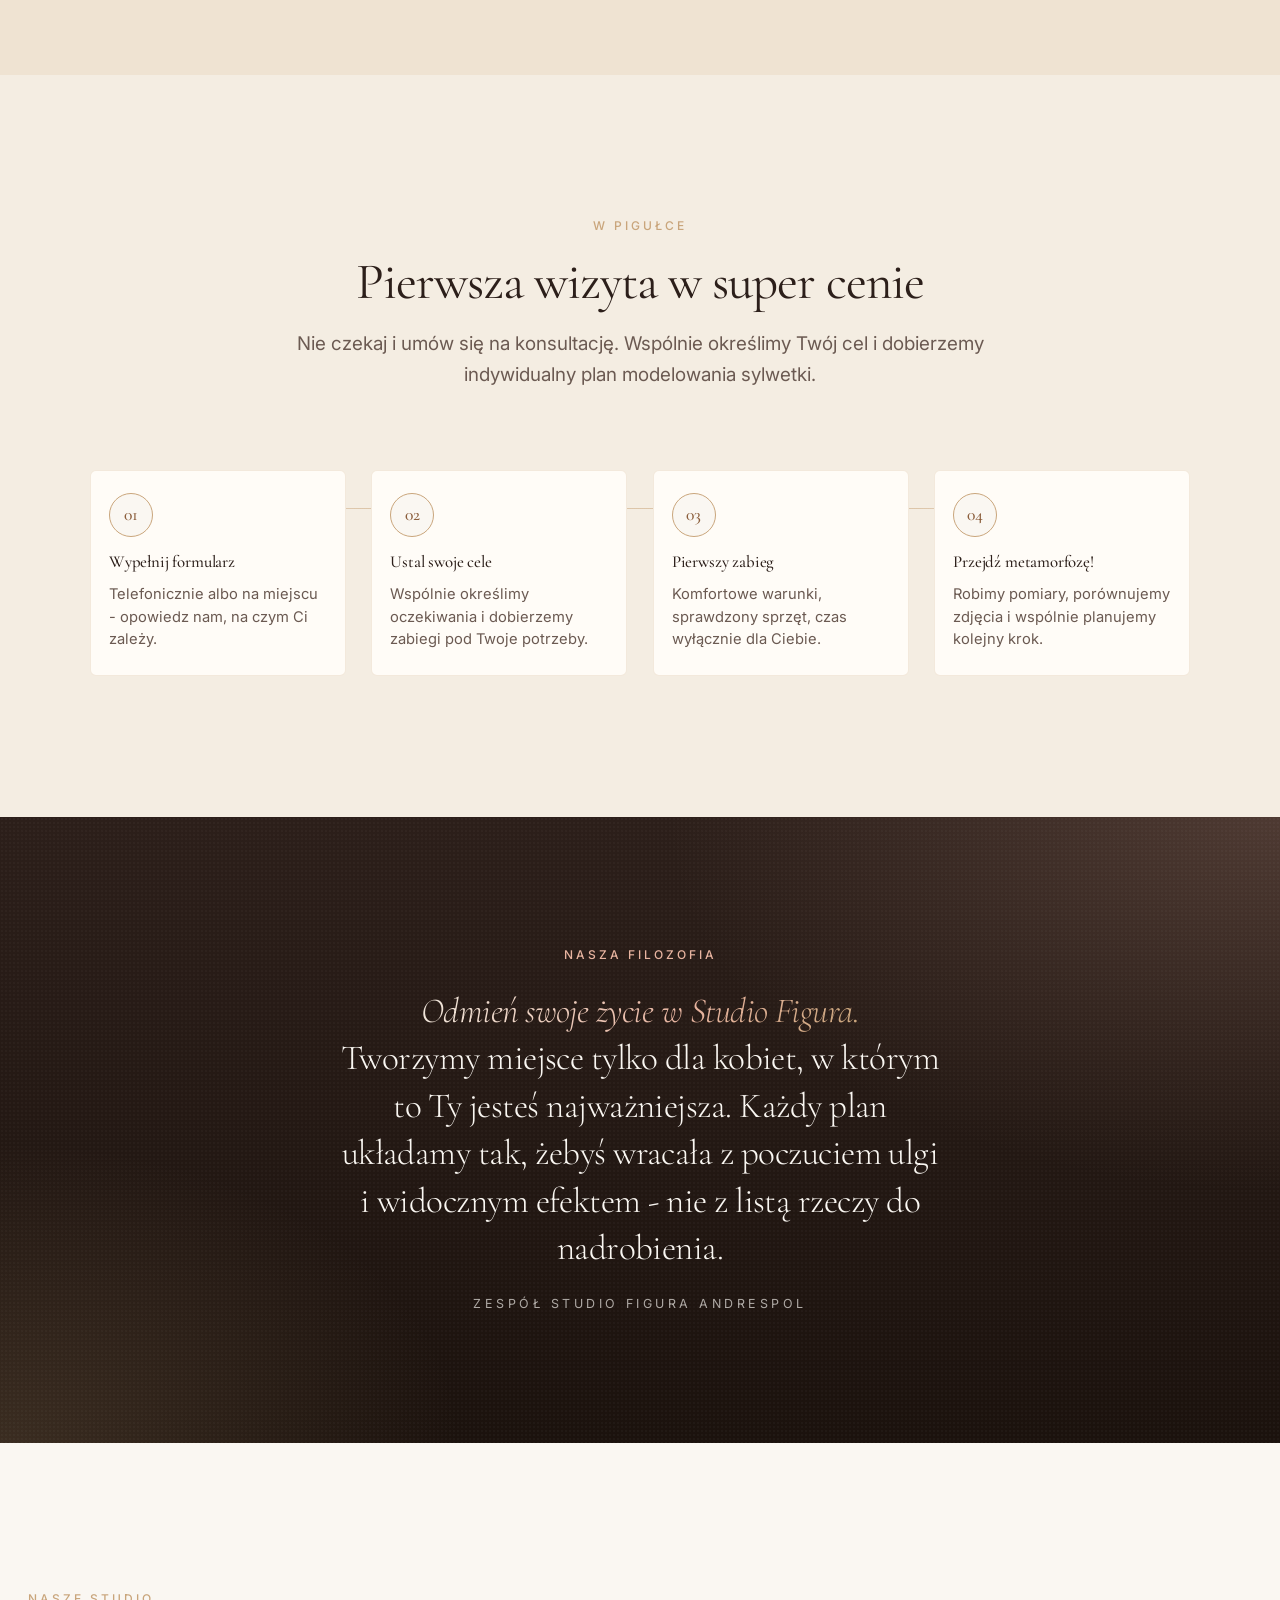
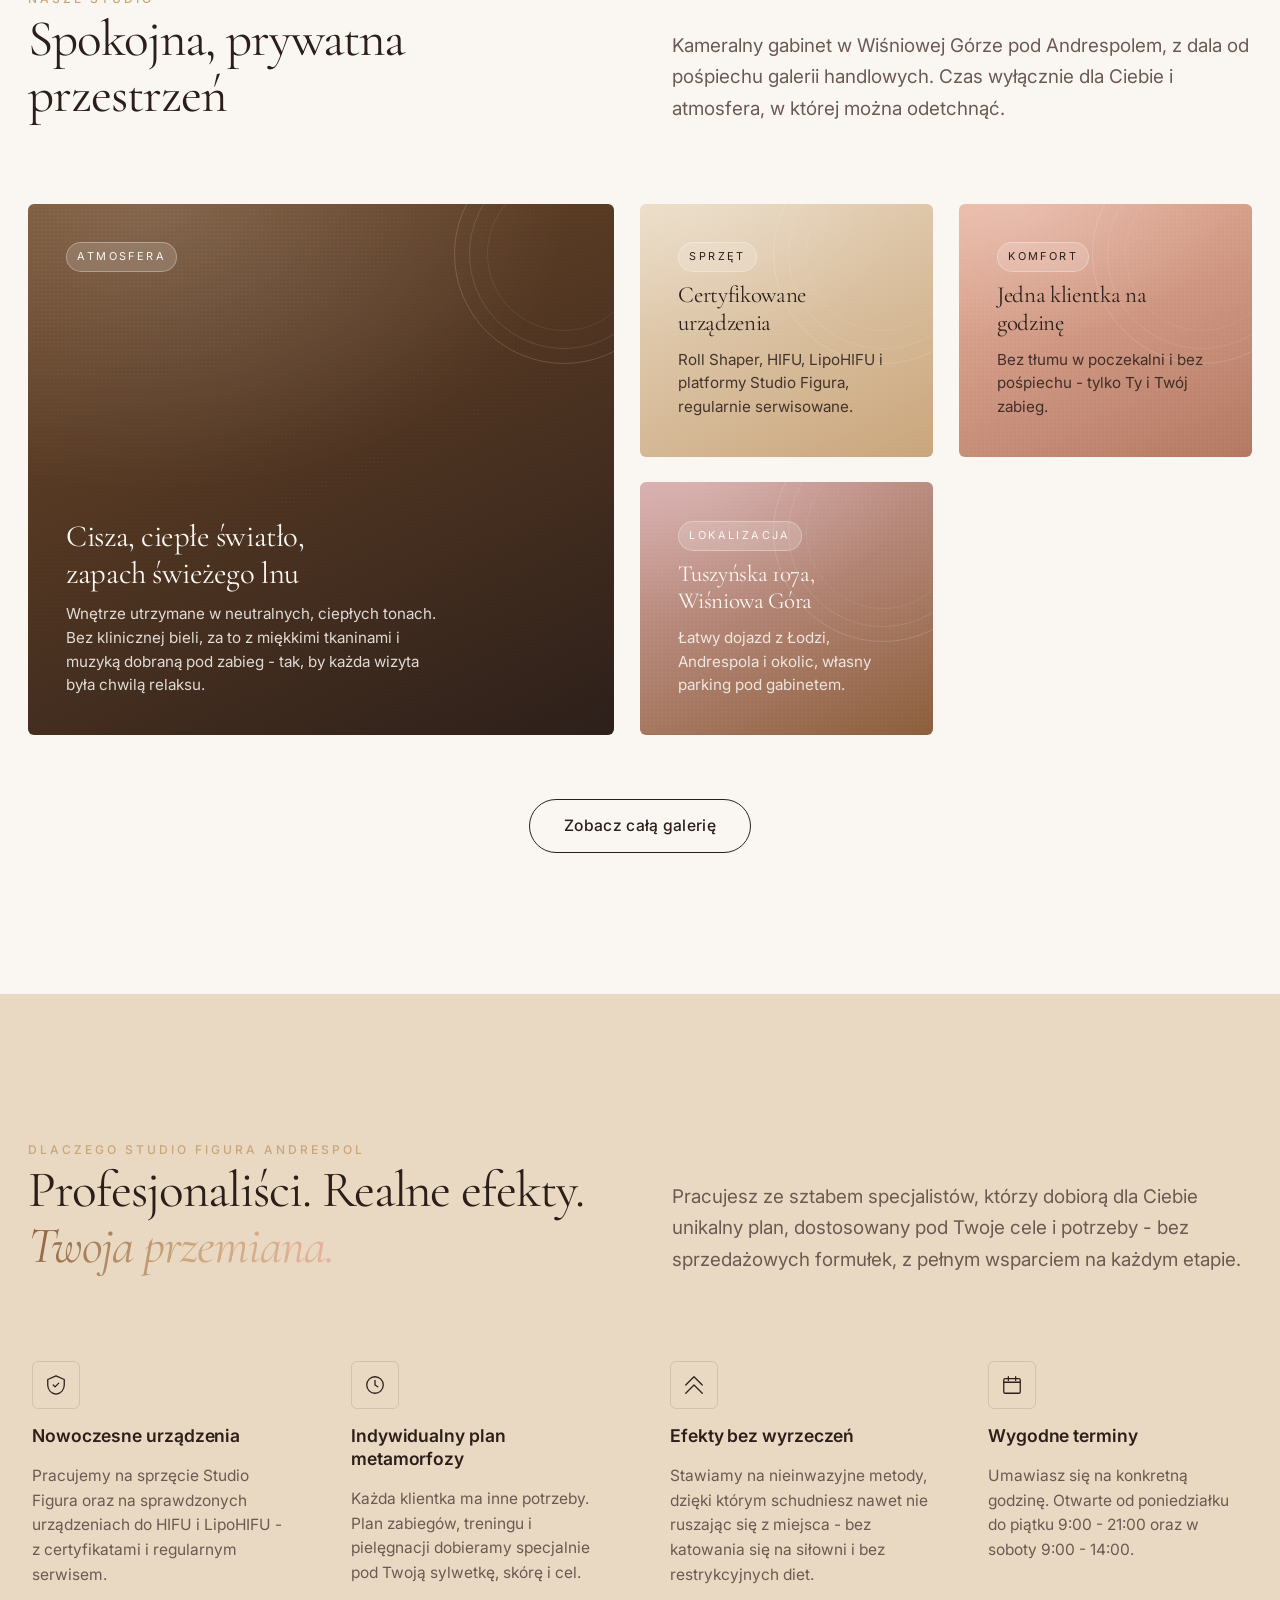
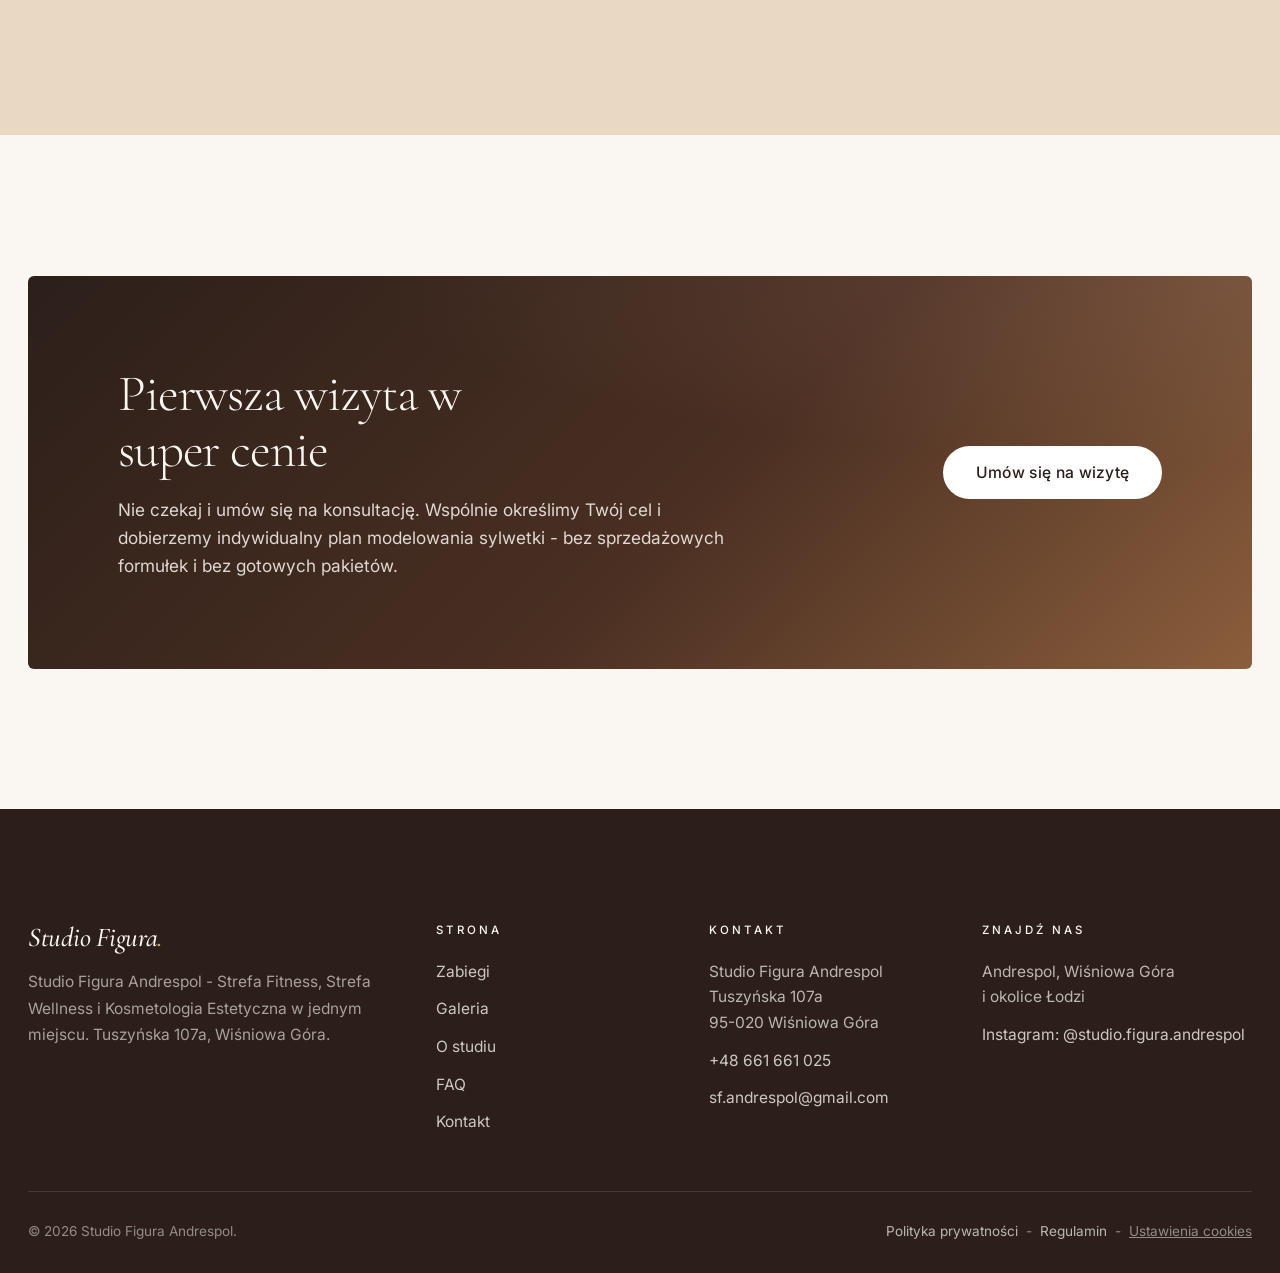
==== commit 8a414a92: "Rewrite index.html copy in Studio Figura "metamorfoza" style Agent-Logs-Url: https://github.com/kont" ====
--- a/index.html
+++ b/index.html
@@ -4,14 +4,14 @@
   <meta charset="UTF-8" />
   <script>document.documentElement.classList.add("js")</script>
   <meta name="viewport" content="width=device-width, initial-scale=1.0" />
-  <title>Studio Figura Andrespol | Modelowanie sylwetki, HIFU, kosmetologia estetyczna</title>
-  <meta name="description" content="Studio Figura Andrespol - nowoczesny gabinet łączący fitness, wellness i kosmetologię estetyczną. Zabiegi odmładzające, ujędrniające i wyszczuplające - HIFU, LipoHIFU, modelowanie sylwetki." />
+  <title>Studio Figura Andrespol | Twoje studio modelowania sylwetki</title>
+  <meta name="description" content="Studio Figura Andrespol - Strefa Fitness, Strefa Wellness i Kosmetologia Estetyczna w jednym miejscu. Wspólnie określimy Twój cel i dobierzemy indywidualny plan metamorfozy." />
   <meta name="theme-color" content="#C9A57B" />
   <meta property="og:type" content="website" />
   <meta property="og:locale" content="pl_PL" />
   <meta property="og:site_name" content="Studio Figura Andrespol" />
-  <meta property="og:title" content="Studio Figura Andrespol | Modelowanie sylwetki, HIFU, kosmetologia" />
-  <meta property="og:description" content="Nowoczesny gabinet łączący fitness, wellness i kosmetologię estetyczną - efekty bez wysiłku i wyrzeczeń." />
+  <meta property="og:title" content="Studio Figura Andrespol | Twoje studio modelowania sylwetki" />
+  <meta property="og:description" content="Strefa Fitness, Strefa Wellness i Kosmetologia Estetyczna - umów się na pierwszą wizytę i rozpocznij swoją metamorfozę." />
   <meta property="og:image" content="https://studiofigura-andrespol.pl/zdjecia/hero.jpg" />
   <meta property="og:image:width" content="1600" />
   <meta property="og:image:height" content="1067" />
@@ -51,8 +51,8 @@
   <meta name="author" content="Studio Figura Andrespol" />
   <link rel="canonical" href="https://studiofigura-andrespol.pl/" />
   <meta property="og:url" content="https://studiofigura-andrespol.pl/" />
-  <meta name="twitter:title" content="Studio Figura Andrespol | Modelowanie sylwetki, HIFU, kosmetologia estetyczna" />
-  <meta name="twitter:description" content="Nowoczesny gabinet łączący fitness, wellness i kosmetologię estetyczną - efekty bez wysiłku i wyrzeczeń." />
+  <meta name="twitter:title" content="Studio Figura Andrespol | Twoje studio modelowania sylwetki" />
+  <meta name="twitter:description" content="Strefa Fitness, Strefa Wellness i Kosmetologia Estetyczna - umów się na pierwszą wizytę i rozpocznij swoją metamorfozę." />
   <meta name="twitter:image" content="https://studiofigura-andrespol.pl/zdjecia/hero.jpg" />
   <link rel="alternate" hreflang="pl-PL" href="https://studiofigura-andrespol.pl/" />
   <link rel="alternate" hreflang="x-default" href="https://studiofigura-andrespol.pl/" />
@@ -134,16 +134,16 @@
     <div class="container">
       <div class="hero__inner">
         <span class="eyebrow hero__eyebrow reveal">Studio Figura, Andrespol</span>
-        <h1 class="reveal delay-1">Sylwetka, skóra<br/>i pewność siebie<br/><em>w jednym miejscu.</em></h1>
-        <p class="reveal delay-2">Kameralny gabinet w Wiśniowej Górze pod Łodzią. Łączymy modelowanie sylwetki, nieinwazyjny lifting HIFU i kosmetologię estetyczną w jednym, dobrze przemyślanym planie. Bez presji, bez gotowych pakietów, bez katowania się na siłowni.</p>
+        <h1 class="reveal delay-1">Twoje studio<br/>modelowania sylwetki<br/><em>w Andrespolu.</em></h1>
+        <p class="reveal delay-2">Zacznij od razu. Umów się na pierwszą wizytę, podczas której wspólnie określimy Twój cel i dobierzemy indywidualny plan metamorfozy. Znajdziesz u nas nowoczesne urządzenia wspomagające pracę nad całym ciałem, a przede wszystkim sztab profesjonalistów, którzy dobiorą dla Ciebie unikalny plan, dostosowany specjalnie pod Twoje potrzeby.</p>
         <div class="hero__cta reveal delay-3">
-          <a class="btn btn--light btn--lg" href="oferta.html">Zobacz zabiegi</a>
-          <a class="btn btn--ghost btn--lg" href="kontakt.html">Umów konsultację</a>
+          <a class="btn btn--light btn--lg" href="kontakt.html">Umów się na wizytę</a>
+          <a class="btn btn--ghost btn--lg" href="oferta.html">Poznaj naszą ofertę</a>
         </div>
         <ul class="hero__meta reveal delay-3" aria-label="Krótkie fakty o studiu">
           <li><strong>500+</strong><span>zadowolonych klientek</span></li>
           <li><strong>7 lat</strong><span>doświadczenia w branży</span></li>
-          <li><strong>4</strong><span>autorskie ścieżki zabiegów</span></li>
+          <li><strong>3</strong><span>strefy pod jednym dachem</span></li>
         </ul>
       </div>
     </div>
@@ -154,10 +154,10 @@
     <div class="container">
       <div class="section__head section__head--split reveal">
         <div>
-          <span class="eyebrow">Co robimy</span>
-          <h2>Cztery ścieżki, jeden wspólny cel: <em>czuć się dobrze we własnym ciele.</em></h2>
-        </div>
-        <p class="lead">Modelowanie sylwetki, nieinwazyjny lifting i kosmetologia estetyczna. Każda wizyta zaczyna się od rozmowy o Twoich oczekiwaniach. Reszta to nasza praca.</p>
+          <span class="eyebrow">Coś więcej niż siłownia</span>
+          <h2>Cztery ścieżki, jeden wspólny cel: <em>metamorfoza Twoich marzeń.</em></h2>
+        </div>
+        <p class="lead">Strefa Fitness, Strefa Wellness i Kosmetologia Estetyczna - tworzymy miejsce, w którym to Ty jesteś najważniejsza. Każda wizyta zaczyna się od rozmowy o Twoim celu, dopiero potem dobieramy plan zabiegów.</p>
       </div>
 
       <div class="grid grid-4 grid--wide tiles-illustrated" data-img-sync>
@@ -173,9 +173,9 @@
           <span class="service-tile__overlay" aria-hidden="true"></span>
           <span class="service-tile__arrow" aria-hidden="true"></span>
           <div class="service-tile__body">
-            <span class="service-tile__num">01 / Sylwetka</span>
+            <span class="service-tile__num">01 / Strefa Fitness</span>
             <h3>Modelowanie sylwetki</h3>
-            <p>Trening na urządzeniach Studio Figura, plus wsparcie nieinwazyjnymi zabiegami ujędrniającymi.</p>
+            <p>Wzmocnienie mięśni, spadek obwodów ciała i redukcja cellulitu na nowoczesnych urządzeniach Studio Figura.</p>
           </div>
         </a>
 
@@ -194,9 +194,9 @@
           <span class="service-tile__overlay" aria-hidden="true"></span>
           <span class="service-tile__arrow" aria-hidden="true"></span>
           <div class="service-tile__body">
-            <span class="service-tile__num">02 / HIFU</span>
-            <h3>HIFU, lifting bez skalpela</h3>
-            <p>Skoncentrowane ultradźwięki ujędrniające skórę twarzy, szyi i dekoltu. Bez rekonwalescencji.</p>
+            <span class="service-tile__num">02 / Kosmetologia</span>
+            <h3>HIFU - lifting bez skalpela</h3>
+            <p>Skoncentrowane ultradźwięki, które ujędrniają skórę twarzy, szyi i dekoltu. Bez ingerencji chirurga, bez rekonwalescencji.</p>
           </div>
         </a>
 
@@ -213,9 +213,9 @@
           <span class="service-tile__overlay" aria-hidden="true"></span>
           <span class="service-tile__arrow" aria-hidden="true"></span>
           <div class="service-tile__body">
-            <span class="service-tile__num">03 / LipoHIFU</span>
-            <h3>LipoHIFU</h3>
-            <p>Punktowa redukcja tkanki tłuszczowej i ujędrnienie skóry brzucha, ud i ramion.</p>
+            <span class="service-tile__num">03 / Strefa Wellness</span>
+            <h3>LipoHIFU i nieinwazyjne odchudzanie</h3>
+            <p>Punktowa redukcja tkanki tłuszczowej brzucha, ud i ramion - bezboleśnie, w chwili relaksu.</p>
           </div>
         </a>
 
@@ -233,9 +233,9 @@
           <span class="service-tile__overlay" aria-hidden="true"></span>
           <span class="service-tile__arrow" aria-hidden="true"></span>
           <div class="service-tile__body">
-            <span class="service-tile__num">04 / Twarz</span>
-            <h3>Kosmetologia estetyczna</h3>
-            <p>Zabiegi pielęgnacyjne, oczyszczające i odmładzające, dopasowane do potrzeb Twojej skóry.</p>
+            <span class="service-tile__num">04 / Twarz i ciało</span>
+            <h3>Kosmetologia Estetyczna</h3>
+            <p>Cała gama nieinwazyjnych zabiegów upiększających - bez ingerencji w Twoje ciało skalpelem i bez kosztownych operacji.</p>
           </div>
         </a>
       </div>
@@ -246,18 +246,18 @@
     <div class="container">
       <div class="section__head section__head--split reveal">
         <div>
-          <span class="eyebrow">Jak wygląda wizyta</span>
-          <h2>Cztery spokojne kroki, od rozmowy do efektu</h2>
-        </div>
-        <p class="lead">Bez presji i bez sprzedażowych pakietów. Najpierw rozmawiamy o tym, na czym Ci zależy, dopiero potem dobieramy zabiegi.</p>
+          <span class="eyebrow">Pierwsza wizyta</span>
+          <h2>Cztery spokojne kroki, od rozmowy do metamorfozy</h2>
+        </div>
+        <p class="lead">Rozpocznij swoją przemianę już teraz. Każda klientka ma inne potrzeby, dlatego plan układamy indywidualnie - bez gotowych pakietów i bez sprzedażowej presji.</p>
       </div>
 
       <div class="steps">
         <article class="step reveal">
           <span class="step__num">01 / Konsultacja</span>
           <div class="step__body">
-            <h3>Konsultacja i analiza potrzeb</h3>
-            <p>Spotykamy się w studiu albo dzwonimy. Pytamy o Twój cel, styl życia, ewentualne przeciwwskazania. Dopiero potem proponujemy konkretne zabiegi.</p>
+            <h3>Wypełnij formularz, zadzwoń lub przyjdź</h3>
+            <p>Spotykamy się w studiu albo dzwonimy. Pytamy o Twój cel, styl życia i ewentualne przeciwwskazania - dopiero potem proponujemy konkretne zabiegi.</p>
           </div>
           <span class="step__icon" aria-hidden="true">
             <svg viewBox="0 0 24 24" fill="none" stroke="currentColor" stroke-width="1.4" stroke-linecap="round" stroke-linejoin="round"><path d="M3 12h18M3 6h18M3 18h12"/></svg>
@@ -266,8 +266,8 @@
         <article class="step reveal">
           <span class="step__num">02 / Plan</span>
           <div class="step__body">
-            <h3>Plan zabiegów i wycena</h3>
-            <p>Pokazujemy, ile wizyt potrzeba dla widocznego efektu i ile to kosztuje. Bez ukrytych pakietów - decydujesz, w jakim tempie pracujemy.</p>
+            <h3>Ustal swój cel i poznaj plan</h3>
+            <p>Wspólnie określamy, ile wizyt potrzeba dla widocznego efektu i ile to kosztuje. Bez ukrytych pakietów - to Ty decydujesz, w jakim tempie pracujemy.</p>
           </div>
           <span class="step__icon" aria-hidden="true">
             <svg viewBox="0 0 24 24" fill="none" stroke="currentColor" stroke-width="1.4" stroke-linecap="round" stroke-linejoin="round"><path d="M3 21h18M5 21V8l7-5 7 5v13M9 21v-7h6v7"/></svg>
@@ -276,7 +276,7 @@
         <article class="step reveal">
           <span class="step__num">03 / Zabieg</span>
           <div class="step__body">
-            <h3>Zabieg w studiu</h3>
+            <h3>Oddaj się w ręce specjalistów</h3>
             <p>Pracujemy w komfortowym, prywatnym gabinecie. Sprawdzony sprzęt, jednorazowe akcesoria, czas tylko dla Ciebie. Po zabiegu - krótka rozmowa o pielęgnacji w domu.</p>
           </div>
           <span class="step__icon" aria-hidden="true">
@@ -286,8 +286,8 @@
         <article class="step reveal">
           <span class="step__num">04 / Efekt</span>
           <div class="step__body">
-            <h3>Efekt i kontrola</h3>
-            <p>Po serii zabiegów porównujemy zdjęcia, robimy pomiary i ustalamy, co dalej - utrzymanie, kolejny obszar, czy spokojnie wychodzisz z efektem.</p>
+            <h3>Przejdź metamorfozę marzeń</h3>
+            <p>Po serii zabiegów porównujemy zdjęcia, robimy pomiary i ustalamy, co dalej - utrzymanie efektu, kolejny obszar, czy spokojnie wychodzisz z gotową, wymarzoną sylwetką.</p>
           </div>
           <span class="step__icon" aria-hidden="true">
             <svg viewBox="0 0 24 24" fill="none" stroke="currentColor" stroke-width="1.4" stroke-linecap="round" stroke-linejoin="round"><path d="M20 6L9 17l-5-5"/></svg>
@@ -301,20 +301,20 @@
     <div class="container">
       <div class="section__head section__head--center reveal">
         <span class="eyebrow">W pigułce</span>
-        <h2>Jak wygląda pierwsza wizyta</h2>
-        <p class="lead">Cztery proste kroki, od krótkiej konsultacji po pierwsze efekty. Zero presji, zero ukrytych kosztów.</p>
+        <h2>Pierwsza wizyta w super cenie</h2>
+        <p class="lead">Nie czekaj i umów się na konsultację. Wspólnie określimy Twój cel i dobierzemy indywidualny plan modelowania sylwetki.</p>
       </div>
 
       <ol class="journey reveal" aria-label="Etapy pierwszej wizyty">
         <li class="journey__step">
           <span class="journey__num">01</span>
-          <h4>Krótka rozmowa</h4>
-          <p>Telefonicznie albo na miejscu, ustalamy cel i Twoje preferencje.</p>
+          <h4>Wypełnij formularz</h4>
+          <p>Telefonicznie albo na miejscu - opowiedz nam, na czym Ci zależy.</p>
         </li>
         <li class="journey__step">
           <span class="journey__num">02</span>
-          <h4>Analiza i plan</h4>
-          <p>Dobieramy zabiegi pod Twoje potrzeby, pokazujemy realny czas i koszt.</p>
+          <h4>Ustal swoje cele</h4>
+          <p>Wspólnie określimy oczekiwania i dobierzemy zabiegi pod Twoje potrzeby.</p>
         </li>
         <li class="journey__step">
           <span class="journey__num">03</span>
@@ -323,7 +323,7 @@
         </li>
         <li class="journey__step">
           <span class="journey__num">04</span>
-          <h4>Efekty i kontrola</h4>
+          <h4>Przejdź metamorfozę!</h4>
           <p>Robimy pomiary, porównujemy zdjęcia i wspólnie planujemy kolejny krok.</p>
         </li>
       </ol>
@@ -335,9 +335,9 @@
       <div class="moodband__inner reveal">
         <span class="eyebrow">Nasza filozofia</span>
         <p class="moodband__quote">
-          <em>Piękno bez presji.</em><br/>
-          Wierzymy, że dobre samopoczucie zaczyna się od rozmowy, a nie od cennika.
-          Każdy plan układamy tak, żebyś wracała z poczuciem ulgi, nie z listą rzeczy do nadrobienia.
+          <em>Odmień swoje życie w Studio Figura.</em><br/>
+          Tworzymy miejsce tylko dla kobiet, w którym to Ty jesteś najważniejsza.
+          Każdy plan układamy tak, żebyś wracała z poczuciem ulgi i widocznym efektem - nie z listą rzeczy do nadrobienia.
         </p>
         <span class="moodband__sig">Zespół Studio Figura Andrespol</span>
       </div>
@@ -348,29 +348,29 @@
     <div class="container">
       <div class="section__head section__head--split reveal">
         <div>
-          <span class="eyebrow">Wnętrze studia</span>
+          <span class="eyebrow">Nasze studio</span>
           <h2>Spokojna, prywatna przestrzeń</h2>
         </div>
-        <p class="lead">Kameralny gabinet w Wiśniowej Górze pod Andrespolem, z dala od pośpiechu galerii handlowych. Każda wizyta tylko dla jednej osoby.</p>
+        <p class="lead">Kameralny gabinet w Wiśniowej Górze pod Andrespolem, z dala od pośpiechu galerii handlowych. Czas wyłącznie dla Ciebie i atmosfera, w której można odetchnąć.</p>
       </div>
 
       <div class="brand-grid reveal">
         <article class="brand-card brand-card--lg" data-tone="mocha">
           <span class="brand-card__chip">Atmosfera</span>
           <h3>Cisza, ciepłe światło, zapach świeżego lnu</h3>
-          <p>Wnętrze utrzymane w neutralnych, ciepłych tonach. Bez klinicznej bieli, za to z miękkimi tkaninami i muzyką dobraną pod zabieg.</p>
+          <p>Wnętrze utrzymane w neutralnych, ciepłych tonach. Bez klinicznej bieli, za to z miękkimi tkaninami i muzyką dobraną pod zabieg - tak, by każda wizyta była chwilą relaksu.</p>
           <span class="brand-card__deco" aria-hidden="true"></span>
         </article>
         <article class="brand-card" data-tone="sand">
           <span class="brand-card__chip">Sprzęt</span>
           <h3>Certyfikowane urządzenia</h3>
-          <p>HIFU, LipoHIFU i platformy Studio Figura, regularnie serwisowane.</p>
+          <p>Roll Shaper, HIFU, LipoHIFU i platformy Studio Figura, regularnie serwisowane.</p>
           <span class="brand-card__deco" aria-hidden="true"></span>
         </article>
         <article class="brand-card" data-tone="rose">
           <span class="brand-card__chip">Komfort</span>
           <h3>Jedna klientka na godzinę</h3>
-          <p>Bez tłumu w poczekalni i bez pośpiechu, czas tylko dla Ciebie.</p>
+          <p>Bez tłumu w poczekalni i bez pośpiechu - tylko Ty i Twój zabieg.</p>
           <span class="brand-card__deco" aria-hidden="true"></span>
         </article>
         <article class="brand-card" data-tone="champagne">
@@ -391,32 +391,32 @@
     <div class="container">
       <div class="section__head section__head--split reveal">
         <div>
-          <span class="eyebrow">Dlaczego Studio Figura</span>
-          <h2>Konkretni ludzie. Realne efekty.</h2>
-        </div>
-        <p class="lead">Pracujesz z osobami, które robią ten zawód na co dzień. Bez sprzedażowych formułek, z czasem tylko dla Ciebie.</p>
+          <span class="eyebrow">Dlaczego Studio Figura Andrespol</span>
+          <h2>Profesjonaliści. Realne efekty. <em>Twoja przemiana.</em></h2>
+        </div>
+        <p class="lead">Pracujesz ze sztabem specjalistów, którzy dobiorą dla Ciebie unikalny plan, dostosowany pod Twoje cele i potrzeby - bez sprzedażowych formułek, z pełnym wsparciem na każdym etapie.</p>
       </div>
 
       <div class="grid grid-4 grid--wide">
         <div class="feature reveal">
           <div class="feature__icon" aria-hidden="true"><svg viewBox="0 0 24 24" fill="none" stroke="currentColor" stroke-width="1.4" stroke-linecap="round" stroke-linejoin="round"><path d="M12 2l9 4v6c0 5-3.5 9-9 10-5.5-1-9-5-9-10V6l9-4z"/><path d="M9 12l2 2 4-4"/></svg></div>
-          <h4>Sprawdzony sprzęt</h4>
-          <p>Pracujemy na urządzeniach Studio Figura oraz na sprawdzonym sprzęcie do HIFU i LipoHIFU - z certyfikatami i regularnym serwisem.</p>
+          <h4>Nowoczesne urządzenia</h4>
+          <p>Pracujemy na sprzęcie Studio Figura oraz na sprawdzonych urządzeniach do HIFU i LipoHIFU - z certyfikatami i regularnym serwisem.</p>
         </div>
         <div class="feature reveal delay-1">
           <div class="feature__icon" aria-hidden="true"><svg viewBox="0 0 24 24" fill="none" stroke="currentColor" stroke-width="1.4" stroke-linecap="round" stroke-linejoin="round"><circle cx="12" cy="12" r="9"/><path d="M12 7v5l3 2"/></svg></div>
-          <h4>Indywidualne podejście</h4>
-          <p>Każdy plan zabiegów dobieramy do Twojej sylwetki, skóry i celu. Nie sprzedajemy gotowych pakietów na siłę.</p>
+          <h4>Indywidualny plan metamorfozy</h4>
+          <p>Każda klientka ma inne potrzeby. Plan zabiegów, treningu i pielęgnacji dobieramy specjalnie pod Twoją sylwetkę, skórę i cel.</p>
         </div>
         <div class="feature reveal delay-2">
           <div class="feature__icon" aria-hidden="true"><svg viewBox="0 0 24 24" fill="none" stroke="currentColor" stroke-width="1.4" stroke-linecap="round" stroke-linejoin="round"><path d="M3 21l9-9 9 9"/><path d="M3 12l9-9 9 9"/></svg></div>
           <h4>Efekty bez wyrzeczeń</h4>
-          <p>Stawiamy na nieinwazyjne metody, które dają widoczne efekty bez katowania się na siłowni i bez restrykcyjnych diet.</p>
+          <p>Stawiamy na nieinwazyjne metody, dzięki którym schudniesz nawet nie ruszając się z miejsca - bez katowania się na siłowni i bez restrykcyjnych diet.</p>
         </div>
         <div class="feature reveal delay-3">
           <div class="feature__icon" aria-hidden="true"><svg viewBox="0 0 24 24" fill="none" stroke="currentColor" stroke-width="1.4" stroke-linecap="round" stroke-linejoin="round"><rect x="3" y="5" width="18" height="16" rx="1.5"/><path d="M3 9h18M8 3v4M16 3v4"/></svg></div>
           <h4>Wygodne terminy</h4>
-          <p>Umawiasz się na konkretną godzinę. Przyjmujemy też wieczorami i w soboty - dopasowujemy się do Twojego grafiku.</p>
+          <p>Umawiasz się na konkretną godzinę. Otwarte od poniedziałku do piątku 9:00 - 21:00 oraz w soboty 9:00 - 14:00.</p>
         </div>
       </div>
     </div>
@@ -426,10 +426,10 @@
     <div class="container">
       <div class="cta-banner reveal">
         <div>
-          <h2>Porozmawiajmy o Twoim celu</h2>
-          <p>Pierwsza rozmowa jest bezpłatna. Opowiesz, na czym Ci zależy, a my podpowiemy, od czego zacząć i czy w ogóle warto. Bez sprzedażowych formułek i bez gotowych pakietów.</p>
-        </div>
-        <a class="btn btn--light btn--lg" href="kontakt.html">Umów konsultację</a>
+          <h2>Pierwsza wizyta w super cenie</h2>
+          <p>Nie czekaj i umów się na konsultację. Wspólnie określimy Twój cel i dobierzemy indywidualny plan modelowania sylwetki - bez sprzedażowych formułek i bez gotowych pakietów.</p>
+        </div>
+        <a class="btn btn--light btn--lg" href="kontakt.html">Umów się na wizytę</a>
       </div>
     </div>
   </section>
@@ -439,7 +439,7 @@
       <div class="footer__top">
         <div class="footer__brand">
           <span class="nav__logo-mark">Studio Figura<span class="nav__logo-dot" aria-hidden="true">.</span></span>
-          <p>Studio Figura Andrespol - fitness, wellness i kosmetologia estetyczna w jednym miejscu. Tuszyńska 107a, Wiśniowa Góra.</p>
+          <p>Studio Figura Andrespol - Strefa Fitness, Strefa Wellness i Kosmetologia Estetyczna w jednym miejscu. Tuszyńska 107a, Wiśniowa Góra.</p>
         </div>
         <div class="footer__col">
           <h5>Strona</h5>
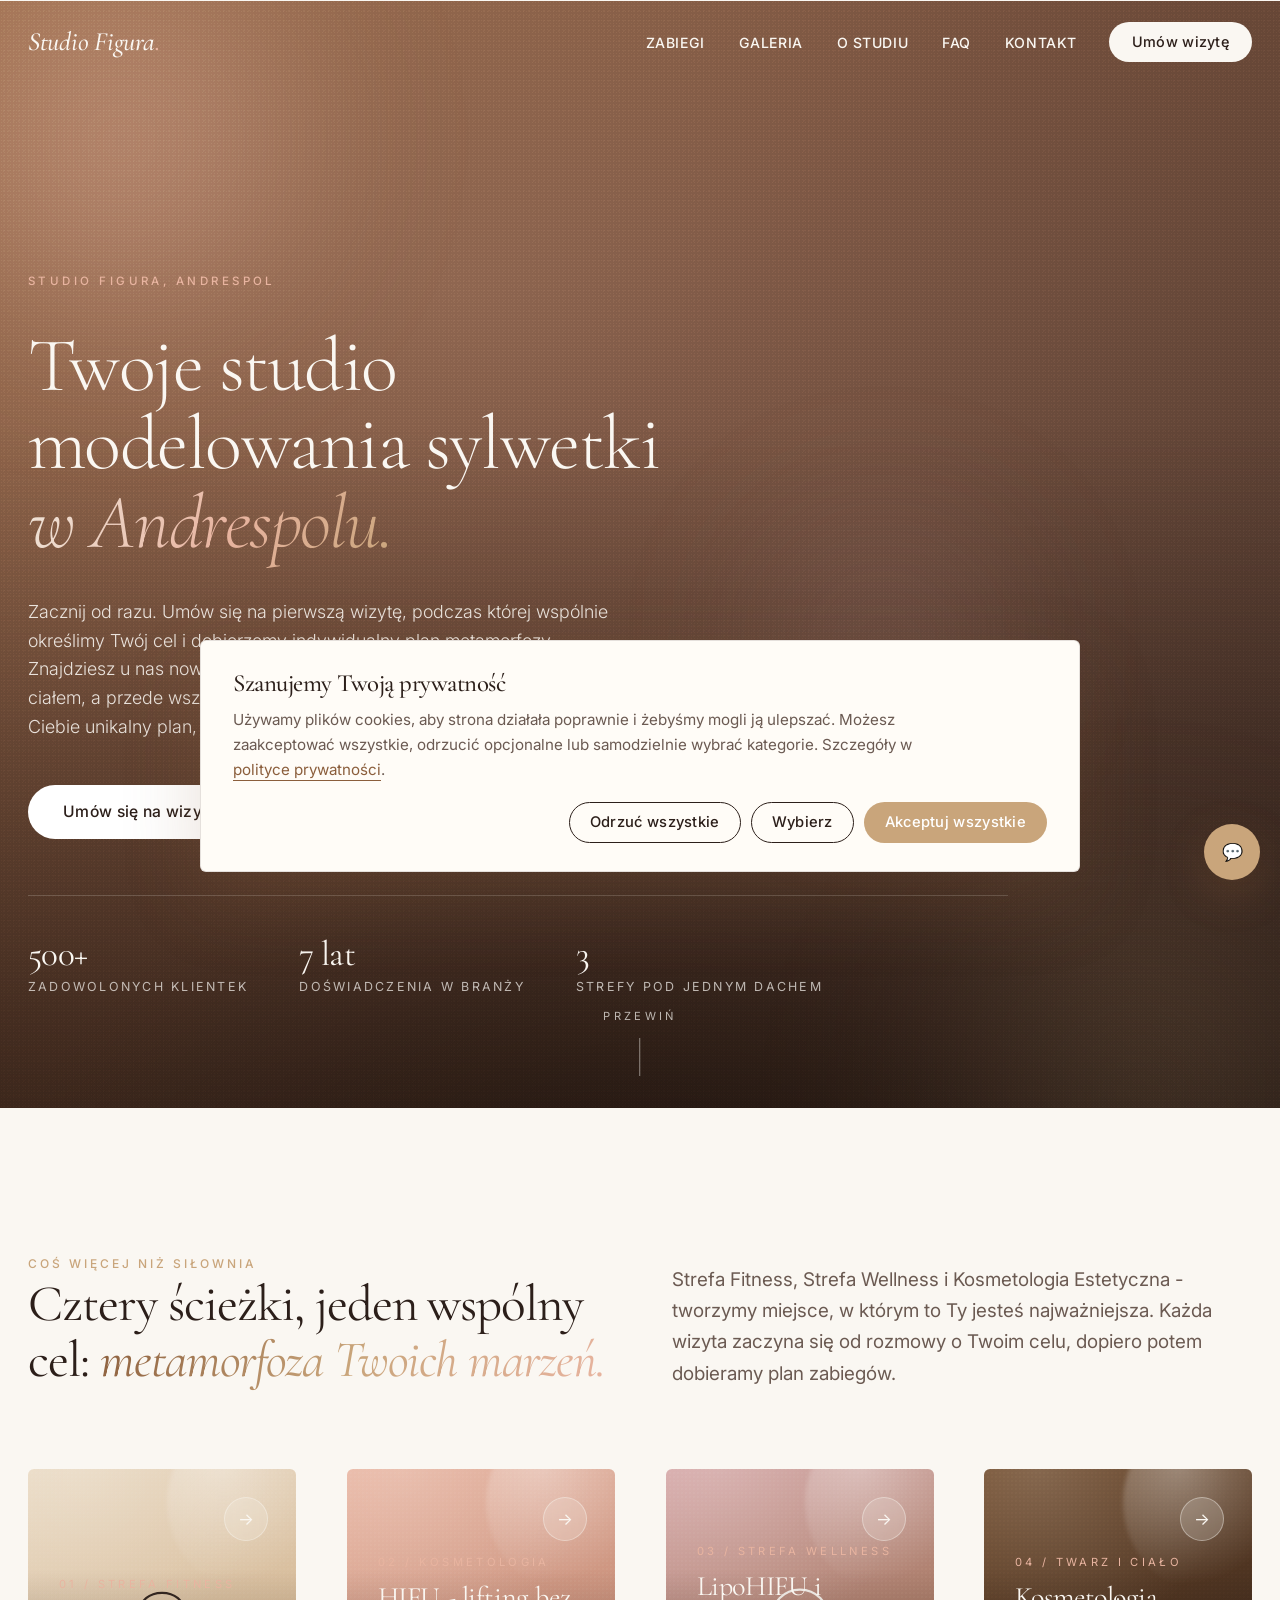
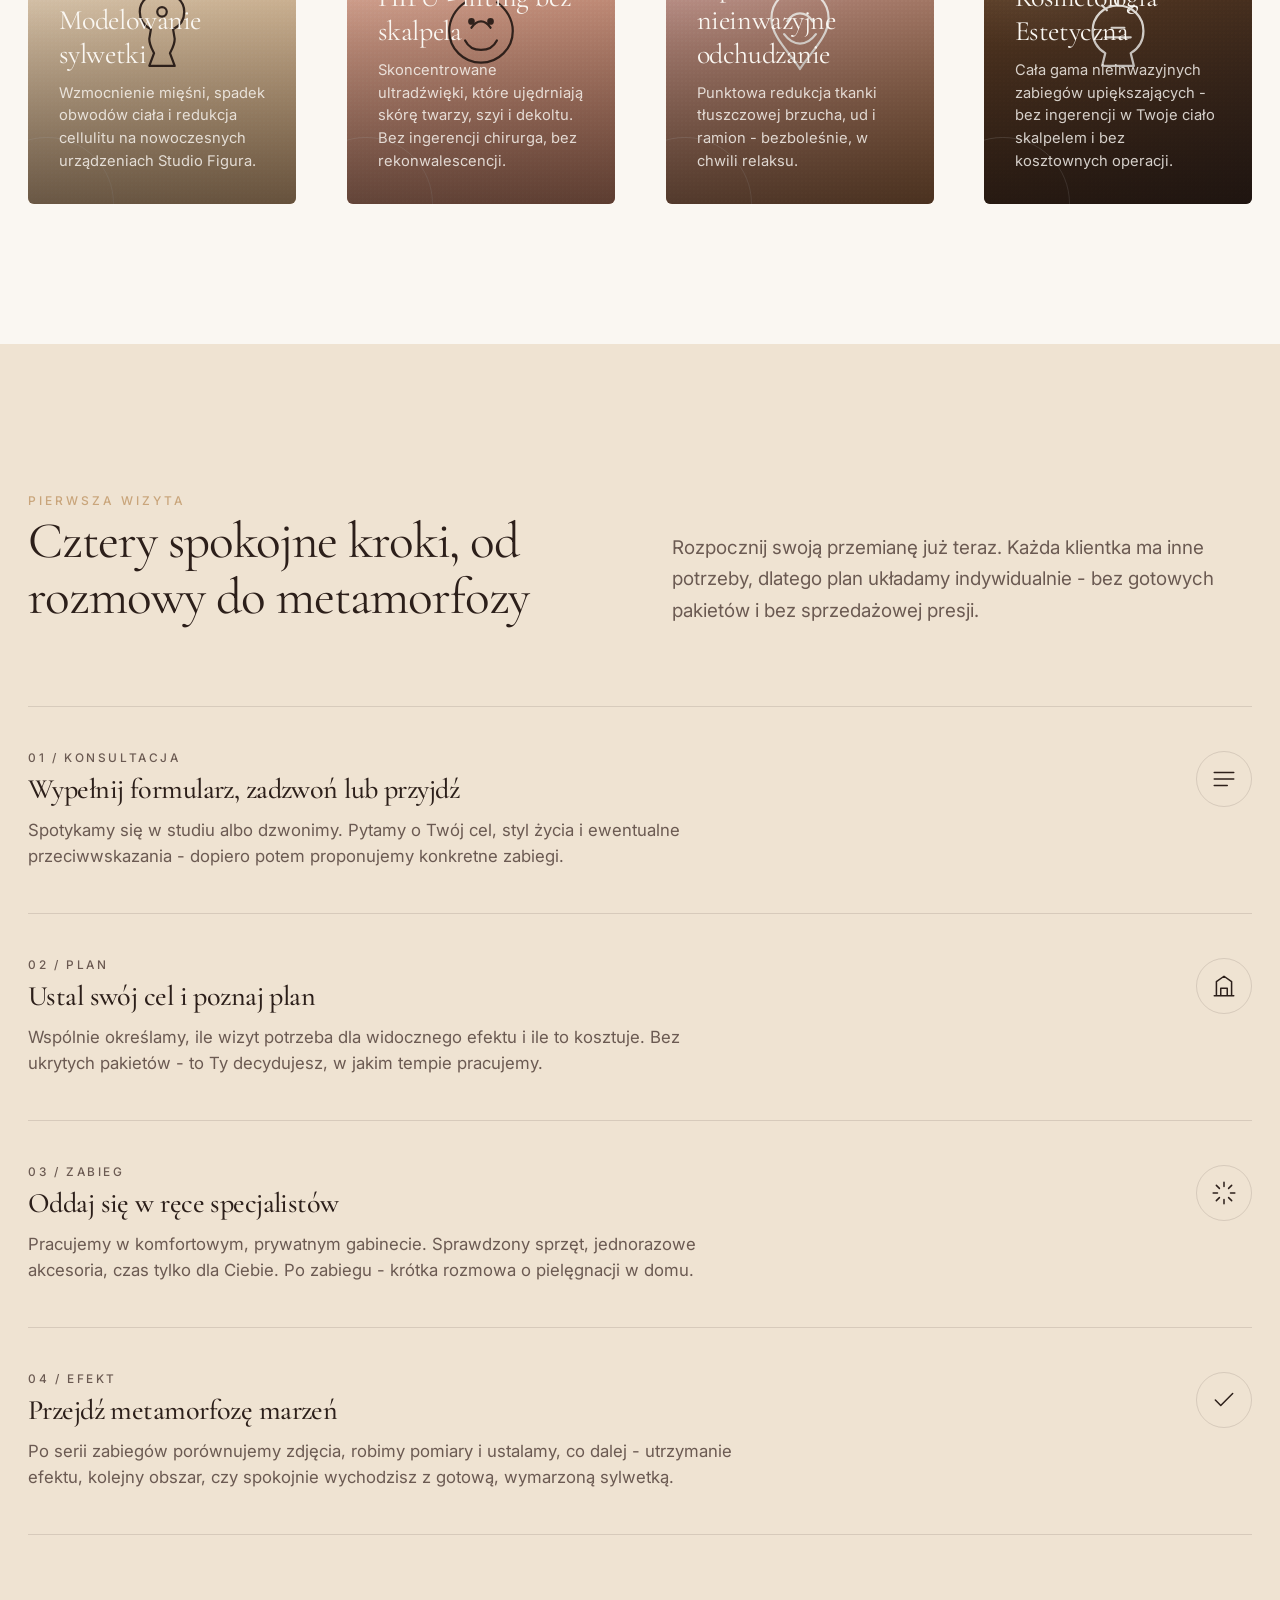
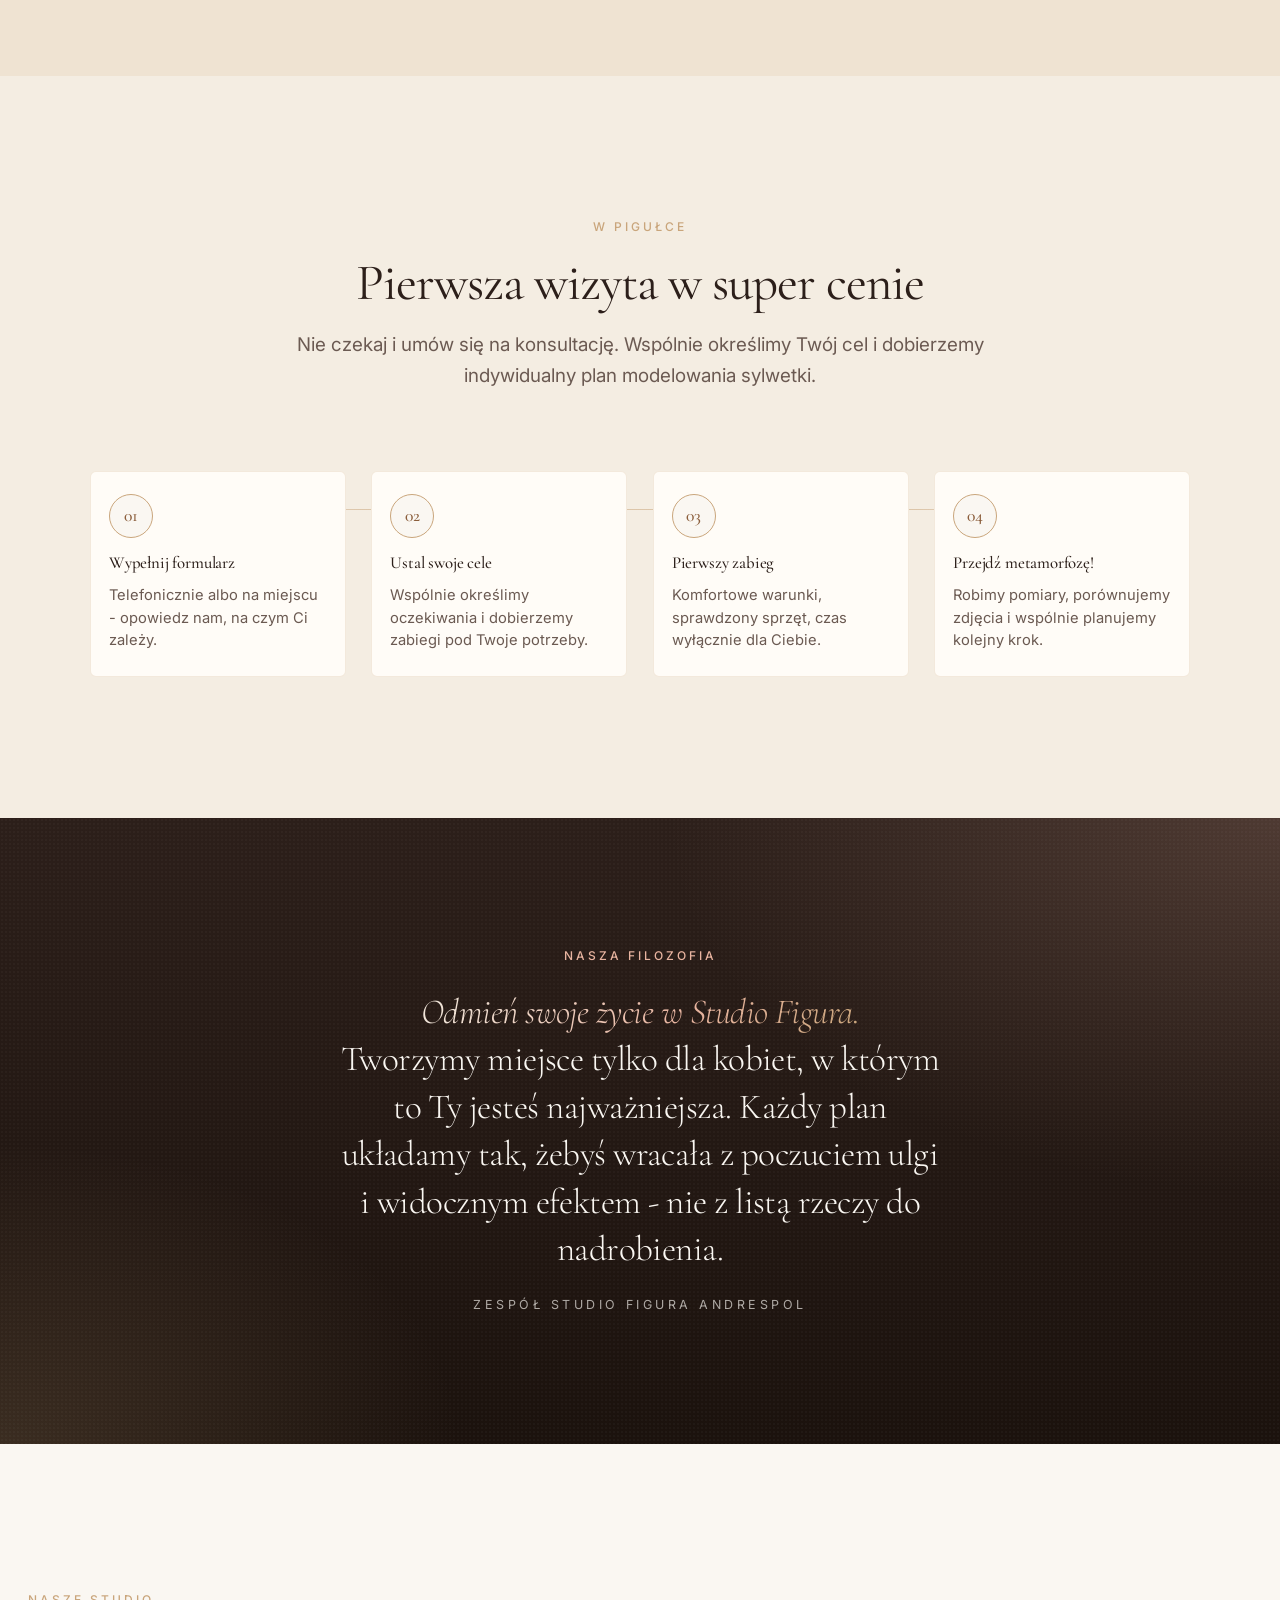
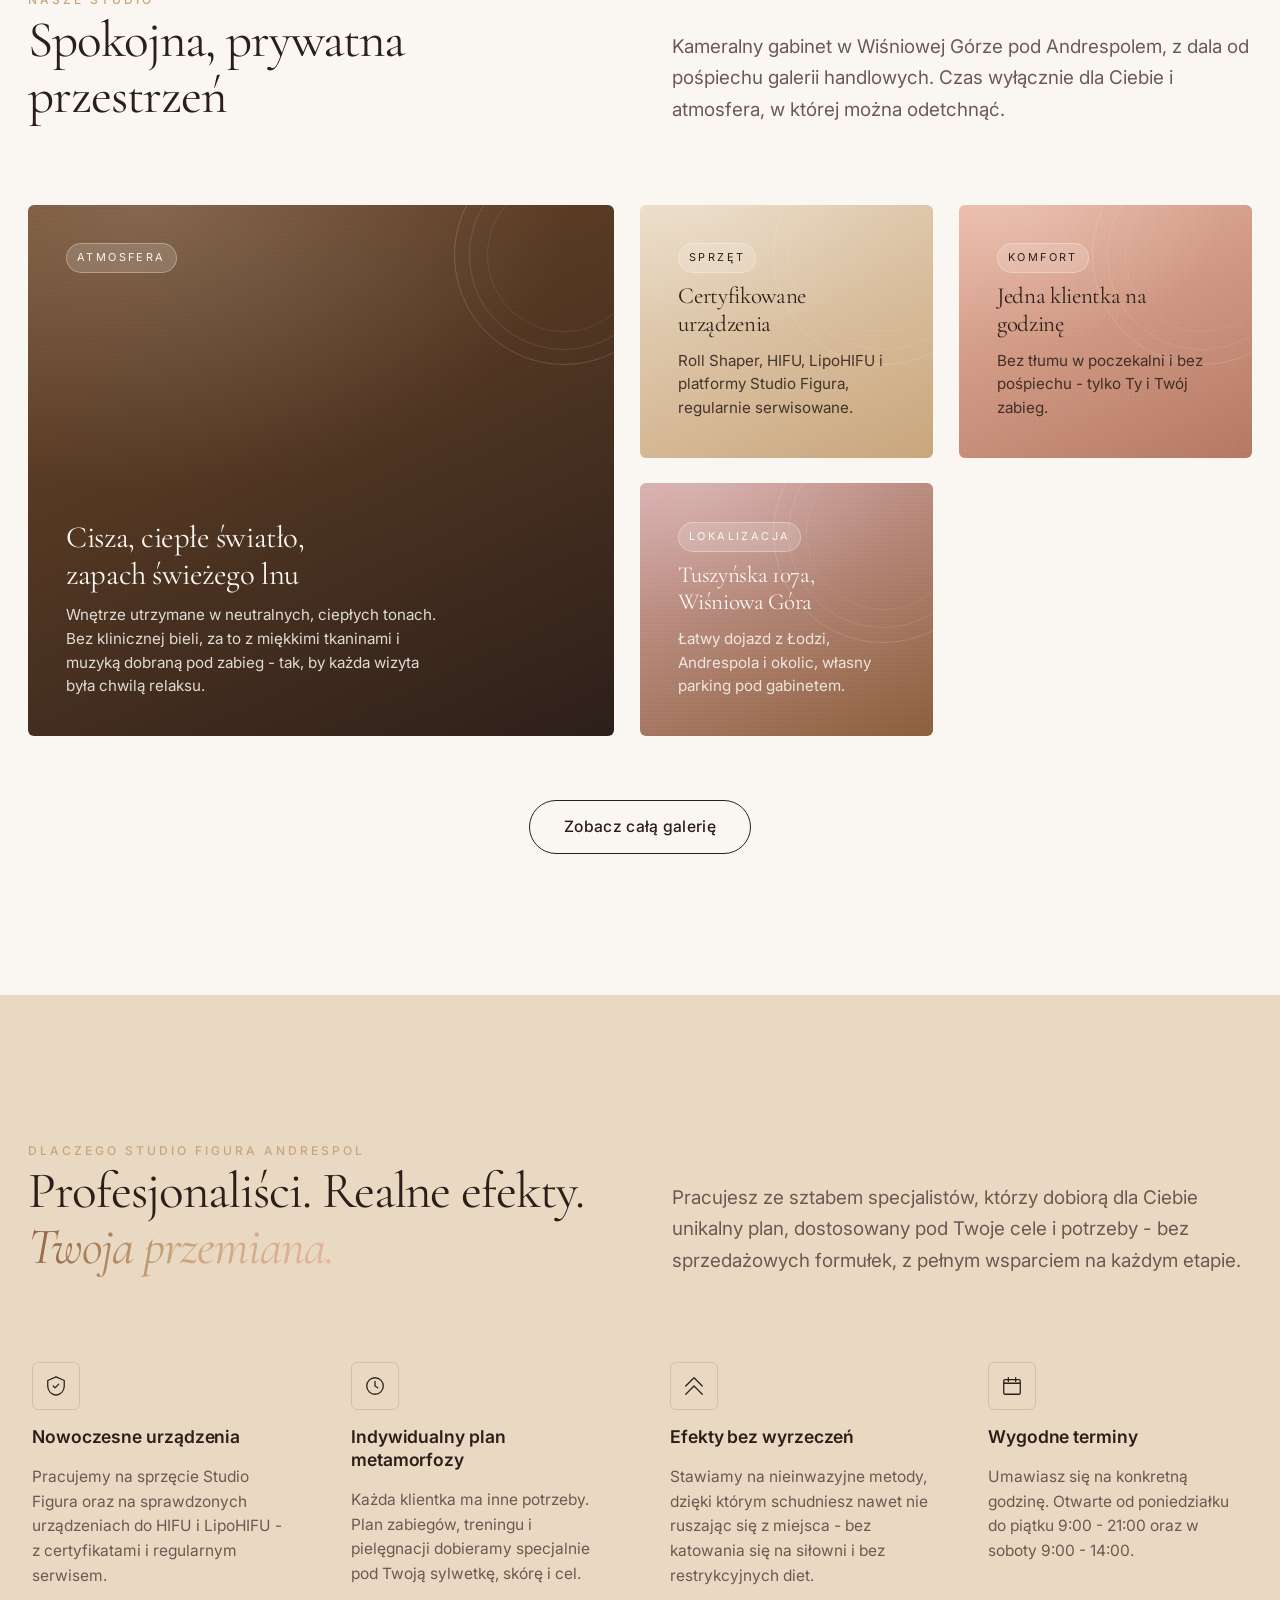
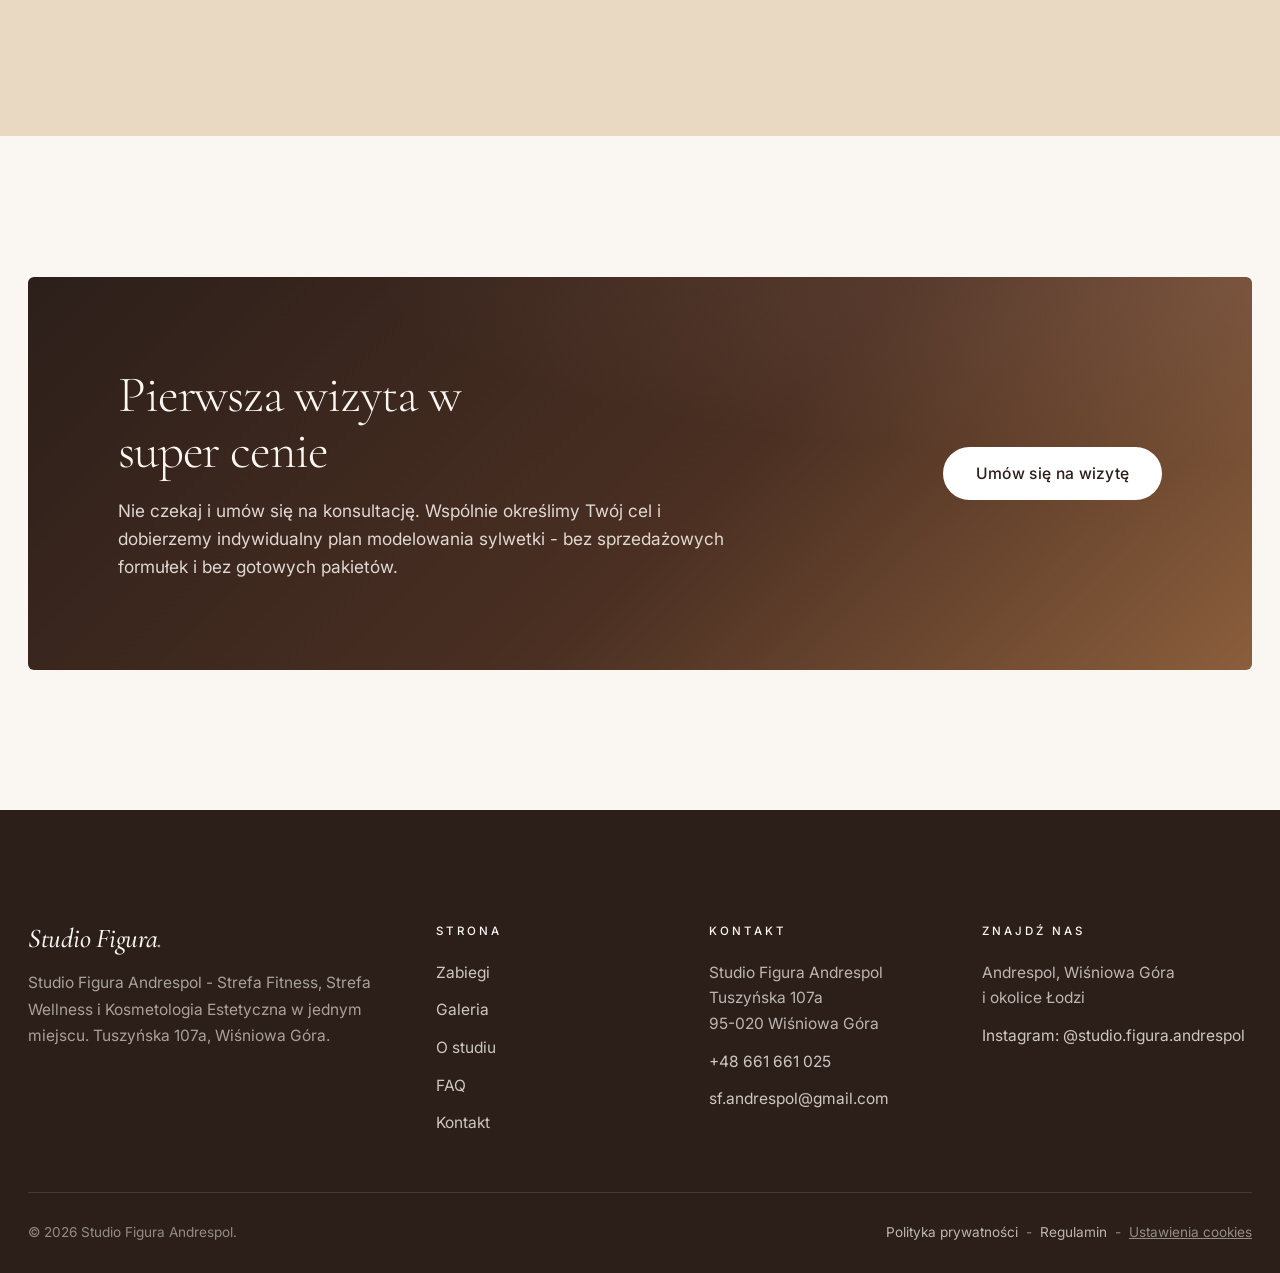
==== commit 4df768b6: "Match chatbot colors to site palette via data-theme override Agent-Logs-Url: https://github.com/kont" ====
--- a/index.html
+++ b/index.html
@@ -485,6 +485,7 @@
     data-kontaktio
     data-client="sfa"
     data-backend="https://chatbot-backend-x2cy.onrender.com"
+    data-theme='{"headerBg":"#2C1F1A","headerText":"#FAF7F2","widgetBg":"#FAF7F2","inputBg":"#FFFFFF","inputText":"#2C1F1A","buttonBg":"#C9A57B","buttonText":"#FFFFFF","botBubbleBg":"#F0E8DD","botBubbleText":"#2C1F1A","userBubbleBg":"#C9A57B","userBubbleText":"#FFFFFF"}'
   ></script>
 </body>
 </html>
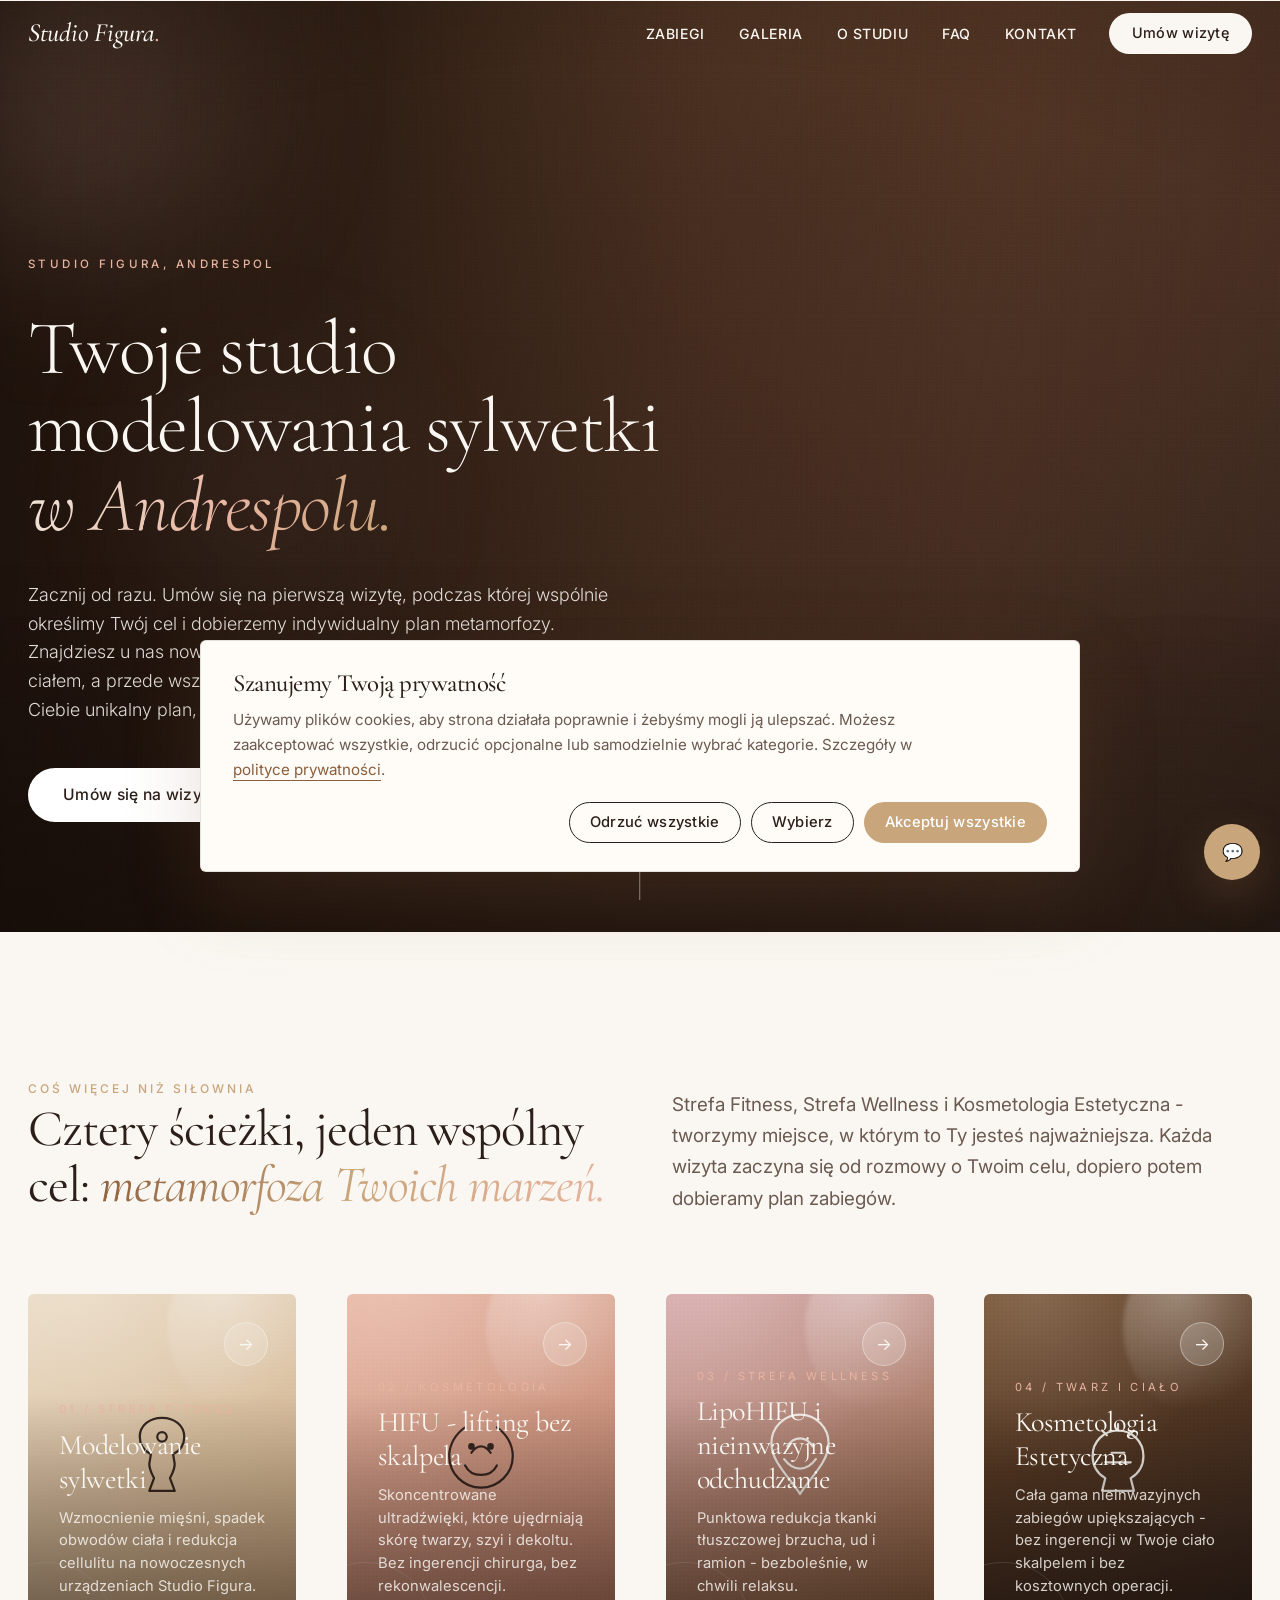
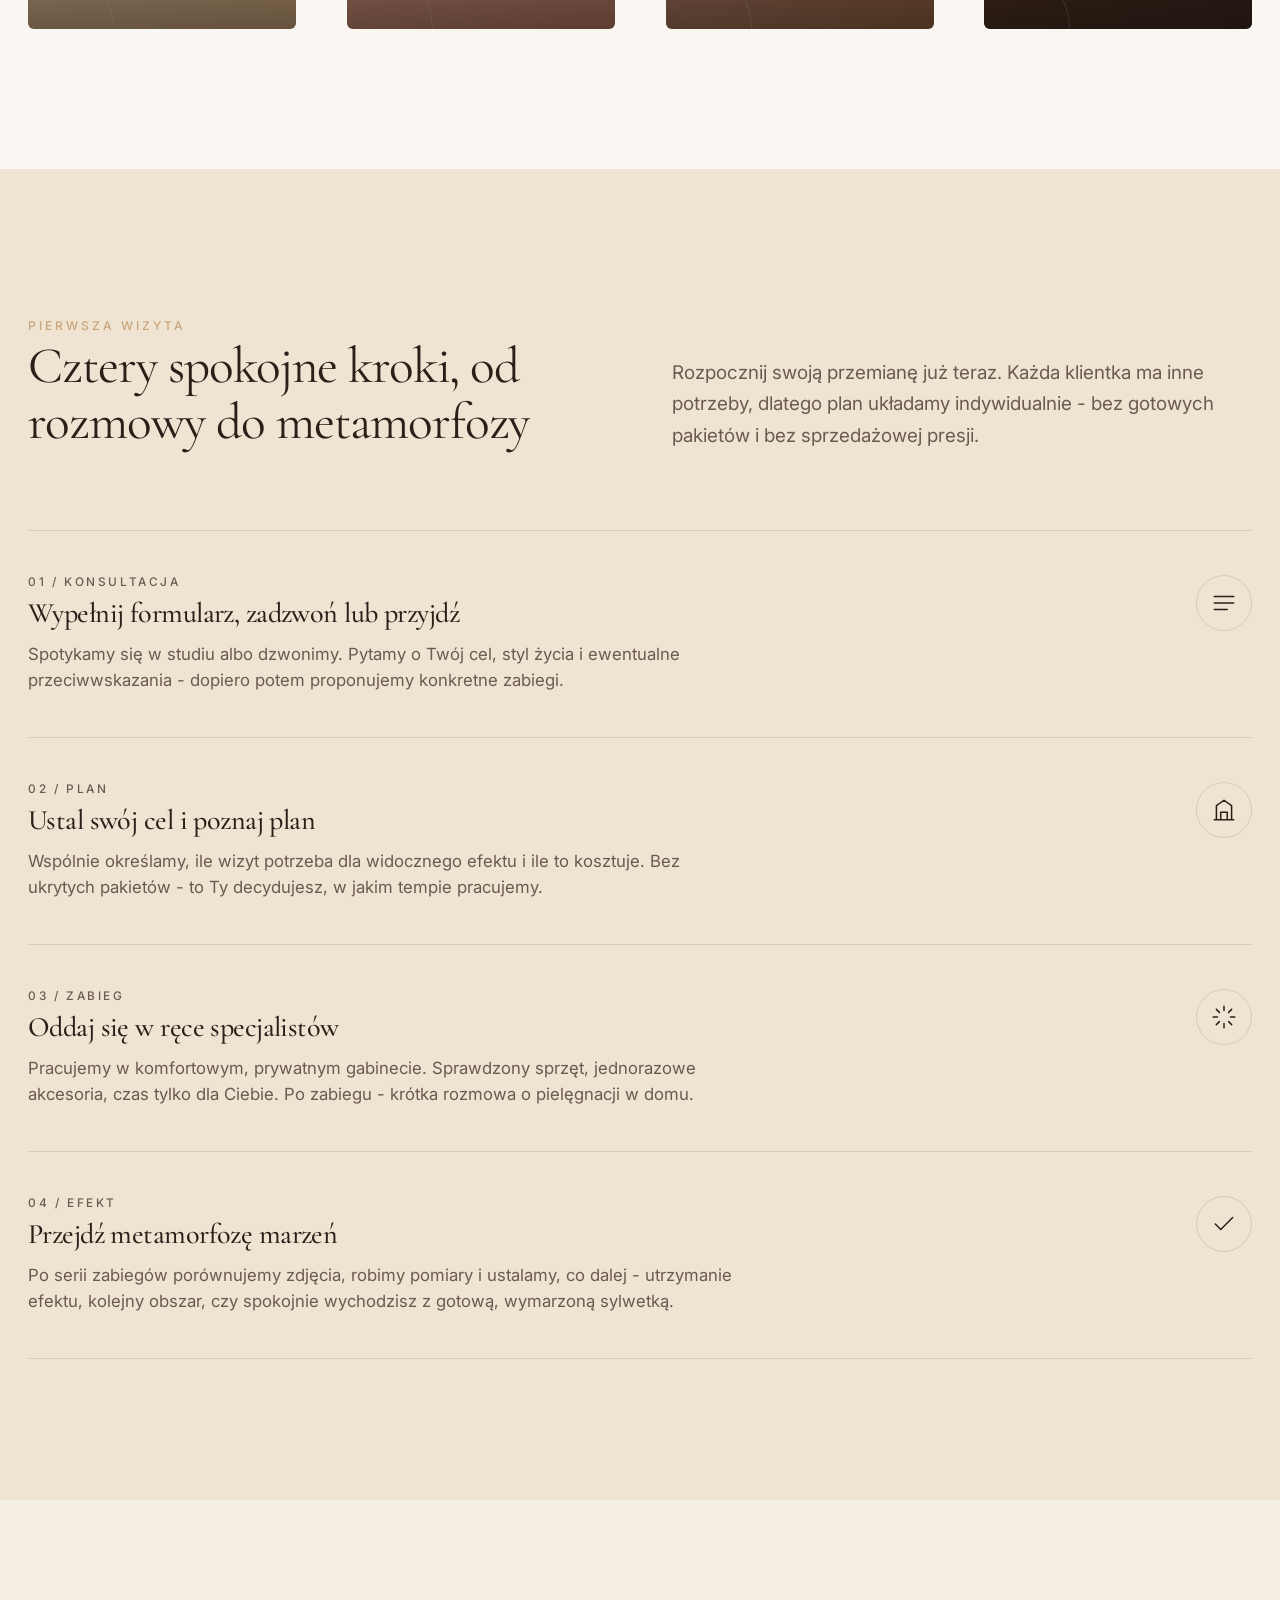
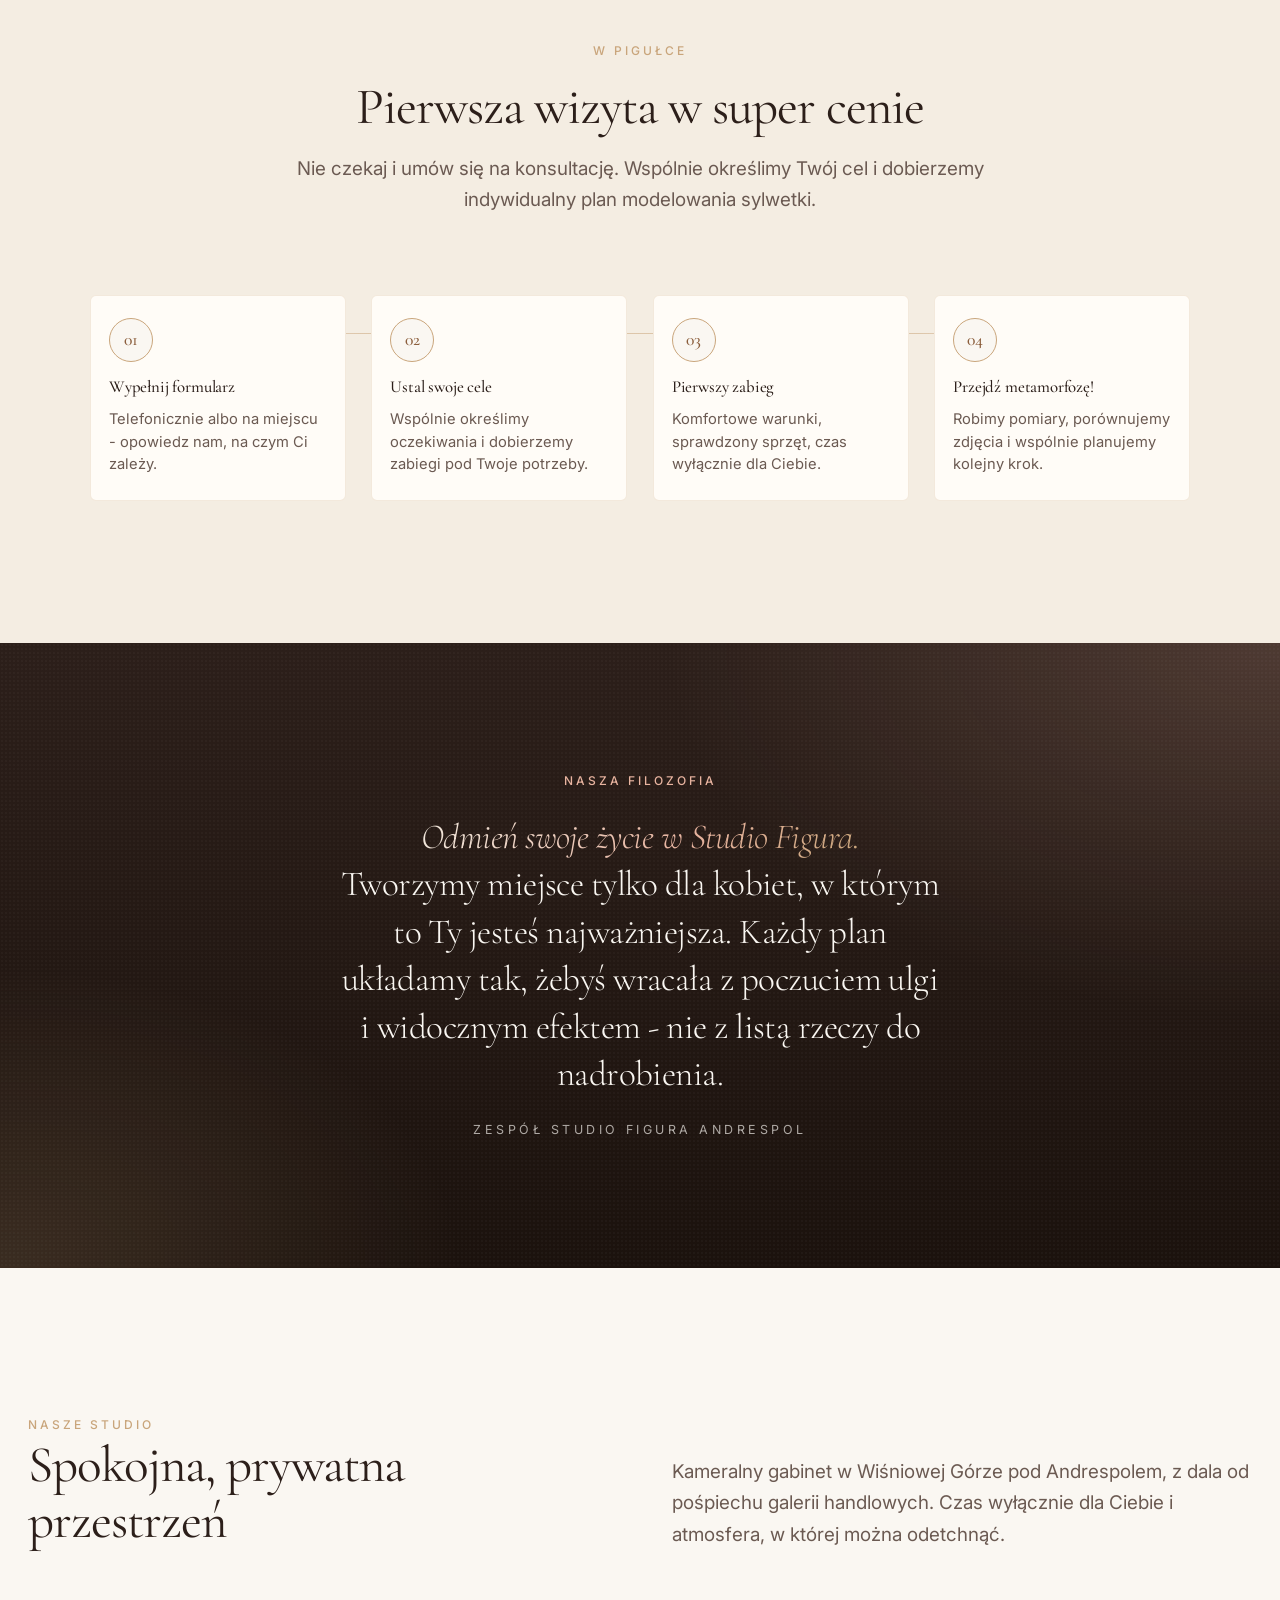
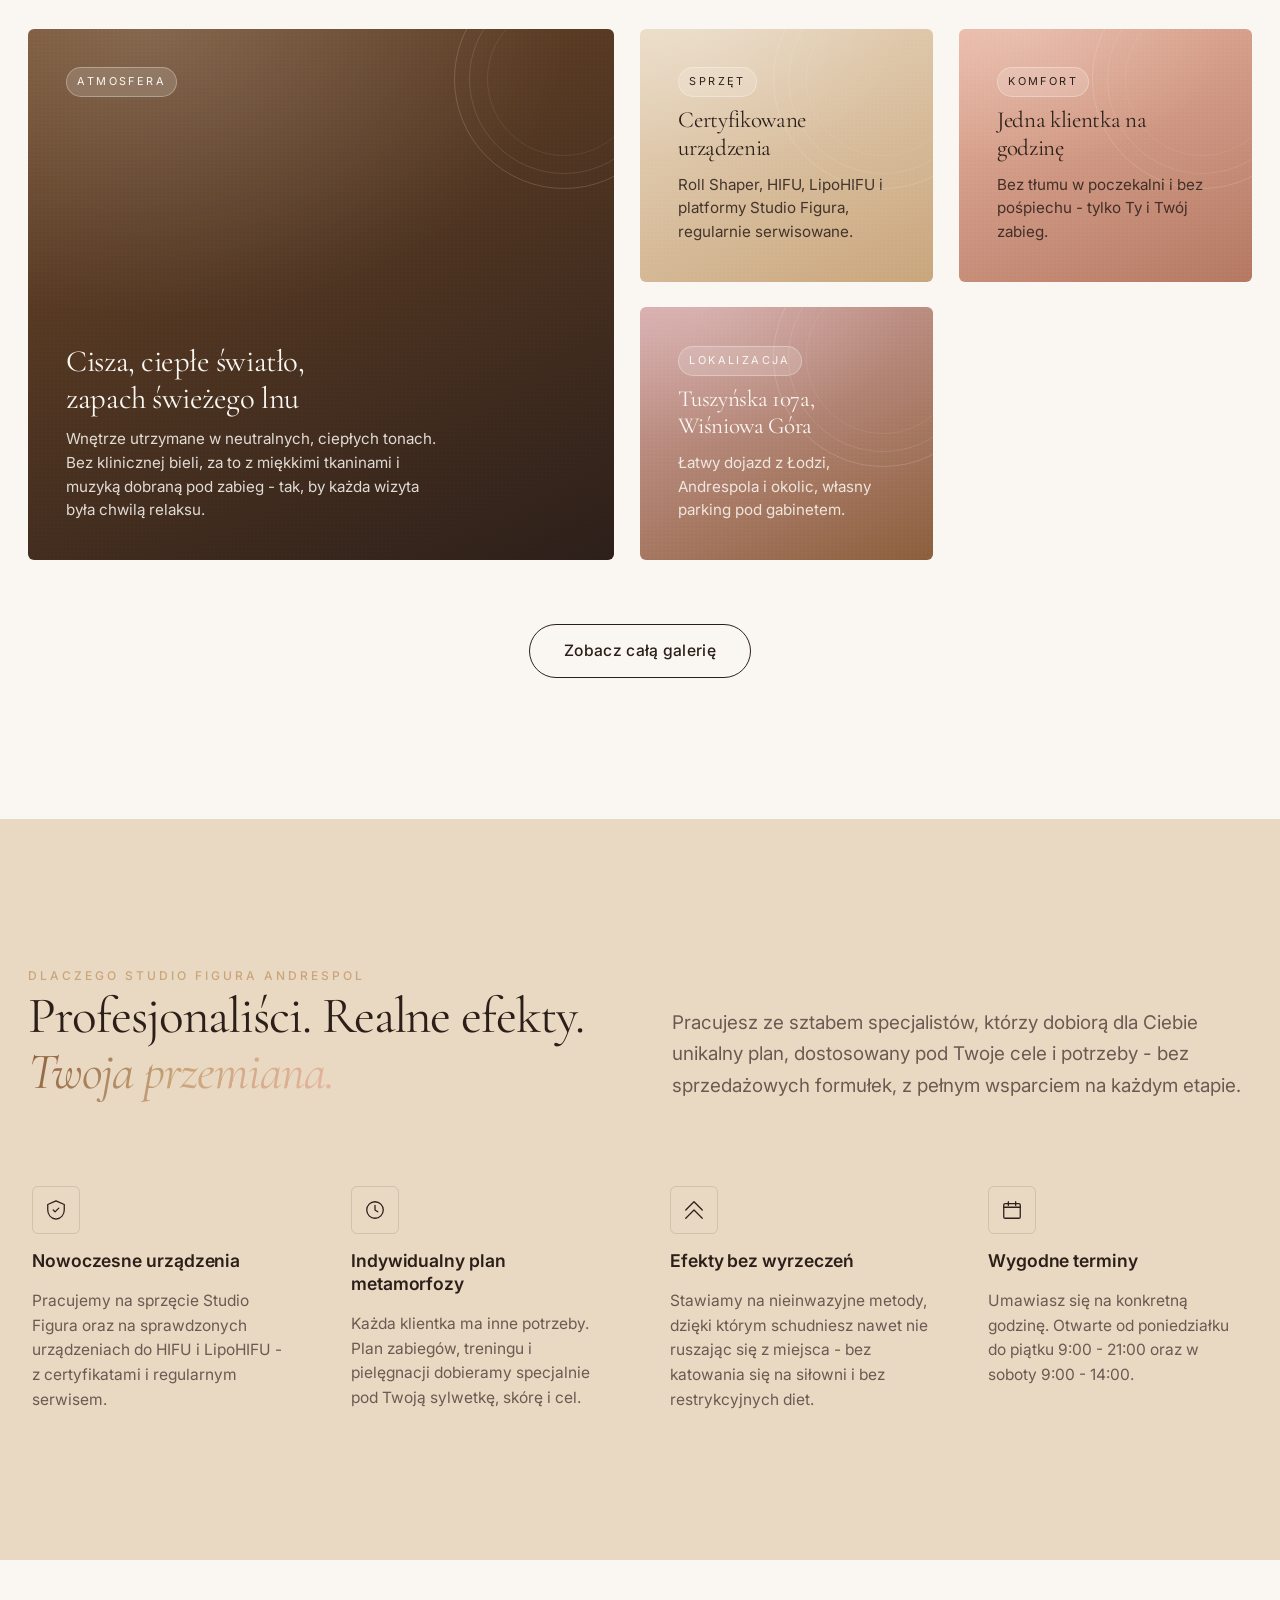
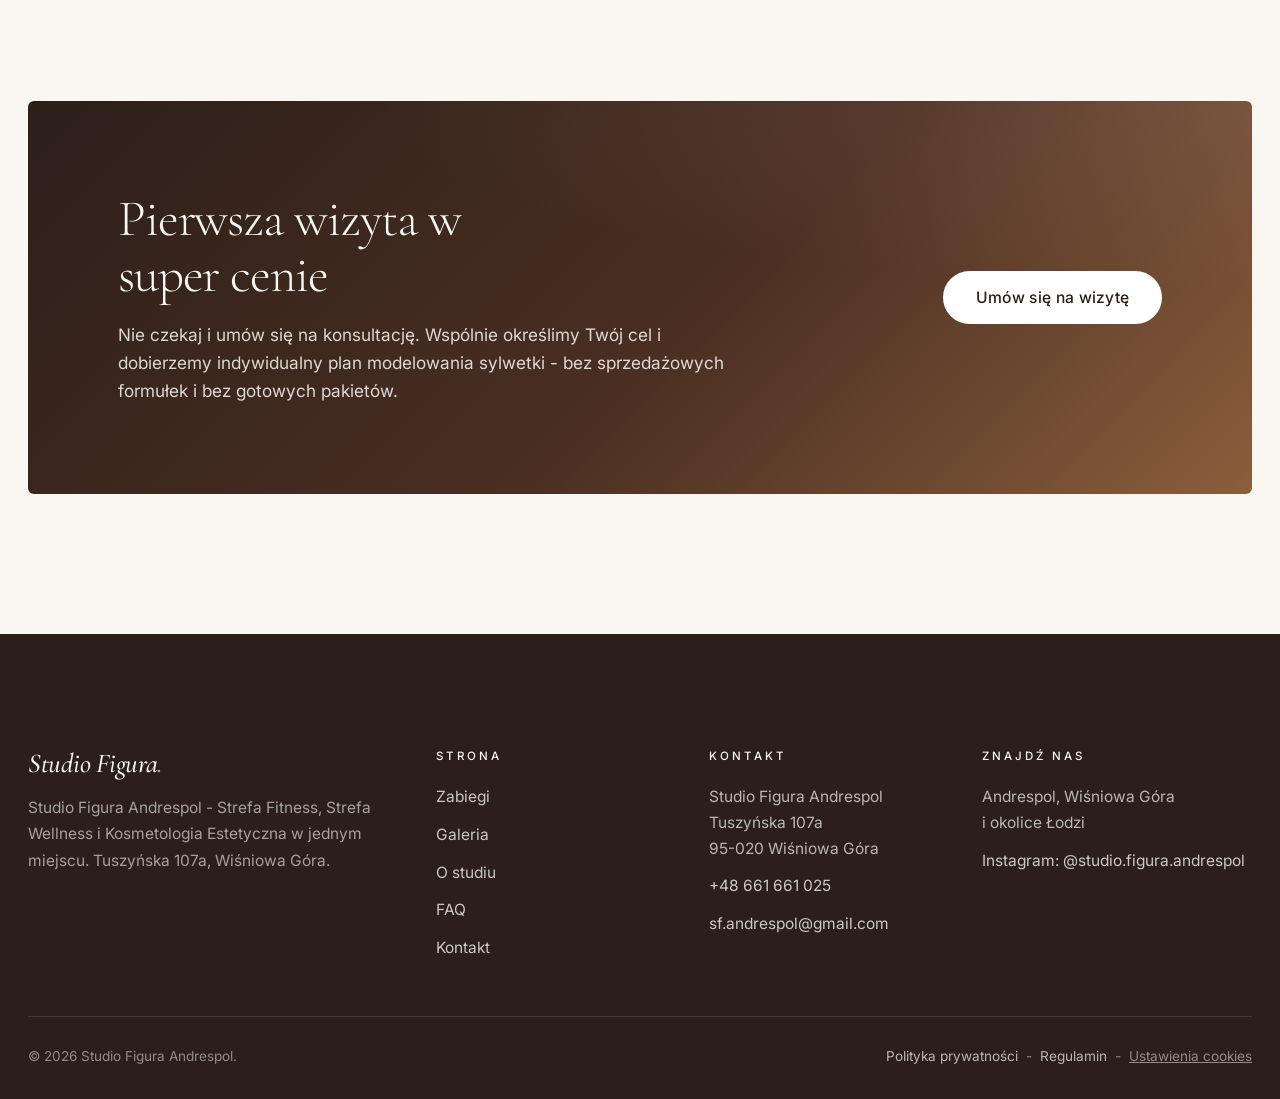
==== commit 904410ec: "hero: wellness portrait + classic kontakt form + slim sticky nav Agent-Logs-Url: https://github.com/" ====
--- a/index.html
+++ b/index.html
@@ -140,11 +140,6 @@
           <a class="btn btn--light btn--lg" href="kontakt.html">Umów się na wizytę</a>
           <a class="btn btn--ghost btn--lg" href="oferta.html">Poznaj naszą ofertę</a>
         </div>
-        <ul class="hero__meta reveal delay-3" aria-label="Krótkie fakty o studiu">
-          <li><strong>500+</strong><span>zadowolonych klientek</span></li>
-          <li><strong>7 lat</strong><span>doświadczenia w branży</span></li>
-          <li><strong>3</strong><span>strefy pod jednym dachem</span></li>
-        </ul>
       </div>
     </div>
     <span class="hero__scroll" aria-hidden="true">Przewiń</span>
--- a/style.css
+++ b/style.css
@@ -46,7 +46,7 @@
   --radius-lg:   6px;
 
   --maxw:        1320px;
-  --nav-h:       80px;
+  --nav-h:       64px;
 
   --space-3:    8px;
   --space-4:   12px;
@@ -284,13 +284,16 @@
   align-items: center;
   justify-content: space-between;
   height: var(--nav-h);
+  min-height: var(--nav-h);
+  max-height: var(--nav-h);
+  box-sizing: border-box;
   gap: 24px;
 }
 @media (max-width: 920px) {
-  :root { --nav-h: 64px; }
+  :root { --nav-h: 56px; }
 }
 @media (max-width: 480px) {
-  :root { --nav-h: 60px; }
+  :root { --nav-h: 52px; }
 }
 .nav__logo {
   display: inline-flex;
@@ -897,19 +900,6 @@
   box-shadow: 0 0 0 3px rgba(139,94,60,0.12);
 }
 .field__hint { color: var(--ink-soft); font-size: 0.85rem; line-height: 1.5; }
-.field--file input[type="file"] {
-  padding: 12px 0;
-  background: transparent;
-  border: 0;
-  border-bottom: 1px dashed var(--line);
-  border-radius: 0;
-}
-.form--card .field--file input[type="file"] {
-  background: var(--bg);
-  border: 1px dashed var(--line);
-  border-radius: var(--radius);
-  padding: 12px 14px;
-}
 .form__submit { display: flex; align-items: center; gap: 18px; flex-wrap: wrap; padding-top: 8px; }
 .form__submit .field__hint { font-size: 0.85rem; }
 .field--consent { gap: 0; }
@@ -1448,49 +1438,75 @@
    the full set of photography in place.
    ========================================================================== */
 
-/* --- Hero: animated gradient + decorative orbs + grain ------------------ */
+/* --- Hero: wellness portrait + warm overlay + soft glow ----------------- */
 .hero { background: #1d130e; }
 .hero__media {
   position: absolute;
   inset: 0;
   z-index: -2;
   overflow: hidden;
+  /* Layer order (top → bottom):
+     1. Warm side-gradient — keeps left side dark for legible headline.
+     2. Wellness portrait photo (https → allowed by CSP `img-src https:`).
+     3. Brand gradient fallback — shown if the photo can't load. */
   background:
-    radial-gradient(120% 80% at 18% 12%, rgba(232, 180, 160, 0.30) 0%, rgba(232, 180, 160, 0) 55%),
-    radial-gradient(90% 60% at 82% 88%, rgba(201, 165, 123, 0.32) 0%, rgba(201, 165, 123, 0) 55%),
+    linear-gradient(95deg,
+      rgba(20, 12, 8, 0.92) 0%,
+      rgba(28, 18, 12, 0.78) 28%,
+      rgba(40, 26, 18, 0.45) 52%,
+      rgba(60, 38, 26, 0.18) 75%,
+      rgba(60, 38, 26, 0.05) 100%),
+    url('https://images.unsplash.com/photo-1570172619644-dfd03ed5d881?auto=format&fit=crop&w=2200&q=80') center right / cover no-repeat,
     linear-gradient(135deg, #8B5E3C 0%, #5A3A28 42%, #2C1F1A 100%);
-  background-size: 200% 200%, 200% 200%, 100% 100%;
-  animation: heroGradient 22s ease-in-out infinite alternate;
-  will-change: transform, background-position;
-}
-@keyframes heroGradient {
-  0%   { background-position: 0% 0%, 100% 100%, 0 0; }
-  100% { background-position: 30% 20%, 70% 80%, 0 0; }
+}
+.hero__media::after {
+  /* Subtle vignette + bottom fade so the section blends into the page. */
+  content: "";
+  position: absolute;
+  inset: 0;
+  background:
+    radial-gradient(120% 80% at 50% 50%, transparent 55%, rgba(20,12,8,0.45) 100%),
+    linear-gradient(180deg, rgba(20,12,8,0) 60%, rgba(20,12,8,0.55) 100%);
+  pointer-events: none;
+}
+@media (max-width: 820px) {
+  /* On narrow screens the portrait sits behind the headline — darken
+     the whole frame uniformly so text stays readable. */
+  .hero__media {
+    background:
+      linear-gradient(180deg,
+        rgba(20, 12, 8, 0.78) 0%,
+        rgba(20, 12, 8, 0.55) 38%,
+        rgba(20, 12, 8, 0.55) 65%,
+        rgba(20, 12, 8, 0.85) 100%),
+      url('https://images.unsplash.com/photo-1570172619644-dfd03ed5d881?auto=format&fit=crop&w=1200&q=75') center 30% / cover no-repeat,
+      linear-gradient(135deg, #8B5E3C 0%, #5A3A28 42%, #2C1F1A 100%);
+  }
 }
 .hero__orb {
   position: absolute;
   border-radius: 50%;
-  filter: blur(70px);
-  opacity: 0.55;
+  filter: blur(80px);
+  opacity: 0.35;
   pointer-events: none;
   will-change: transform;
 }
 .hero__orb--a {
-  width: 520px; height: 520px;
-  top: -120px; left: -140px;
-  background: radial-gradient(circle, rgba(232,180,160,0.85) 0%, rgba(232,180,160,0) 70%);
+  width: 460px; height: 460px;
+  top: -140px; left: -160px;
+  background: radial-gradient(circle, rgba(232,180,160,0.75) 0%, rgba(232,180,160,0) 70%);
   animation: heroOrbA 16s ease-in-out infinite alternate;
 }
 .hero__orb--b {
-  width: 600px; height: 600px;
-  bottom: -180px; right: -160px;
-  background: radial-gradient(circle, rgba(201,165,123,0.7) 0%, rgba(201,165,123,0) 70%);
+  width: 540px; height: 540px;
+  bottom: -200px; right: -180px;
+  background: radial-gradient(circle, rgba(201,165,123,0.55) 0%, rgba(201,165,123,0) 70%);
   animation: heroOrbB 19s ease-in-out infinite alternate;
 }
 .hero__orb--c {
-  width: 360px; height: 360px;
-  top: 38%; left: 55%;
-  background: radial-gradient(circle, rgba(212,165,165,0.45) 0%, rgba(212,165,165,0) 70%);
+  width: 320px; height: 320px;
+  top: 32%; left: 8%;
+  background: radial-gradient(circle, rgba(212,165,165,0.35) 0%, rgba(212,165,165,0) 70%);
   animation: heroOrbC 24s ease-in-out infinite alternate;
 }
 @keyframes heroOrbA { from { transform: translate(0,0) scale(1);   } to { transform: translate(40px, 30px) scale(1.08); } }
@@ -1501,15 +1517,14 @@
   position: absolute;
   inset: 0;
   background:
-    linear-gradient(180deg, rgba(0,0,0,0) 35%, rgba(20,12,8,0.55) 100%),
-    radial-gradient(70% 50% at 50% 100%, rgba(20,12,8,0.45) 0%, transparent 70%);
+    linear-gradient(180deg, rgba(0,0,0,0) 55%, rgba(20,12,8,0.45) 100%);
   pointer-events: none;
 }
 .hero__grain {
   position: absolute;
   inset: 0;
   pointer-events: none;
-  opacity: 0.18;
+  opacity: 0.10;
   mix-blend-mode: overlay;
   background-image:
     radial-gradient(rgba(255,255,255,0.5) 1px, transparent 1px),
@@ -1529,38 +1544,6 @@
 }
 /* Disable old generic hero gradient overlay since hero__shine handles it */
 .hero::after { display: none; }
-
-/* Hero mini-stats */
-.hero__meta {
-  display: flex;
-  flex-wrap: wrap;
-  gap: clamp(20px, 4vw, 56px);
-  margin-top: clamp(36px, 5vw, 56px);
-  padding-top: clamp(28px, 4vw, 40px);
-  border-top: 1px solid rgba(250,247,242,0.18);
-  list-style: none;
-}
-.hero__meta li {
-  display: flex;
-  flex-direction: column;
-  gap: 4px;
-  color: rgba(250,247,242,0.85);
-}
-.hero__meta strong {
-  font-family: var(--font-display);
-  font-weight: 400;
-  font-size: clamp(1.6rem, 3vw, 2.2rem);
-  letter-spacing: -0.02em;
-  color: #FAF7F2;
-  line-height: 1.05;
-}
-.hero__meta span {
-  font-family: var(--font-ui);
-  font-size: 0.78rem;
-  letter-spacing: 0.18em;
-  text-transform: uppercase;
-  color: rgba(250,247,242,0.7);
-}
 
 /* Section heads can host an italic gradient phrase */
 .section__head h2 em {
@@ -1863,9 +1846,3 @@
   border: 1px solid rgba(255,255,255,0.25);
 }
 .brand-card__deco::after { inset: 32px; opacity: 0.7; }
-
-/* --- Mobile polish for hero meta --------------------------------------- */
-@media (max-width: 720px) {
-  .hero__meta { gap: 18px 28px; padding-top: 22px; }
-  .hero__meta li { flex: 1 1 calc(50% - 28px); min-width: 120px; }
-}
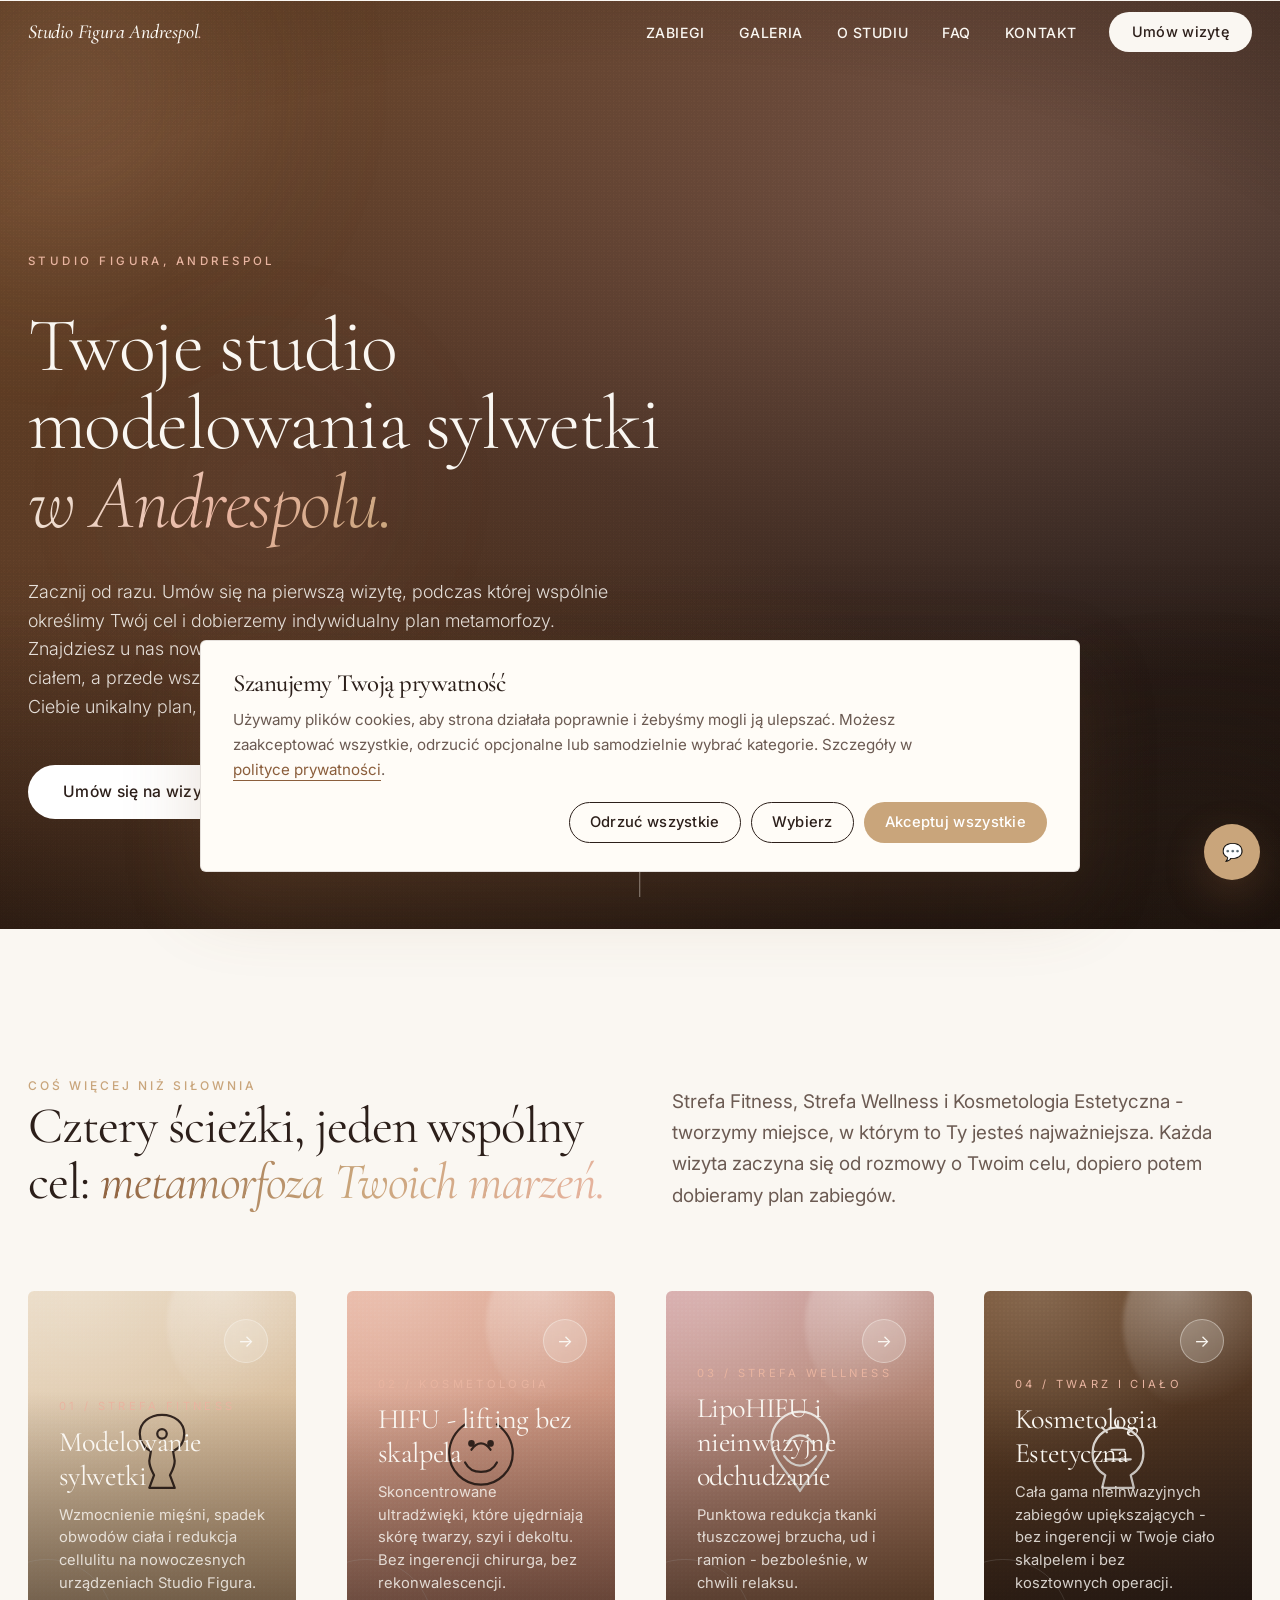
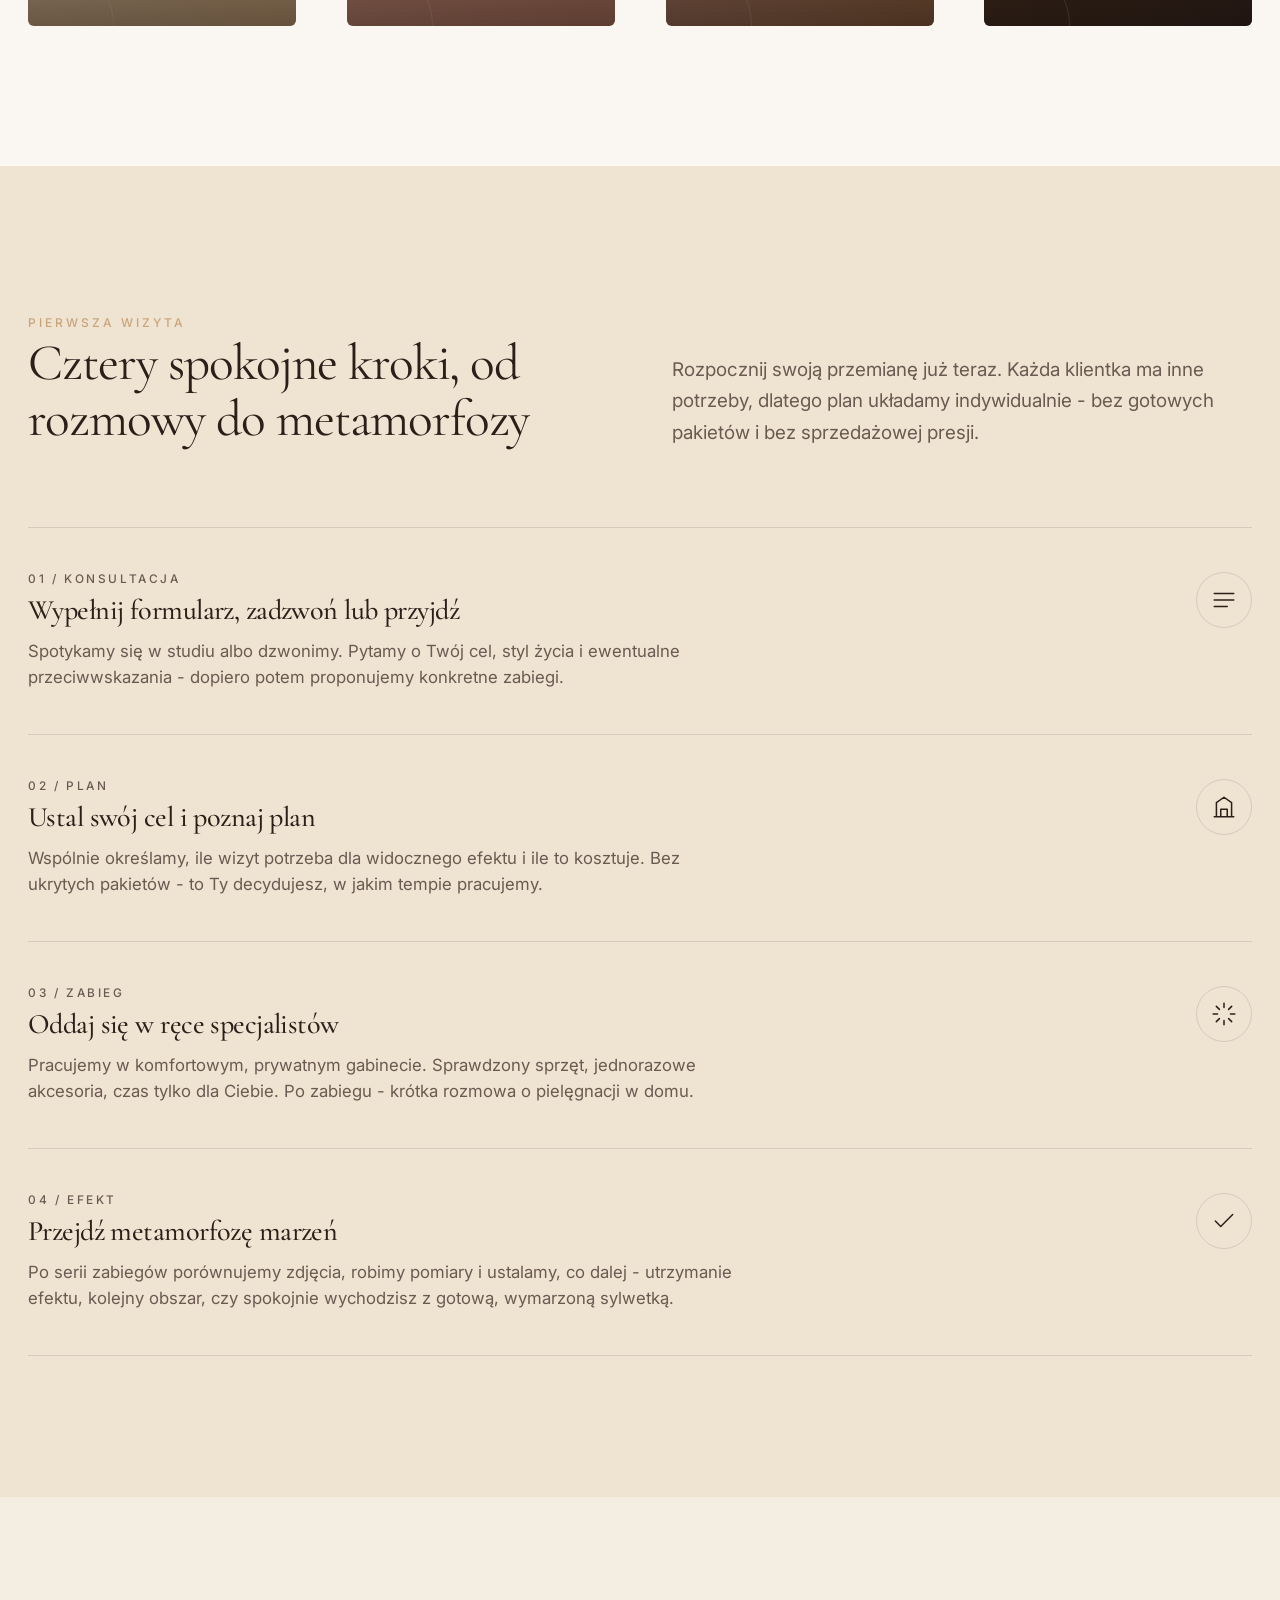
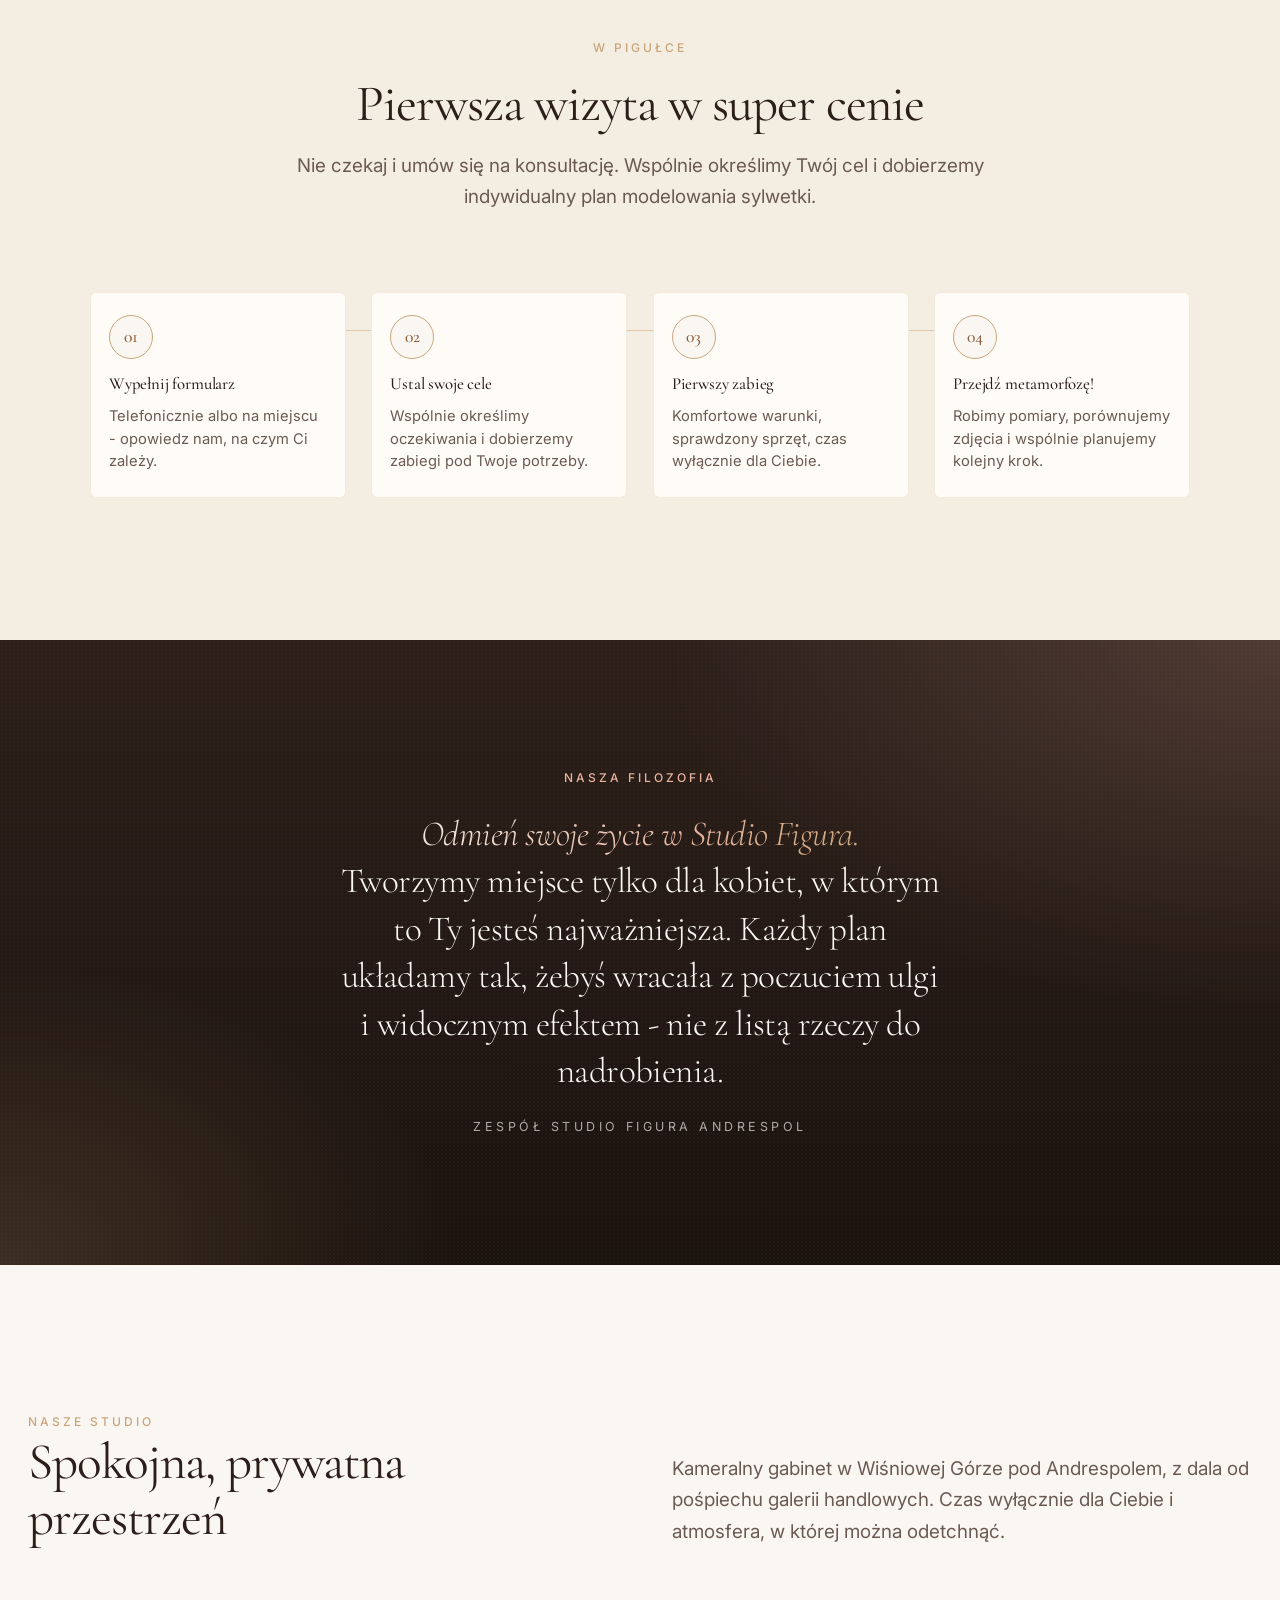
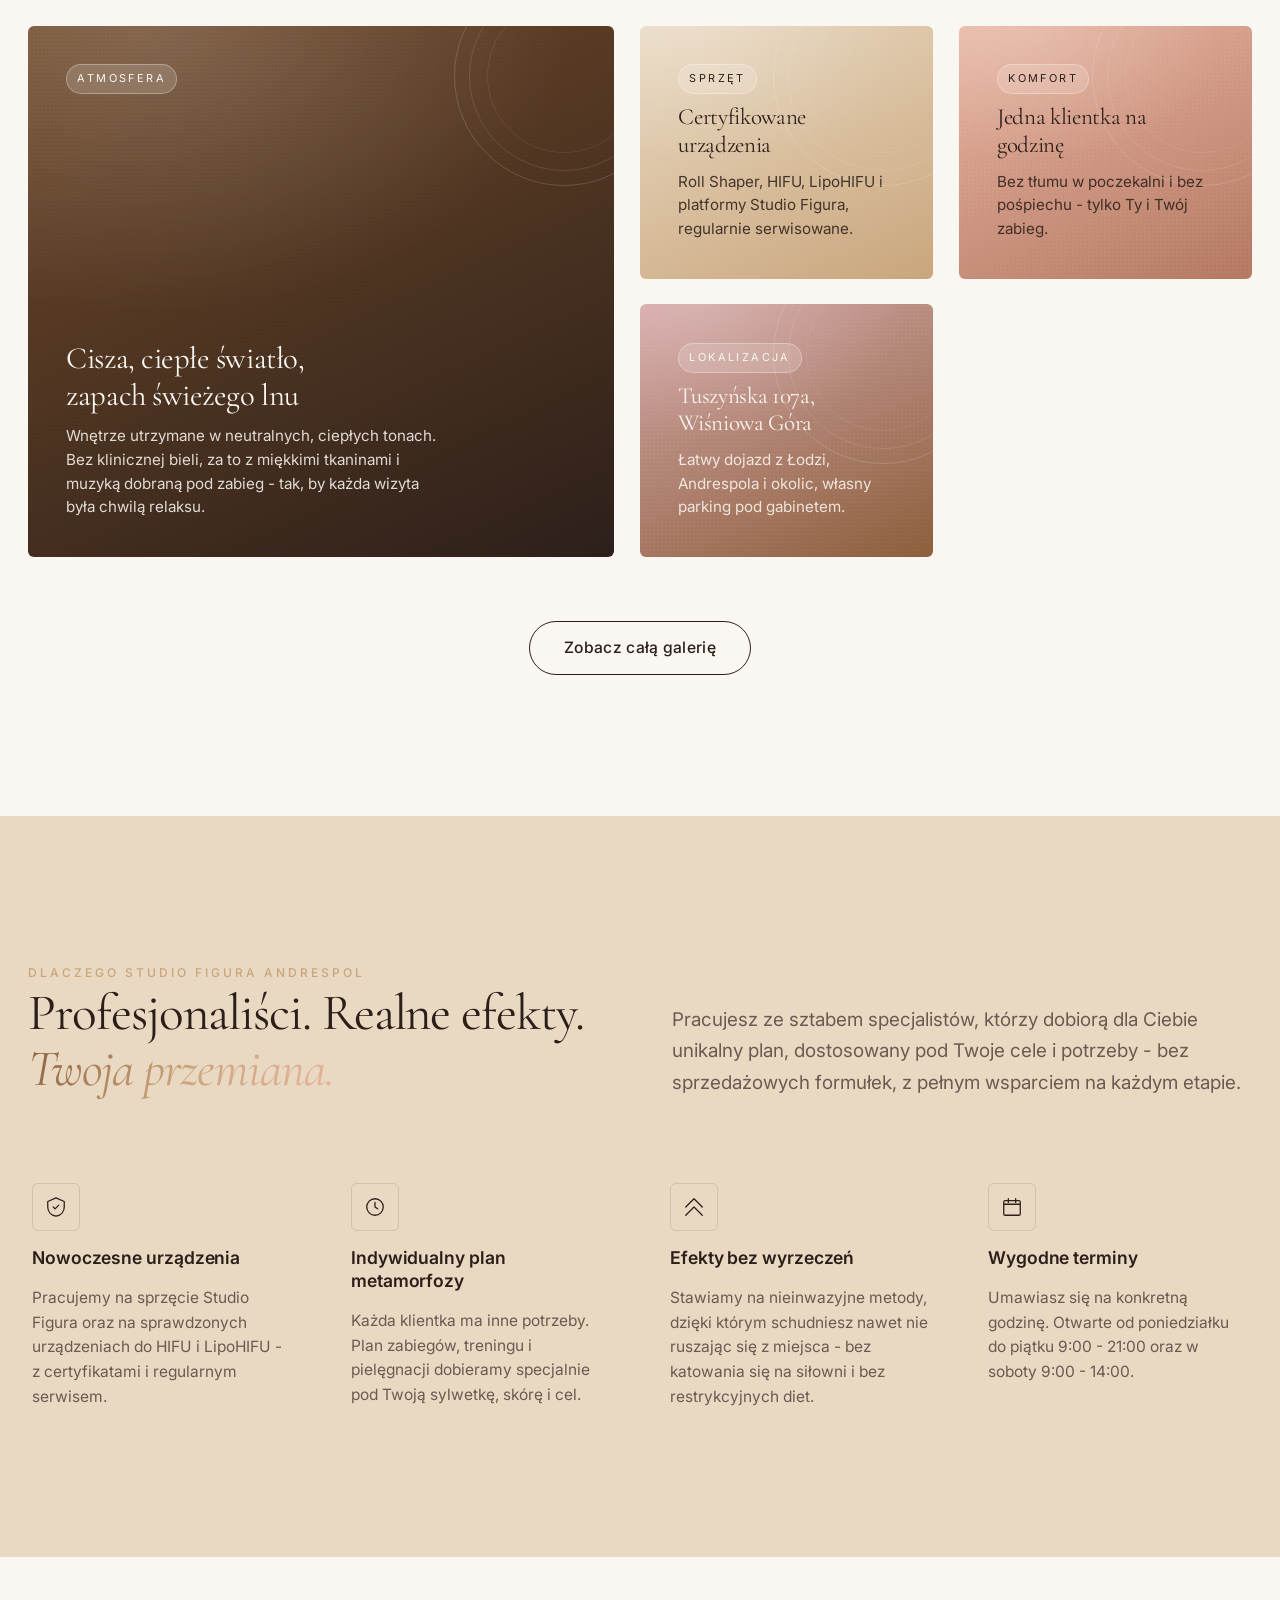
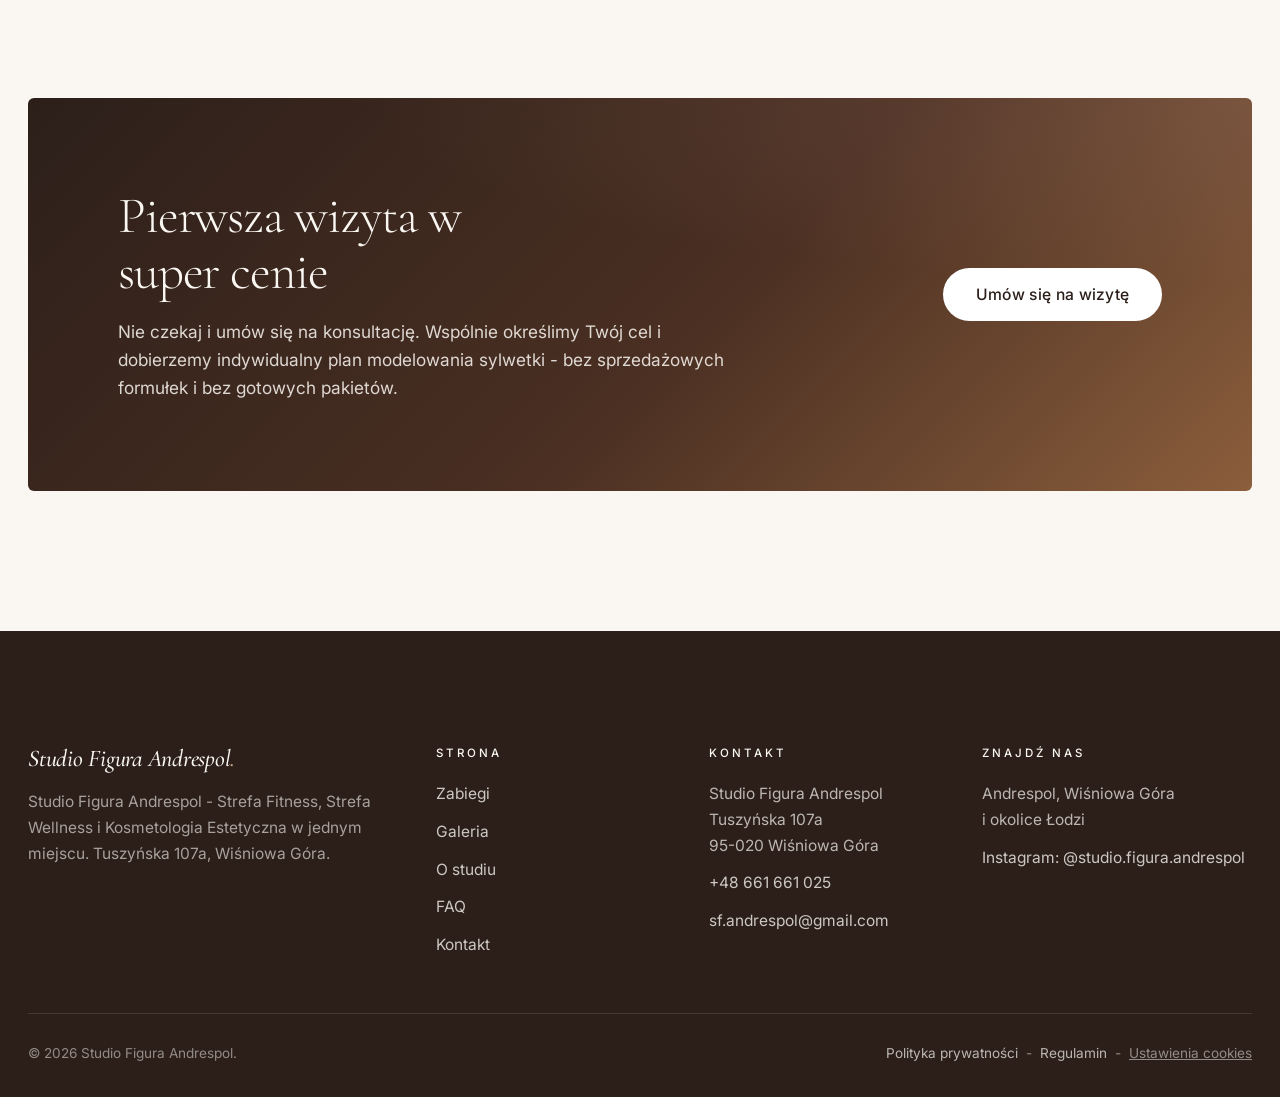
==== commit 16fc044a: "hero: pure brand gradient; nav: fix tablet height drift; brand: full "Studio Figura Andrespol" name " ====
--- a/index.html
+++ b/index.html
@@ -93,7 +93,7 @@
   <header class="nav" role="banner">
     <div class="container nav__inner">
       <a href="index.html" class="nav__logo" aria-label="Studio Figura Andrespol - strona główna">
-        <span class="nav__logo-mark">Studio Figura<span class="nav__logo-dot" aria-hidden="true">.</span></span>
+        <span class="nav__logo-mark">Studio Figura Andrespol<span class="nav__logo-dot" aria-hidden="true">.</span></span>
       </a>
 
       <nav aria-label="Główna nawigacja">
@@ -433,7 +433,7 @@
     <div class="container">
       <div class="footer__top">
         <div class="footer__brand">
-          <span class="nav__logo-mark">Studio Figura<span class="nav__logo-dot" aria-hidden="true">.</span></span>
+          <span class="nav__logo-mark">Studio Figura Andrespol<span class="nav__logo-dot" aria-hidden="true">.</span></span>
           <p>Studio Figura Andrespol - Strefa Fitness, Strefa Wellness i Kosmetologia Estetyczna w jednym miejscu. Tuszyńska 107a, Wiśniowa Góra.</p>
         </div>
         <div class="footer__col">
--- a/style.css
+++ b/style.css
@@ -306,17 +306,18 @@
   font-family: var(--font-display);
   font-style: italic;
   font-weight: 500;
-  font-size: 1.65rem;
+  font-size: 1.25rem;
   line-height: 1;
   letter-spacing: -0.01em;
   color: var(--text-primary);
   transition: color var(--t);
+  white-space: nowrap;
 }
 .nav__logo-dot {
   font-family: var(--font-display);
   font-style: italic;
   font-weight: 500;
-  font-size: 1.65rem;
+  font-size: 1.25rem;
   line-height: 1;
   color: var(--accent-primary);
   margin-left: 0;
@@ -1109,8 +1110,8 @@
 @media (max-width: 900px) { .footer__top { grid-template-columns: 1fr 1fr; } }
 @media (max-width: 560px) { .footer__top { grid-template-columns: 1fr; } }
 .footer__brand { display: flex; flex-direction: column; gap: 18px; max-width: 36ch; }
-.footer__brand .nav__logo-mark { color: #FAF7F2; font-size: 1.7rem; }
-.footer__brand .nav__logo-dot  { color: var(--accent-primary); font-size: 1.7rem; }
+.footer__brand .nav__logo-mark { color: #FAF7F2; font-size: 1.5rem; white-space: nowrap; }
+.footer__brand .nav__logo-dot  { color: var(--accent-primary); font-size: 1.5rem; }
 .footer__brand p { color: rgba(250,247,242,0.6); font-size: 0.97rem; line-height: 1.7; }
 .footer__col h5 {
   font-family: var(--font-ui);
@@ -1411,7 +1412,7 @@
 }
 @media (max-width: 480px) {
   .container { padding: 0 18px; }
-  .nav__logo-mark, .nav__logo-dot { font-size: 1.2rem; }
+  .nav__logo-mark, .nav__logo-dot { font-size: 1rem; letter-spacing: -0.005em; }
   .lightbox { padding: 12px; }
   .lightbox__close { width: 40px; height: 40px; top: 12px; right: 12px; }
   .footer__bottom { flex-direction: column; align-items: flex-start; gap: 8px; }
@@ -1438,26 +1439,18 @@
    the full set of photography in place.
    ========================================================================== */
 
-/* --- Hero: wellness portrait + warm overlay + soft glow ----------------- */
+/* --- Hero: pure brand gradient + soft glow (no photo) ------------------- */
 .hero { background: #1d130e; }
 .hero__media {
   position: absolute;
   inset: 0;
   z-index: -2;
   overflow: hidden;
-  /* Layer order (top → bottom):
-     1. Warm side-gradient — keeps left side dark for legible headline.
-     2. Wellness portrait photo (https → allowed by CSP `img-src https:`).
-     3. Brand gradient fallback — shown if the photo can't load. */
+  /* Pure brand-color gradient — no external imagery, paints instantly. */
   background:
-    linear-gradient(95deg,
-      rgba(20, 12, 8, 0.92) 0%,
-      rgba(28, 18, 12, 0.78) 28%,
-      rgba(40, 26, 18, 0.45) 52%,
-      rgba(60, 38, 26, 0.18) 75%,
-      rgba(60, 38, 26, 0.05) 100%),
-    url('https://images.unsplash.com/photo-1570172619644-dfd03ed5d881?auto=format&fit=crop&w=2200&q=80') center right / cover no-repeat,
-    linear-gradient(135deg, #8B5E3C 0%, #5A3A28 42%, #2C1F1A 100%);
+    radial-gradient(120% 90% at 78% 18%, rgba(232,180,160,0.28) 0%, rgba(232,180,160,0) 55%),
+    radial-gradient(100% 80% at 18% 88%, rgba(139,94,60,0.55) 0%, rgba(139,94,60,0) 60%),
+    linear-gradient(135deg, #6E4828 0%, #4A2F20 38%, #2C1F1A 72%, #1d130e 100%);
 }
 .hero__media::after {
   /* Subtle vignette + bottom fade so the section blends into the page. */
@@ -1470,17 +1463,12 @@
   pointer-events: none;
 }
 @media (max-width: 820px) {
-  /* On narrow screens the portrait sits behind the headline — darken
-     the whole frame uniformly so text stays readable. */
+  /* On narrow screens use a more vertical gradient to keep the
+     headline area uniformly dark and the brand colour at the bottom. */
   .hero__media {
     background:
-      linear-gradient(180deg,
-        rgba(20, 12, 8, 0.78) 0%,
-        rgba(20, 12, 8, 0.55) 38%,
-        rgba(20, 12, 8, 0.55) 65%,
-        rgba(20, 12, 8, 0.85) 100%),
-      url('https://images.unsplash.com/photo-1570172619644-dfd03ed5d881?auto=format&fit=crop&w=1200&q=75') center 30% / cover no-repeat,
-      linear-gradient(135deg, #8B5E3C 0%, #5A3A28 42%, #2C1F1A 100%);
+      radial-gradient(140% 60% at 50% 100%, rgba(139,94,60,0.55) 0%, rgba(139,94,60,0) 65%),
+      linear-gradient(180deg, #2C1F1A 0%, #3a2418 55%, #1d130e 100%);
   }
 }
 .hero__orb {
